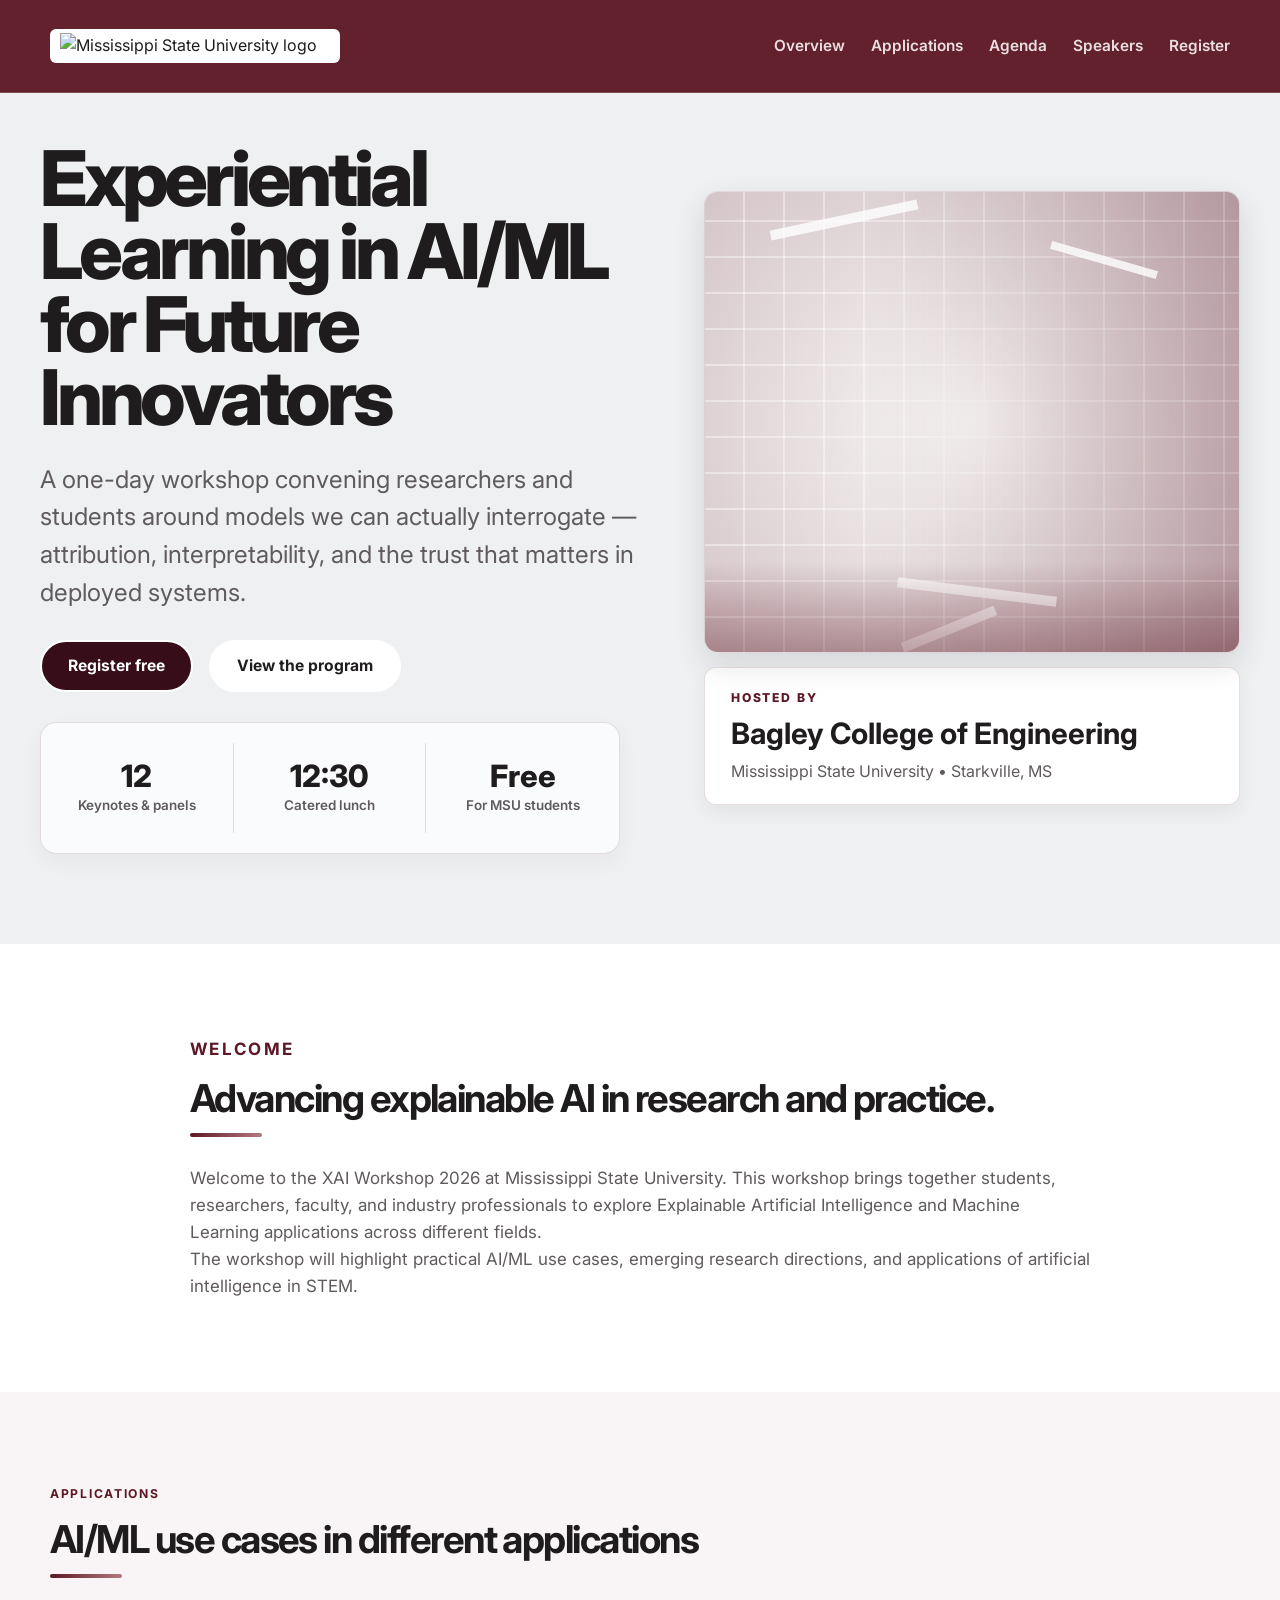
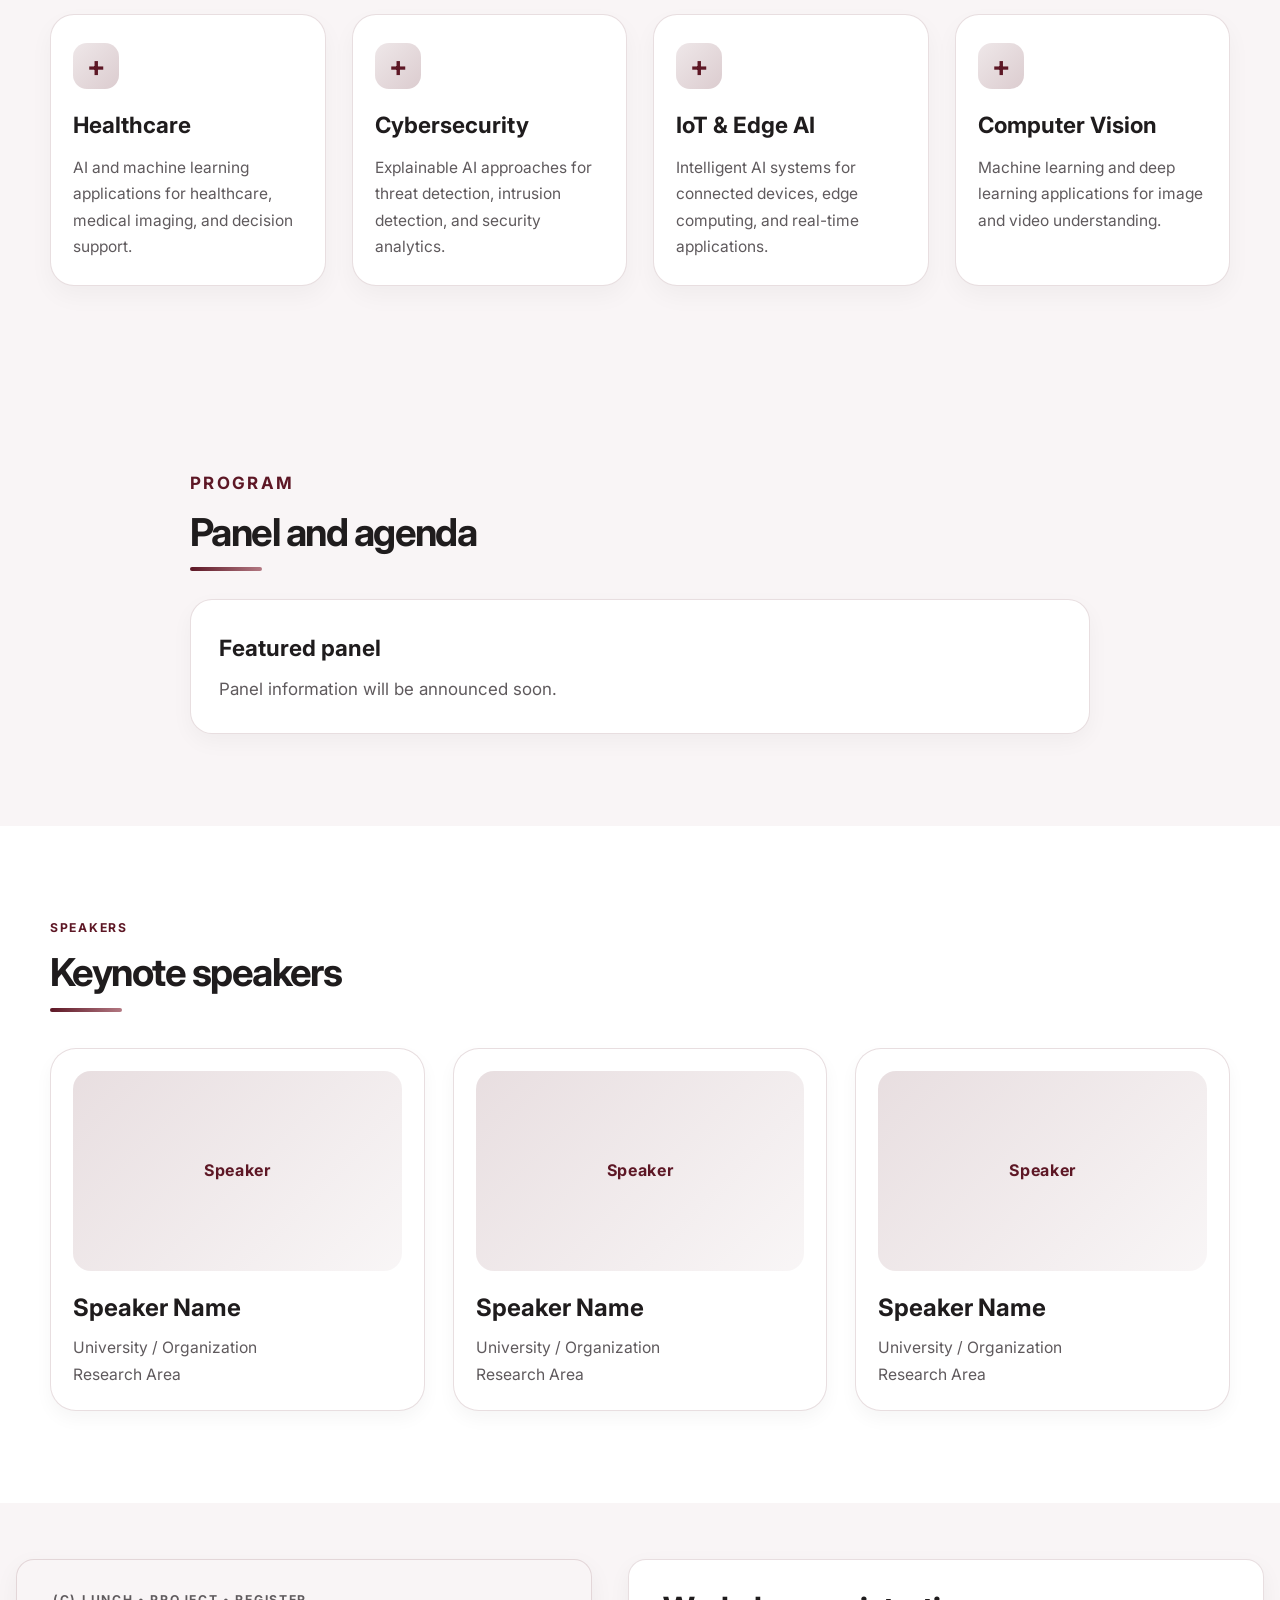
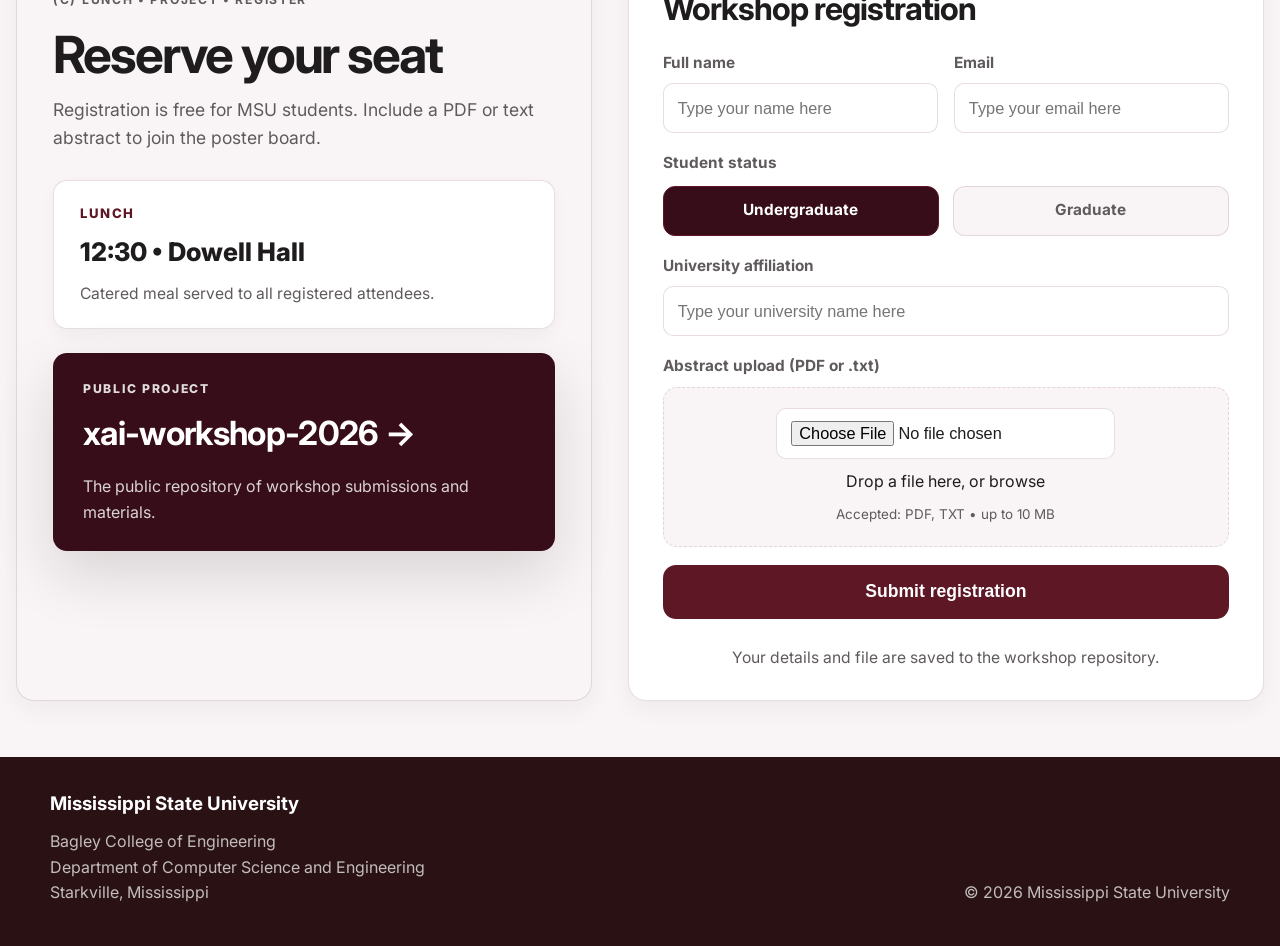
==== frontend/index.html @ 201084f4 "Add frontend and deployment structure" ====
﻿<!DOCTYPE html>
<html lang="en">

<head>
    <meta charset="UTF-8">
    <meta name="viewport" content="width=device-width, initial-scale=1.0">
    <meta name="description"
        content="XAI Workshop 2026 at Mississippi State University focusing on explainable AI, machine learning applications, and STEM innovation.">
    <title>XAI Workshop 2026 | Mississippi State University</title>
    <link rel="preconnect" href="https://fonts.googleapis.com">
    <link rel="preconnect" href="https://fonts.gstatic.com" crossorigin>
    <link href="https://fonts.googleapis.com/css2?family=Inter:wght@400;500;600;700;800&display=swap" rel="stylesheet">
    <link rel="stylesheet" href="style.css">
</head>

<body>
    <header class="topbar">
        <div class="topbar-inner container">
            <div class="brand-lockup">
                <img src="assets/msu-logo.jpg" alt="Mississippi State University logo" class="msu-logo">

            </div>
            <nav class="main-nav" aria-label="Main navigation">
                <a href="#overview">Overview</a>
                <a href="#applications">Applications</a>
                <a href="#agenda">Agenda</a>
                <a href="#speakers">Speakers</a>
                <a href="#registration">Register</a>
            </nav>
        </div>
    </header>

    <main>
        <section class="xai-hero">
            <div class="xai-hero-grid">
                <div class="xai-hero-copy">
                    <h1>Experiential Learning in AI/ML for Future Innovators</h1>

                    <p class="xai-hero-description">
                        A one-day workshop convening researchers and<br>
                        students around models we can actually interrogate —<br>
                        attribution, interpretability, and the trust that matters in<br>
                        deployed systems.
                    </p>

                    <div class="xai-hero-actions">
                        <a href="#registration" class="button xai-register-button">Register free</a>
                        <a href="#agenda" class="button xai-view-program-button">View the program</a>
                    </div>

                    <div class="xai-hero-stats">
                        <div class="xai-stat-box">
                            <span class="xai-stat-number">12</span>
                            <span class="xai-stat-label">Keynotes &amp; panels</span>
                        </div>
                        <div class="xai-stat-box">
                            <span class="xai-stat-number">12:30</span>
                            <span class="xai-stat-label">Catered lunch</span>
                        </div>
                        <div class="xai-stat-box">
                            <span class="xai-stat-number">Free</span>
                            <span class="xai-stat-label">For MSU students</span>
                        </div>
                    </div>
                </div>

                <div class="xai-hero-image-column">
                    <div class="xai-hero-image">
                        <div class="xai-hero-image-photo">
                            <span class="xai-photo-scan xai-photo-scan-one"></span>
                            <span class="xai-photo-scan xai-photo-scan-two"></span>
                            <span class="xai-photo-scan xai-photo-scan-three"></span>
                            <span class="xai-photo-scan xai-photo-scan-four"></span>
                            <span class="xai-room-shadow"></span>
                        </div>
                    </div>

                    <div class="xai-host-box">
                        <div class="xai-host-label">Hosted by</div>
                        <h3>Bagley College of Engineering</h3>
                        <p>Mississippi State University • Starkville, MS</p>
                    </div>
                </div>
            </div>
        </section>

        <section class="section intro" id="overview">
            <div class="container narrow">
                <p class="section-kicker">Welcome</p>
                <h2>Advancing explainable AI in research and practice.</h2>
                <div class="section-line"></div>
                <p>
                    Welcome to the XAI Workshop 2026 at Mississippi State University. This workshop brings together
                    students,
                    researchers, faculty, and industry professionals to explore Explainable Artificial Intelligence and
                    Machine
                    Learning applications across different fields.
                </p>
                <p>
                    The workshop will highlight practical AI/ML use cases, emerging research directions, and
                    applications of artificial
                    intelligence in STEM.
                </p>
            </div>
        </section>

        <section class="section applications" id="applications">
            <div class="container">
                <p class="section-kicker">Applications</p>
                <h2>AI/ML use cases in different applications</h2>
                <div class="section-line"></div>
                <div class="cards-grid">
                    <article class="feature-card">
                        <div class="card-icon">+</div>
                        <h3>Healthcare</h3>
                        <p>AI and machine learning applications for healthcare, medical imaging, and decision support.
                        </p>
                    </article>
                    <article class="feature-card">
                        <div class="card-icon">+</div>
                        <h3>Cybersecurity</h3>
                        <p>Explainable AI approaches for threat detection, intrusion detection, and security analytics.
                        </p>
                    </article>
                    <article class="feature-card">
                        <div class="card-icon">+</div>
                        <h3>IoT &amp; Edge AI</h3>
                        <p>Intelligent AI systems for connected devices, edge computing, and real-time applications.</p>
                    </article>
                    <article class="feature-card">
                        <div class="card-icon">+</div>
                        <h3>Computer Vision</h3>
                        <p>Machine learning and deep learning applications for image and video understanding.</p>
                    </article>
                </div>

                <!-- <div class="stem-section">
                    <p class="section-kicker">STEM impact</p>
                    <h2>AI/ML applications in STEM</h2>
                    <div class="section-line"></div>
                    <p class="lead">
                        Explore how artificial intelligence and machine learning are transforming science, technology,
                        engineering, and mathematics.
                    </p>
                    <div class="stem-grid">
                        <div class="stem-item">
                            <strong>Science</strong>
                            <span>Data-driven scientific discovery</span>
                        </div>
                        <div class="stem-item">
                            <strong>Technology</strong>
                            <span>AI systems and intelligent computing</span>
                        </div>
                        <div class="stem-item">
                            <strong>Engineering</strong>
                            <span>AI-powered engineering solutions</span>
                        </div>
                        <div class="stem-item">
                            <strong>Mathematics</strong>
                            <span>Data science and computational modeling</span>
                        </div>
                    </div>
                </div> -->
            </div>
        </section>

        <section class="section panel-section" id="agenda">
            <div class="container narrow">
                <p class="section-kicker">Program</p>
                <h2>Panel and agenda</h2>
                <div class="section-line"></div>
                <div class="agenda-box">
                    <h3>Featured panel</h3>
                    <p>Panel information will be announced soon.</p>
                </div>
            </div>
        </section>

        <section class="section speakers" id="speakers">
            <div class="container">
                <p class="section-kicker">Speakers</p>
                <h2>Keynote speakers</h2>
                <div class="section-line"></div>
                <div class="speaker-grid">
                    <article class="speaker-card">
                        <div class="speaker-image">Speaker</div>
                        <h3>Speaker Name</h3>
                        <p>University / Organization</p>
                        <p>Research Area</p>
                    </article>
                    <article class="speaker-card">
                        <div class="speaker-image">Speaker</div>
                        <h3>Speaker Name</h3>
                        <p>University / Organization</p>
                        <p>Research Area</p>
                    </article>
                    <article class="speaker-card">
                        <div class="speaker-image">Speaker</div>
                        <h3>Speaker Name</h3>
                        <p>University / Organization</p>
                        <p>Research Area</p>
                    </article>
                </div>
            </div>
        </section>

        <section class="registration-section" id="registration">
            <div class="registration-layout">
                <aside class="registration-intro">
                    <div class="crumbs">(C) Lunch • Project • Register</div>
                    <h1>Reserve your seat</h1>
                    <p class="intro-copy">Registration is free for MSU students. Include a PDF or text abstract to join
                        the poster board.</p>

                    <section class="lunch-card">
                        <div class="lunch-label">LUNCH</div>
                        <div class="lunch-detail">12:30 • Dowell Hall</div>
                        <p>Catered meal served to all registered attendees.</p>
                    </section>

                    <section class="project-card">
                        <div class="project-label">PUBLIC PROJECT</div>
                        <div class="project-title">xai-workshop-2026 →</div>
                        <p>The public repository of workshop submissions and materials.</p>
                    </section>
                </aside>

                <section class="registration-panel">
                    <h2>Workshop registration</h2>

                    <form class="reg-form" id="registration-form" action="/submit_registration" method="post"
                        enctype="multipart/form-data">
                        <div class="form-row">
                            <div class="field-block">
                                <label for="full-name">Full name</label>
                                <input type="text" id="full-name" name="full_name" placeholder="Type your name here">
                            </div>
                            <div class="field-block">
                                <label for="email">Email</label>
                                <input type="email" id="email" name="email" 
                                placeholder="Type your email here" required>
                            </div>
                        </div>

                        <div class="field-block student-status">
                            <label>Student status</label>
                            <div class="status-grid">
                                <label class="status-button selected">
                                    <input type="radio" name="student_status" value="Undergraduate" checked>
                                    <span>Undergraduate</span>
                                </label>
                                <label class="status-button">
                                    <input type="radio" name="student_status" value="Graduate">
                                    <span>Graduate</span>
                                </label>
                            </div>
                        </div>

                        <div class="field-block affiliation-block">
                            <label for="affiliation">University affiliation</label>
                            <input type="text" id="affiliation" name="university_affiliation"
                                placeholder="Type your university name here">
                        </div>

                        <div class="field-block file:///C:/Users/priya/OneDrive/Desktop/PhD-MSSTATE/Fall-2026/XAI/xai-workshop-2026/index.htmlabstract">
                            <label for="abstract-file">Abstract upload (PDF or .txt)</label>
                            <div class="upload-box">
                                <input type="file" id="abstract-file" name="file"
                                    accept=".pdf,.txt,text/plain,application/pdf>
                                <span class="upload-text">Drop a file here, or browse</span>
                                <span class="upload-hint">Accepted: PDF, TXT • up to 10 MB</span>
                            </div>
                        </div>

                        <button class="submit-button" type="submit">Submit registration</button>
                        <p id="registration-success" class="registration-success" role="status" hidden>Registration
                            done!</p>
                        <p class="notice">Your details and file are saved to the workshop repository.</p>
                    </form>
                </section>
            </div>
        </section>

        <script>
    const registrationForm = document.getElementById('registration-form');
    const registrationSuccess = document.getElementById('registration-success');

    registrationForm.addEventListener('submit', async function (event) {
        event.preventDefault();

        const formData = new FormData(registrationForm);

        try {
            const response = await fetch(
                'http://127.0.0.1:8000/submit_registration',
                {
                    method: 'POST',
                    body: formData
                }
            );

            const payload = await response.json();

            if (!response.ok) {
                throw new Error(payload.detail || 'Registration failed');
            }

            registrationSuccess.textContent =
                payload.message || 'Registration submitted successfully!';

            registrationSuccess.hidden = false;
            registrationSuccess.classList.add('visible');

            registrationForm.reset();

        } catch (error) {
            console.error(error);

            registrationSuccess.textContent =
                'Registration failed. Please try again.';

            registrationSuccess.hidden = false;
            registrationSuccess.classList.add('visible');
        }
    });
</script>



        <!-- <section class="section projects" id="projects">
            <div class="container narrow">
                <p class="section-kicker">Projects</p>
                <h2>Explore workshop projects</h2>
                <div class="section-line"></div>
                <p>Explore projects and resources presented during the XAI Workshop 2026.</p>
                <a href="#" class="button outline-button">View Public Projects</a>
            </div>
        </section> -->

        <!-- <section class="section affiliation" id="affiliation">
            <div class="container narrow">
                <p class="section-kicker">Affiliation</p>
                <h2>Hosted by Mississippi State University</h2>
                <div class="section-line"></div>
                <div class="affiliation-box">
                    <h3>Mississippi State University</h3>
                    <p>Bagley College of Engineering</p>
                    <p>Department of Computer Science and Engineering</p>
                    <p>Starkville, Mississippi</p>
                </div>
            </div>
        </section> -->
    </main>

    <footer class="site-footer">
        <div class="container footer-inner">
            <div>
                <h3>Mississippi State University</h3>
                <p>Bagley College of Engineering</p>
                <p>Department of Computer Science and Engineering</p>
                <p>Starkville, Mississippi</p>
            </div>
            <div class="footer-meta">
                <p>© 2026 Mississippi State University</p>
            </div>
        </div>
    </footer>
</body>

</html>
---- frontend/style.css ----
﻿:root {
    --msu-maroon: #5d1725;
    --msu-deep: #360d19;
    --msu-soft: #f5eef0;
    --msu-light: #f9f5f6;
    --text: #1f1c1d;
    --muted: #5f5a5d;
    --line: rgba(93, 23, 37, 0.14);
    --white: #ffffff;
    --shadow: 0 24px 60px rgba(21, 11, 14, 0.14);
}

* {
    margin: 0;
    padding: 0;
    box-sizing: border-box;
}

html {
    scroll-behavior: smooth;
}

body {
    font-family: "Inter", Arial, sans-serif;
    color: var(--text);
    background: var(--white);
    line-height: 1.6;
}

.xai-hero {
    background: #eef0f2;
    color: var(--text);
    min-height: 560px;
    padding: 40px 0 80px;
}

.xai-hero-grid {
    width: min(1500px, calc(100% - 80px));
    margin: 0 auto;
    display: grid;
    grid-template-columns: minmax(620px, 1.08fr) minmax(420px, 0.92fr);
    align-items: center;
    gap: 34px;
}

.xai-hero-copy {
    padding: 10px 0;
}

.xai-hero-copy h1 {
    font-size: clamp(4rem, 6vw, 6rem);
    line-height: 0.95;
    font-weight: 800;
    color: var(--text);
    letter-spacing: -0.055em;
    margin: 0 0 26px;
}

.xai-hero-description {
    color: var(--muted);
    font-size: clamp(1.2rem, 1.9vw, 1.7rem);
    line-height: 1.55;
    max-width: 760px;
}

.xai-hero-actions {
    display: flex;
    align-items: center;
    gap: 16px;
    flex-wrap: wrap;
    margin: 28px 0 30px;
}

.xai-register-button {
    background: var(--msu-deep);
    color: var(--white);
    border: 1px solid var(--msu-deep);
}

.xai-view-program-button {
    background: var(--white);
    color: var(--text);
    border: 1px solid var(--line);
}

.xai-hero-stats {
    background: rgba(255, 255, 255, 0.72);
    border-radius: 16px;
    border: 1px solid var(--line);
    box-shadow: 0 8px 22px rgba(31, 28, 29, 0.04);
    display: grid;
    grid-template-columns: repeat(3, minmax(100px, 1fr));
    gap: 0;
    padding: 20px 0;
    width: min(580px, 100%);
}

.xai-stat-box {
    padding: 0 26px;
    border-right: 1px solid var(--line);
    min-height: 90px;
    display: flex;
    flex-direction: column;
    align-items: center;
    justify-content: center;
}

.xai-stat-box:last-child {
    border-right: none;
}

.xai-stat-number {
    color: var(--text);
    font-size: clamp(1.8rem, 2.4vw, 2.6rem);
    font-weight: 800;
    line-height: 1.2;
}

.xai-stat-label {
    color: var(--muted);
    font-size: 0.84rem;
    text-align: center;
    font-weight: 600;
}

.xai-hero-image-column {
    display: flex;
    flex-direction: column;
    align-items: center;
    gap: 14px;
}

.xai-hero-image {
    min-height: 460px;
    border-radius: 14px;
    background:
        linear-gradient(90deg, rgba(255, 255, 255, 0.7), transparent),
        url("assets/bagle-logo1.jpg") center center / cover no-repeat;
    border: 1px solid var(--line);
    box-shadow: 0 12px 30px rgba(31, 28, 29, 0.12);
    width: min(560px, 100%);
    position: relative;
    overflow: hidden;
}

.xai-hero-image-photo {
    position: relative;
    min-height: 460px;
    background:
        linear-gradient(90deg, transparent 30%, rgba(93, 23, 37, 0.22)),
        repeating-linear-gradient(90deg, transparent 0 38px, rgba(255, 255, 255, 0.4) 38px 40px),
        repeating-linear-gradient(0deg, transparent 0 34px, rgba(255, 255, 255, 0.4) 34px 36px),
        radial-gradient(circle at center, rgba(252, 250, 248, 0.7), rgba(93, 23, 37, 0.24));
}

.xai-photo-scan {
    position: absolute;
    display: block;
    background: rgba(255, 255, 255, 0.8);
}

.xai-photo-scan-one {
    left: 12%;
    top: 5%;
    width: 150px;
    height: 10px;
    transform: rotate(-12deg);
}

.xai-photo-scan-two {
    right: 15%;
    top: 14%;
    width: 110px;
    height: 8px;
    transform: rotate(16deg);
}

.xai-photo-scan-three {
    left: 36%;
    bottom: 12%;
    width: 160px;
    height: 10px;
    transform: rotate(7deg);
}

.xai-photo-scan-four {
    right: 45%;
    bottom: 4%;
    width: 100px;
    height: 10px;
    transform: rotate(-22deg);
}

.xai-room-shadow {
    position: absolute;
    left: 0;
    right: 0;
    bottom: 0;
    height: 90px;
    background: linear-gradient(180deg, transparent, rgba(93, 23, 37, 0.38));
}

.xai-host-box {
    background: var(--white);
    border-radius: 12px;
    padding: 20px 26px;
    width: min(560px, 100%);
    border: 1px solid var(--line);
    box-shadow: 0 8px 18px rgba(31, 28, 29, 0.05);
}

.xai-host-label {
    font-size: 0.76rem;
    font-weight: 800;
    letter-spacing: 0.16em;
    color: var(--msu-maroon);
    text-transform: uppercase;
}

.xai-host-box h3 {
    color: var(--text);
    font-size: clamp(1.8rem, 2.3vw, 2.4rem);
    line-height: 1.2;
    margin: 8px 0 8px;
}

.xai-host-box p {
    color: var(--muted);
    font-size: 1rem;
}

img {
    max-width: 100%;
    display: block;
}

a {
    text-decoration: none;
    color: inherit;
}

p {
    color: var(--muted);
}

.container {
    width: min(1180px, calc(100% - 32px));
    margin: 0 auto;
}

.narrow {
    width: min(900px, calc(100% - 32px));
}

.topbar {
    position: sticky;
    top: 0;
    z-index: 20;
    background: rgba(93, 23, 37, 0.96);
    backdrop-filter: blur(10px);
    border-bottom: 1px solid rgba(255, 255, 255, 0.2);
}

.topbar-inner {
    display: flex;
    align-items: center;
    justify-content: space-between;
    min-height: 92px;
    gap: 24px;
}

.brand-lockup {
    display: flex;
    align-items: center;
    gap: 24px;
    flex-wrap: wrap;
}

.msu-logo {
    width: min(290px, 52vw);
    max-height: 72px;
    object-fit: contain;
    background: var(--white);
    border-radius: 6px;
    padding: 4px 10px;
}

.bagley-logo {
    width: min(220px, 30vw);
    max-height: 62px;
    object-fit: contain;
    background: var(--white);
    border-radius: 6px;
    padding: 4px 10px;
}

.main-nav {
    display: flex;
    align-items: center;
    gap: 26px;
    color: rgba(255, 255, 255, 0.86);
    font-size: 0.96rem;
    font-weight: 600;
}

.main-nav a {
    transition: color 0.2s ease;
}

.main-nav a:hover,
.main-nav a:focus-visible {
    color: var(--white);
}

.hero {
    background:
        radial-gradient(circle at top left, rgba(255, 255, 255, 0.12), transparent 30%),
        linear-gradient(120deg, #3b0d18 0%, #5d1725 48%, #711f34 100%);
    color: var(--white);
    padding: 72px 0 88px;
    position: relative;
    overflow: hidden;
}

.hero::before,
.hero::after {
    content: "";
    position: absolute;
    border-radius: 50%;
    background: rgba(255, 255, 255, 0.06);
    filter: blur(10px);
}

.hero::before {
    width: 440px;
    height: 440px;
    right: -50px;
    top: 40px;
}

.hero::after {
    width: 320px;
    height: 320px;
    left: -60px;
    bottom: -30px;
}

.hero-grid {
    position: relative;
    z-index: 1;
    display: grid;
    grid-template-columns: 1.15fr 0.85fr;
    align-items: center;
    gap: 56px;
}

.eyebrow,
.section-kicker {
    text-transform: uppercase;
    letter-spacing: 0.14em;
    font-size: 0.76rem;
    font-weight: 700;
    color: rgba(255, 255, 255, 0.75);
    margin-bottom: 18px;
}

.hero-copy h1 {
    font-size: clamp(2.8rem, 5vw, 5rem);
    line-height: 0.98;
    letter-spacing: -0.05em;
    margin-bottom: 18px;
    color: var(--white);
}

.hero-copy h2 {
    font-size: clamp(1.4rem, 2vw, 2.1rem);
    font-weight: 500;
    color: rgba(255, 255, 255, 0.88);
    margin-bottom: 18px;
}

.hero-description {
    color: rgba(255, 255, 255, 0.84);
    font-size: 1.18rem;
    line-height: 1.7;
    margin-bottom: 34px;
    max-width: 620px;
}

.hero-actions {
    display: flex;
    align-items: center;
    gap: 18px;
    flex-wrap: wrap;
}

.button {
    display: inline-flex;
    align-items: center;
    justify-content: center;
    min-height: 52px;
    padding: 0 26px;
    border-radius: 999px;
    border: 2px solid var(--white);
    font-weight: 700;
    font-size: 0.98rem;
    transition: transform 0.2s ease, box-shadow 0.2s ease, background 0.2s ease;
}

.button:hover,
.button:focus-visible {
    transform: translateY(-1px);
    box-shadow: 0 14px 30px rgba(0, 0, 0, 0.15);
}

.primary-button {
    background: var(--white);
    color: var(--msu-maroon);
}

.primary-button:hover,
.primary-button:focus-visible {
    background: rgba(255, 255, 255, 0.92);
}

.secondary-button {
    background: transparent;
    color: var(--white);
}

.secondary-button:hover,
.secondary-button:focus-visible {
    background: rgba(255, 255, 255, 0.08);
}

.light-alt {
    border-color: rgba(255, 255, 255, 0.7);
}

.hero-visual {
    position: relative;
    display: flex;
    justify-content: center;
    align-items: center;
    min-height: 420px;
}

.glass-card {
    width: min(420px, 100%);
    padding: 30px 28px 24px;
    border-radius: 28px;
    background: rgba(255, 255, 255, 0.08);
    border: 1px solid rgba(255, 255, 255, 0.18);
    box-shadow: var(--shadow);
    backdrop-filter: blur(10px);
}

.status-tag {
    display: inline-block;
    padding: 8px 12px;
    border-radius: 999px;
    background: rgba(255, 255, 255, 0.12);
    border: 1px solid rgba(255, 255, 255, 0.2);
    font-size: 0.72rem;
    letter-spacing: 0.08em;
    text-transform: uppercase;
    color: rgba(255, 255, 255, 0.9);
    margin-bottom: 18px;
}

.visual-card h3 {
    font-size: clamp(1.7rem, 2vw, 2.2rem);
    line-height: 1.2;
    margin-bottom: 28px;
    color: var(--white);
}

.mini-metrics {
    display: grid;
    grid-template-columns: repeat(3, minmax(0, 1fr));
    gap: 18px;
}

.mini-metrics div {
    background: rgba(255, 255, 255, 0.05);
    border: 1px solid rgba(255, 255, 255, 0.12);
    border-radius: 18px;
    padding: 18px 12px;
    text-align: center;
}

.mini-metrics strong {
    display: block;
    font-size: 1.8rem;
    margin-bottom: 4px;
    color: var(--white);
}

.mini-metrics span {
    color: rgba(255, 255, 255, 0.72);
    font-size: 0.82rem;
}

.floating-badge {
    position: absolute;
    right: 0;
    bottom: 26px;
    padding: 12px 18px;
    background: var(--white);
    color: var(--msu-maroon);
    border-radius: 999px;
    box-shadow: 0 18px 28px rgba(20, 10, 12, 0.16);
    font-size: 0.84rem;
    font-weight: 700;
}

.section {
    padding: 92px 0;
}

.intro,
.stem-section,
.speakers,
.affiliation {
    background: var(--white);
}

.applications,
.panel-section,
.lunch-section {
    background: var(--msu-light);
}

.section-kicker {
    color: var(--msu-maroon);
    margin-bottom: 14px;
}

.section h2 {
    color: var(--text);
    font-size: clamp(2.1rem, 3vw, 3rem);
    line-height: 1.1;
    letter-spacing: -0.04em;
    margin-bottom: 14px;
}

.section-line {
    width: 72px;
    height: 4px;
    background: linear-gradient(90deg, var(--msu-maroon), #b37882);
    border-radius: 999px;
    margin-bottom: 28px;
}

.intro p,
.projects p,
.affiliation p,
.lunch-section p,
.panel-section p {
    font-size: 1.06rem;
}

.cards-grid {
    display: grid;
    grid-template-columns: repeat(4, minmax(0, 1fr));
    gap: 26px;
    margin-top: 36px;
}

.feature-card {
    background: var(--white);
    border: 1px solid var(--line);
    border-radius: 24px;
    padding: 28px 22px 24px;
    box-shadow: 0 10px 25px rgba(31, 28, 29, 0.04);
    transition: transform 0.2s ease, box-shadow 0.2s ease;
}

.feature-card:hover {
    transform: translateY(-4px);
    box-shadow: 0 16px 35px rgba(31, 28, 29, 0.08);
}

.card-icon {
    width: 46px;
    height: 46px;
    border-radius: 14px;
    display: grid;
    place-items: center;
    background: linear-gradient(135deg, rgba(93, 23, 37, 0.1), rgba(93, 23, 37, 0.22));
    color: var(--msu-maroon);
    font-size: 1.75rem;
    font-weight: 700;
    margin-bottom: 18px;
}

.feature-card h3 {
    font-size: 1.4rem;
    color: var(--text);
    margin-bottom: 12px;
}

.feature-card p {
    font-size: 0.97rem;
    line-height: 1.7;
}

.lead {
    font-size: 1.08rem;
    max-width: 760px;
}

.stem-grid {
    display: grid;
    grid-template-columns: repeat(2, minmax(0, 1fr));
    gap: 22px;
    margin-top: 32px;
}

.stem-item {
    display: flex;
    flex-direction: column;
    gap: 8px;
    min-height: 150px;
    padding: 26px 24px;
    background: linear-gradient(180deg, rgba(93, 23, 37, 0.04), rgba(93, 23, 37, 0.01));
    border: 1px solid var(--line);
    border-radius: 22px;
}

.stem-item strong {
    font-size: 1.3rem;
    color: var(--msu-maroon);
}

.stem-item span {
    font-size: 1rem;
    color: var(--muted);
}

.agenda-box,
.event-box,
.affiliation-box {
    background: var(--white);
    border: 1px solid var(--line);
    border-radius: 22px;
    padding: 30px 28px;
    box-shadow: 0 8px 22px rgba(31, 28, 29, 0.04);
}

.agenda-box h3,
.event-box h3,
.affiliation-box h3 {
    font-size: 1.4rem;
    margin-bottom: 10px;
    color: var(--text);
}

.speaker-grid {
    display: grid;
    grid-template-columns: repeat(3, minmax(0, 1fr));
    gap: 28px;
    margin-top: 36px;
}

.speaker-card {
    background: var(--white);
    border: 1px solid var(--line);
    border-radius: 26px;
    padding: 22px;
    box-shadow: 0 8px 18px rgba(31, 28, 29, 0.04);
}

.speaker-image {
    display: grid;
    place-items: center;
    width: 100%;
    min-height: 200px;
    border-radius: 18px;
    background: linear-gradient(135deg, rgba(93, 23, 37, 0.14), rgba(93, 23, 37, 0.04));
    color: var(--msu-maroon);
    font-weight: 700;
    letter-spacing: 0.04em;
    margin-bottom: 18px;
}

.speaker-card h3 {
    font-size: 1.5rem;
    margin-bottom: 8px;
    color: var(--text);
}

.speaker-card p {
    margin: 0;
    font-size: 0.98rem;
    line-height: 1.7;
}

.projects a {
    margin-top: 14px;
}

.outline-button {
    border-color: var(--msu-maroon);
    color: var(--msu-maroon);
    background: transparent;
}

.outline-button:hover,
.outline-button:focus-visible {
    background: var(--msu-maroon);
    color: var(--white);
}

.registration-section {
    background: var(--msu-light);
    padding: 56px 0;
    color: var(--text);
}

.registration-layout {
    width: min(1440px, calc(100% - 32px));
    margin: 0 auto;
    display: grid;
    grid-template-columns: minmax(440px, 0.95fr) minmax(520px, 1.05fr);
    gap: 36px;
    align-items: stretch;
}

.registration-intro {
    background: var(--msu-light);
    border: 1px solid var(--line);
    border-radius: 18px;
    padding: 30px 36px;
    box-shadow: 0 8px 24px rgba(31, 28, 29, 0.05);
}

.crumbs {
    font-size: 0.76rem;
    font-weight: 700;
    letter-spacing: 0.14em;
    color: var(--muted);
    text-transform: uppercase;
    margin-bottom: 16px;
}

.registration-intro h1 {
    font-size: clamp(2.6rem, 4vw, 3.4rem);
    line-height: 1.1;
    color: var(--text);
    margin-bottom: 14px;
    letter-spacing: -0.04em;
}

.intro-copy {
    color: var(--muted);
    font-size: 1.1rem;
    line-height: 1.6;
    max-width: 540px;
    margin-bottom: 20px;
}

.lunch-card {
    background: var(--white);
    border: 1px solid var(--line);
    border-radius: 14px;
    padding: 22px 26px;
    margin-top: 28px;
    box-shadow: 0 6px 16px rgba(31, 28, 29, 0.04);
}

.lunch-label {
    color: var(--msu-maroon);
    font-size: 0.82rem;
    font-weight: 800;
    text-transform: uppercase;
    letter-spacing: 0.12em;
    margin-bottom: 8px;
}

.lunch-detail {
    color: var(--text);
    font-size: clamp(1.5rem, 2vw, 2rem);
    font-weight: 800;
    margin-bottom: 8px;
}

.lunch-card p {
    color: var(--muted);
    font-size: 0.98rem;
}

.project-card {
    background: var(--msu-deep);
    color: var(--white);
    border-radius: 14px;
    padding: 26px 30px;
    margin-top: 24px;
    min-height: 150px;
    display: flex;
    flex-direction: column;
    justify-content: center;
    box-shadow: var(--shadow);
}

.project-label {
    color: rgba(255, 255, 255, 0.86);
    font-size: 0.76rem;
    font-weight: 800;
    text-transform: uppercase;
    letter-spacing: 0.14em;
}

.project-title {
    color: var(--white);
    font-size: clamp(2rem, 2.6vw, 2.6rem);
    font-weight: 700;
    margin: 8px 0 14px;
    letter-spacing: -0.02em;
}

.project-card p {
    color: rgba(255, 255, 255, 0.82);
    font-size: 1rem;
}

.registration-panel {
    background: var(--white);
    border: 1px solid var(--line);
    border-radius: 18px;
    padding: 30px 34px;
    box-shadow: 0 8px 22px rgba(31, 28, 29, 0.05);
}

.registration-panel h2 {
    font-size: clamp(2rem, 2.4vw, 2.5rem);
    line-height: 1.2;
    color: var(--text);
    margin-bottom: 22px;
    letter-spacing: -0.03em;
}

.reg-form {
    display: flex;
    flex-direction: column;
    gap: 18px;
}

.form-row {
    display: grid;
    grid-template-columns: repeat(2, minmax(0, 1fr));
    gap: 16px;
}

.field-block {
    display: flex;
    flex-direction: column;
    gap: 8px;
}

.field-block label {
    color: var(--muted);
    font-size: 0.96rem;
    font-weight: 700;
}

.field-block input {
    min-height: 50px;
    background: var(--white);
    color: var(--text);
    border: 1px solid var(--line);
    border-radius: 10px;
    padding: 12px 14px;
    font-size: 1.02rem;
    box-shadow: inset 0 0 0 1px rgba(255, 255, 255, 0.6);
}

.field-block input:focus {
    outline: none;
    border-color: var(--msu-maroon);
    box-shadow: 0 0 0 3px rgba(93, 23, 37, 0.12);
}

.student-status {
    gap: 10px;
}

.status-grid {
    display: grid;
    grid-template-columns: repeat(2, minmax(0, 1fr));
    gap: 14px;
}

.status-grid input[type="radio"] {
    position: absolute;
    opacity: 0;
}

.status-button {
    min-height: 50px;
    border-radius: 12px;
    border: 1px solid var(--line);
    background: var(--msu-light);
    color: var(--text);
    font-size: 1.06rem;
    font-weight: 700;
    cursor: pointer;
    transition: 0.2s ease;
    display: flex;
    align-items: center;
    justify-content: center;
}

.status-button.selected {
    background: var(--msu-maroon);
    border-color: var(--msu-maroon);
    color: var(--white);
}

.status-button:hover,
.status-button:focus,
.status-button:has(input:checked) {
    background: var(--msu-deep);
    color: var(--white);
}

.affiliation-block input {
    min-width: 100%;
}

.upload-box {
    min-height: 120px;
    border-radius: 14px;
    border: 1.5px dashed var(--line);
    background: var(--msu-light);
    display: flex;
    flex-direction: column;
    align-items: center;
    justify-content: center;
    text-align: center;
    gap: 10px;
    padding: 20px;
}

.upload-text {
    color: var(--text);
    font-size: 1.08rem;
    font-weight: 700;
}

.upload-hint {
    color: var(--muted);
    font-size: 0.84rem;
}

.submit-button {
    min-height: 54px;
    border-radius: 13px;
    background: var(--msu-maroon);
    color: var(--white);
    font-size: 1.1rem;
    font-weight: 800;
    border: none;
    cursor: pointer;
    transition: transform 0.2s ease, box-shadow 0.2s ease;
}

.submit-button:hover,
.submit-button:focus {
    background: var(--msu-deep);
    box-shadow: 0 14px 28px rgba(31, 28, 29, 0.2);
}

.notice {
    color: var(--muted);
    font-size: 0.98rem;
    text-align: center;
    margin-top: 8px;
}

.registration-success {
    display: none;
    min-height: 48px;
    align-items: center;
    justify-content: center;
    border-radius: 12px;
    background: var(--msu-light);
    border: 1px solid var(--msu-maroon);
    color: var(--msu-maroon);
    font-size: 1rem;
    font-weight: 800;
    padding: 12px 16px;
    margin: 12px 0 0;
}

.registration-success.visible {
    display: flex;
}

.site-footer {
    background: #291114;
    color: rgba(255, 255, 255, 0.8);
    padding: 32px 0 40px;
}

.footer-inner {
    display: flex;
    align-items: end;
    justify-content: space-between;
    gap: 16px;
    flex-wrap: wrap;
}

.site-footer h3 {
    color: var(--white);
    margin-bottom: 10px;
}

.site-footer p {
    margin: 0;
    color: rgba(255, 255, 255, 0.72);
}

@media (max-width: 980px) {

    .hero-grid,
    .cards-grid,
    .speaker-grid {
        grid-template-columns: 1fr 1fr;
    }

    .hero-grid {
        grid-template-columns: 1fr;
    }

    .hero-copy {
        text-align: center;
    }

    .hero-description {
        margin-left: auto;
        margin-right: auto;
    }

    .hero-actions {
        justify-content: center;
    }

    .floating-badge {
        position: static;
        display: inline-flex;
        margin-top: 18px;
    }

    .hero-visual {
        min-height: auto;
        flex-direction: column;
    }
}

@media (max-width: 760px) {
    .topbar-inner {
        flex-direction: column;
        justify-content: center;
        padding: 20px 0;
    }

    .main-nav {
        flex-wrap: wrap;
        justify-content: center;
    }

    .cards-grid,
    .speaker-grid,
    .stem-grid {
        grid-template-columns: 1fr;
    }

    .section {
        padding: 72px 0;
    }

    .hero {
        padding-top: 56px;
    }

    .hero-copy h1 {
        font-size: 2.8rem;
    }

    .button {
        width: 100%;
    }

    .registration-buttons {
        flex-direction: column;
        align-items: stretch;
    }

    .footer-inner {
        flex-direction: column;
        align-items: flex-start;
    }
}

@media (prefers-reduced-motion: reduce) {
    html {
        scroll-behavior: auto;
    }

    *,
    *::before,
    *::after {
        animation-duration: 0.01ms !important;
        animation-iteration-count: 1 !important;
        transition-duration: 0.01ms !important;
        scroll-behavior: auto !important;
    }
}
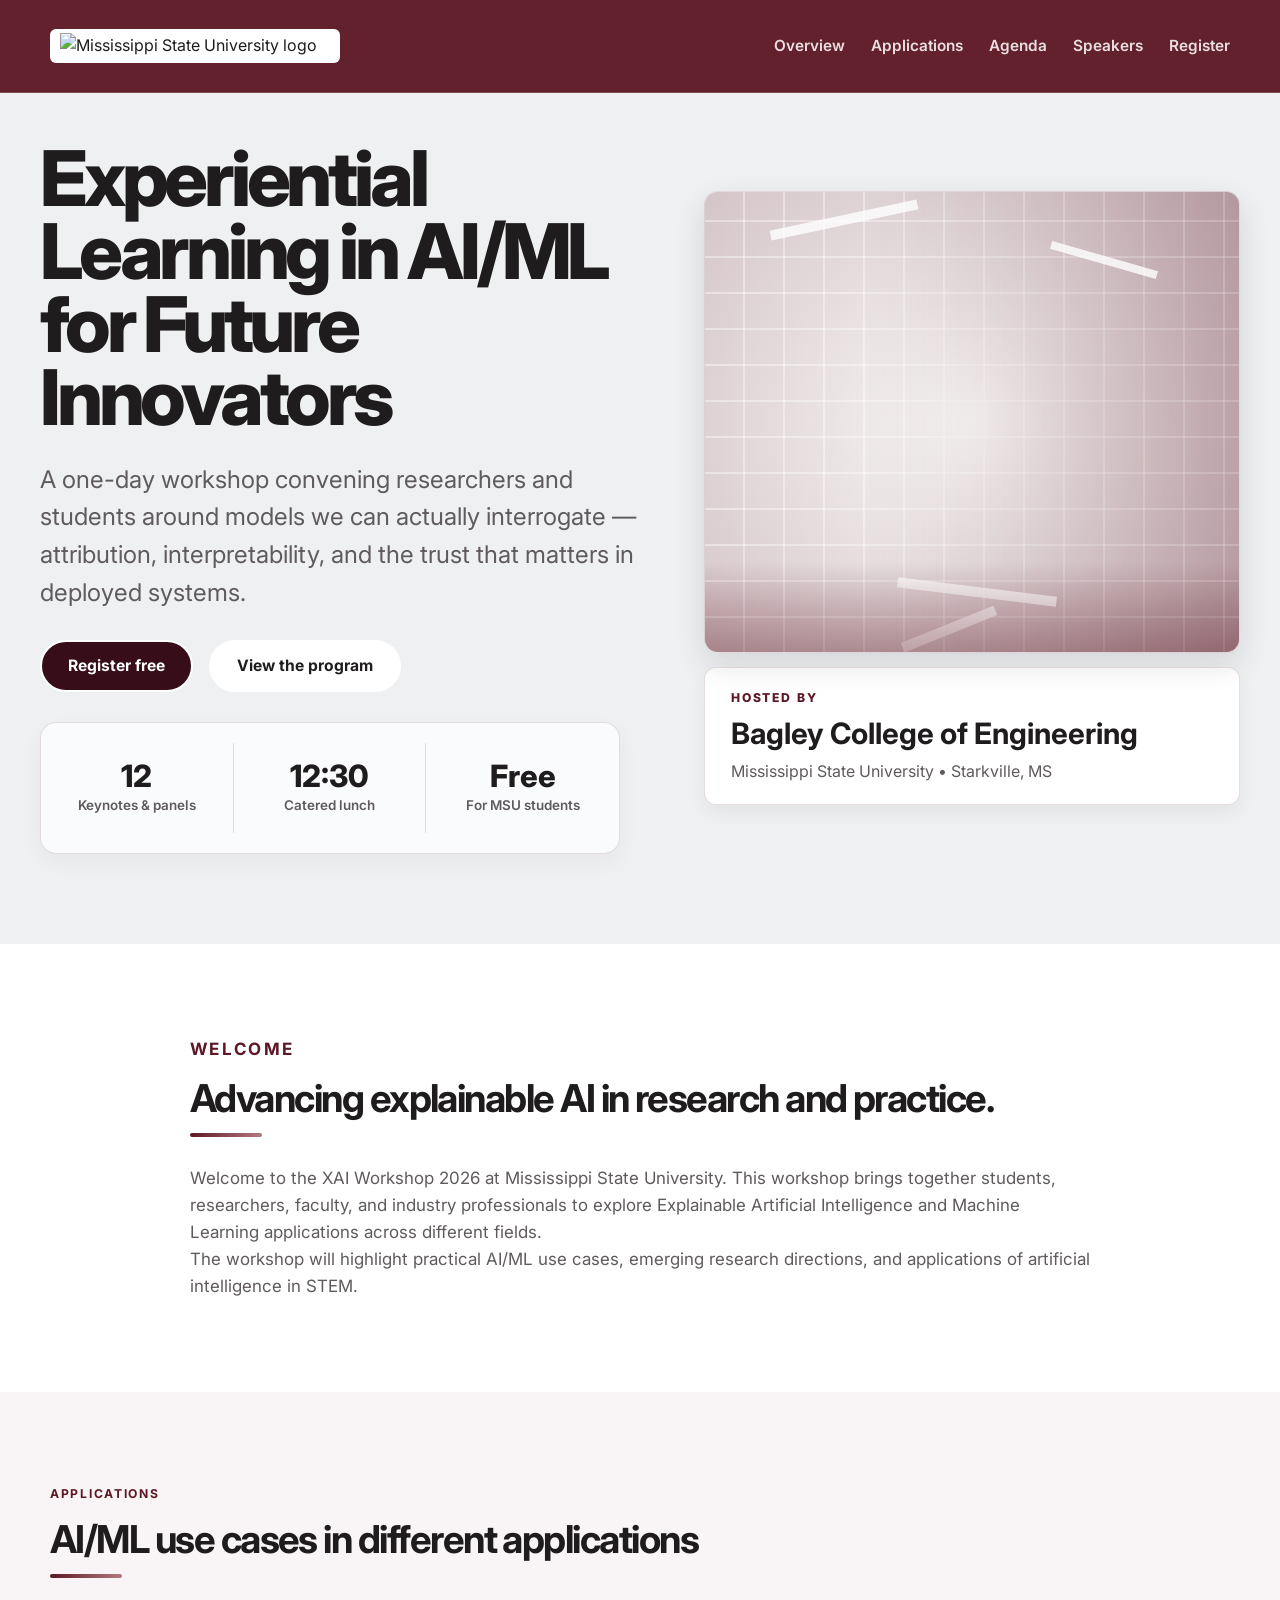
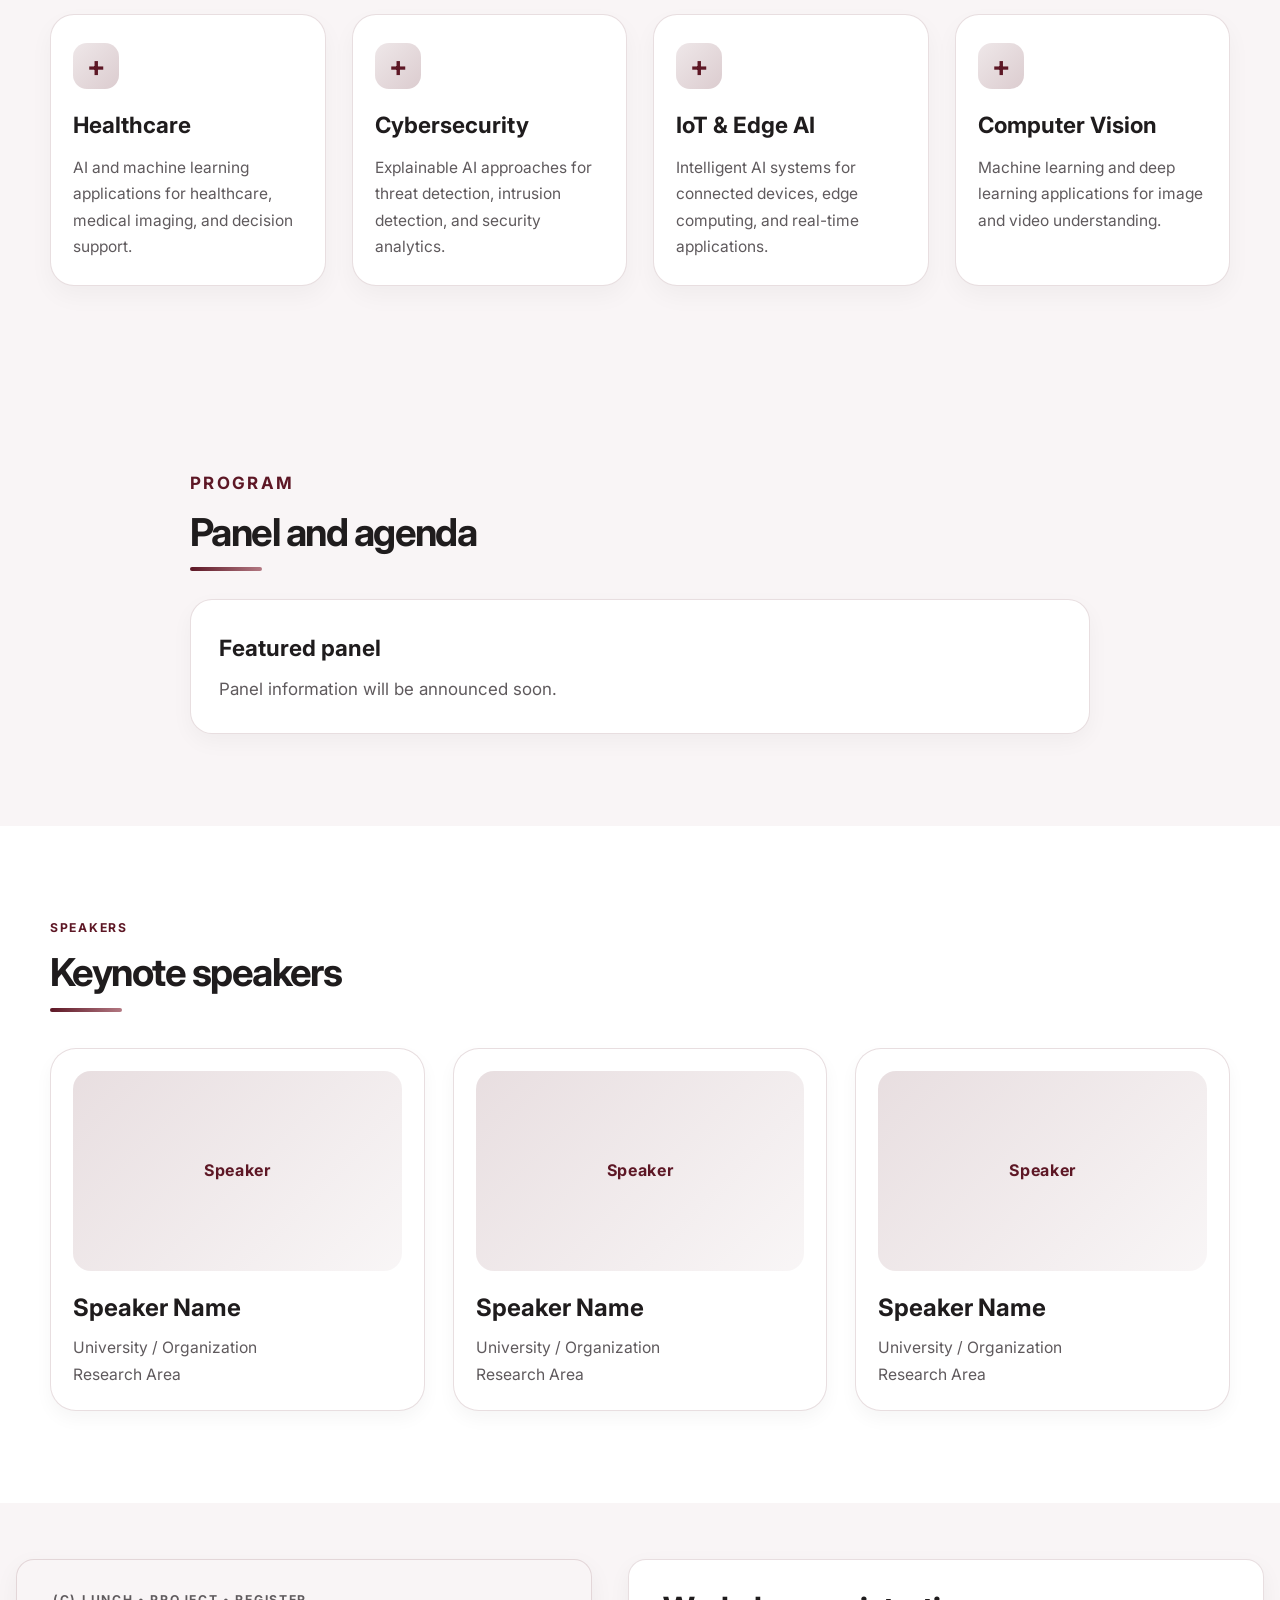
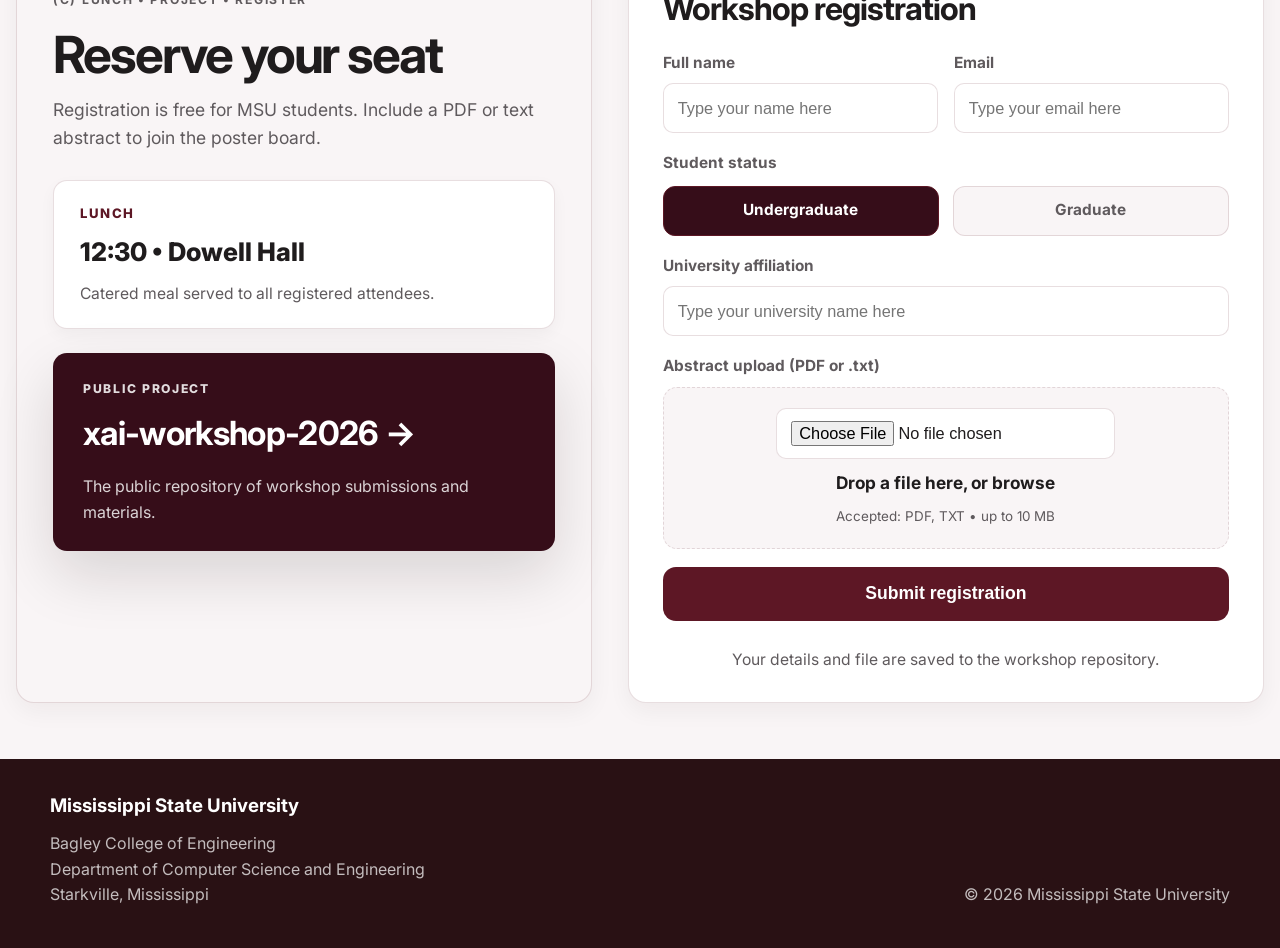
==== commit 9e934b95: "Connect frontend to Render backend" ====
--- a/frontend/index.html
+++ b/frontend/index.html
@@ -262,11 +262,11 @@
                                 placeholder="Type your university name here">
                         </div>
 
-                        <div class="field-block file:///C:/Users/priya/OneDrive/Desktop/PhD-MSSTATE/Fall-2026/XAI/xai-workshop-2026/index.htmlabstract">
+                        <div class="field-block">
                             <label for="abstract-file">Abstract upload (PDF or .txt)</label>
                             <div class="upload-box">
                                 <input type="file" id="abstract-file" name="file"
-                                    accept=".pdf,.txt,text/plain,application/pdf>
+                                    accept=".pdf,.txt,text/plain,application/pdf">
                                 <span class="upload-text">Drop a file here, or browse</span>
                                 <span class="upload-hint">Accepted: PDF, TXT • up to 10 MB</span>
                             </div>
@@ -292,7 +292,7 @@
 
         try {
             const response = await fetch(
-                'http://127.0.0.1:8000/submit_registration',
+                'https://xai-workshop-2026.onrender.com/submit_registration',
                 {
                     method: 'POST',
                     body: formData
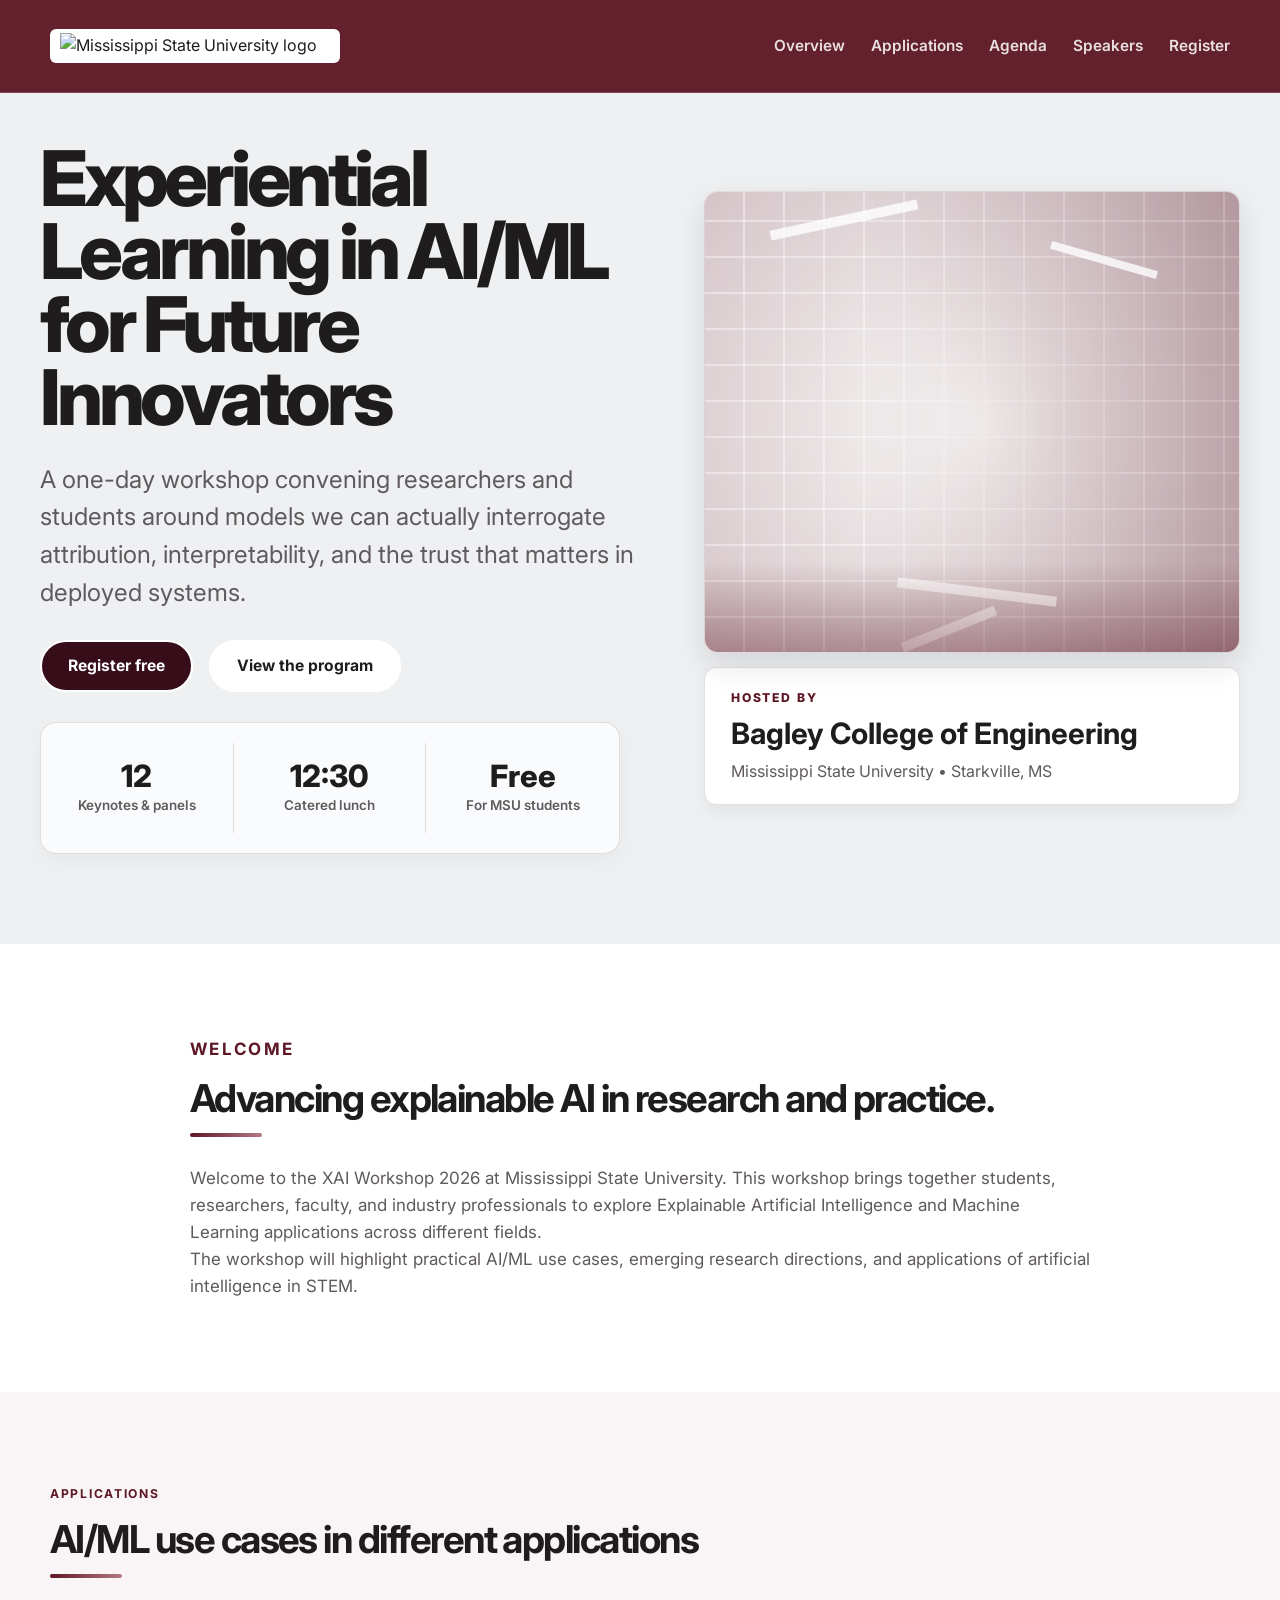
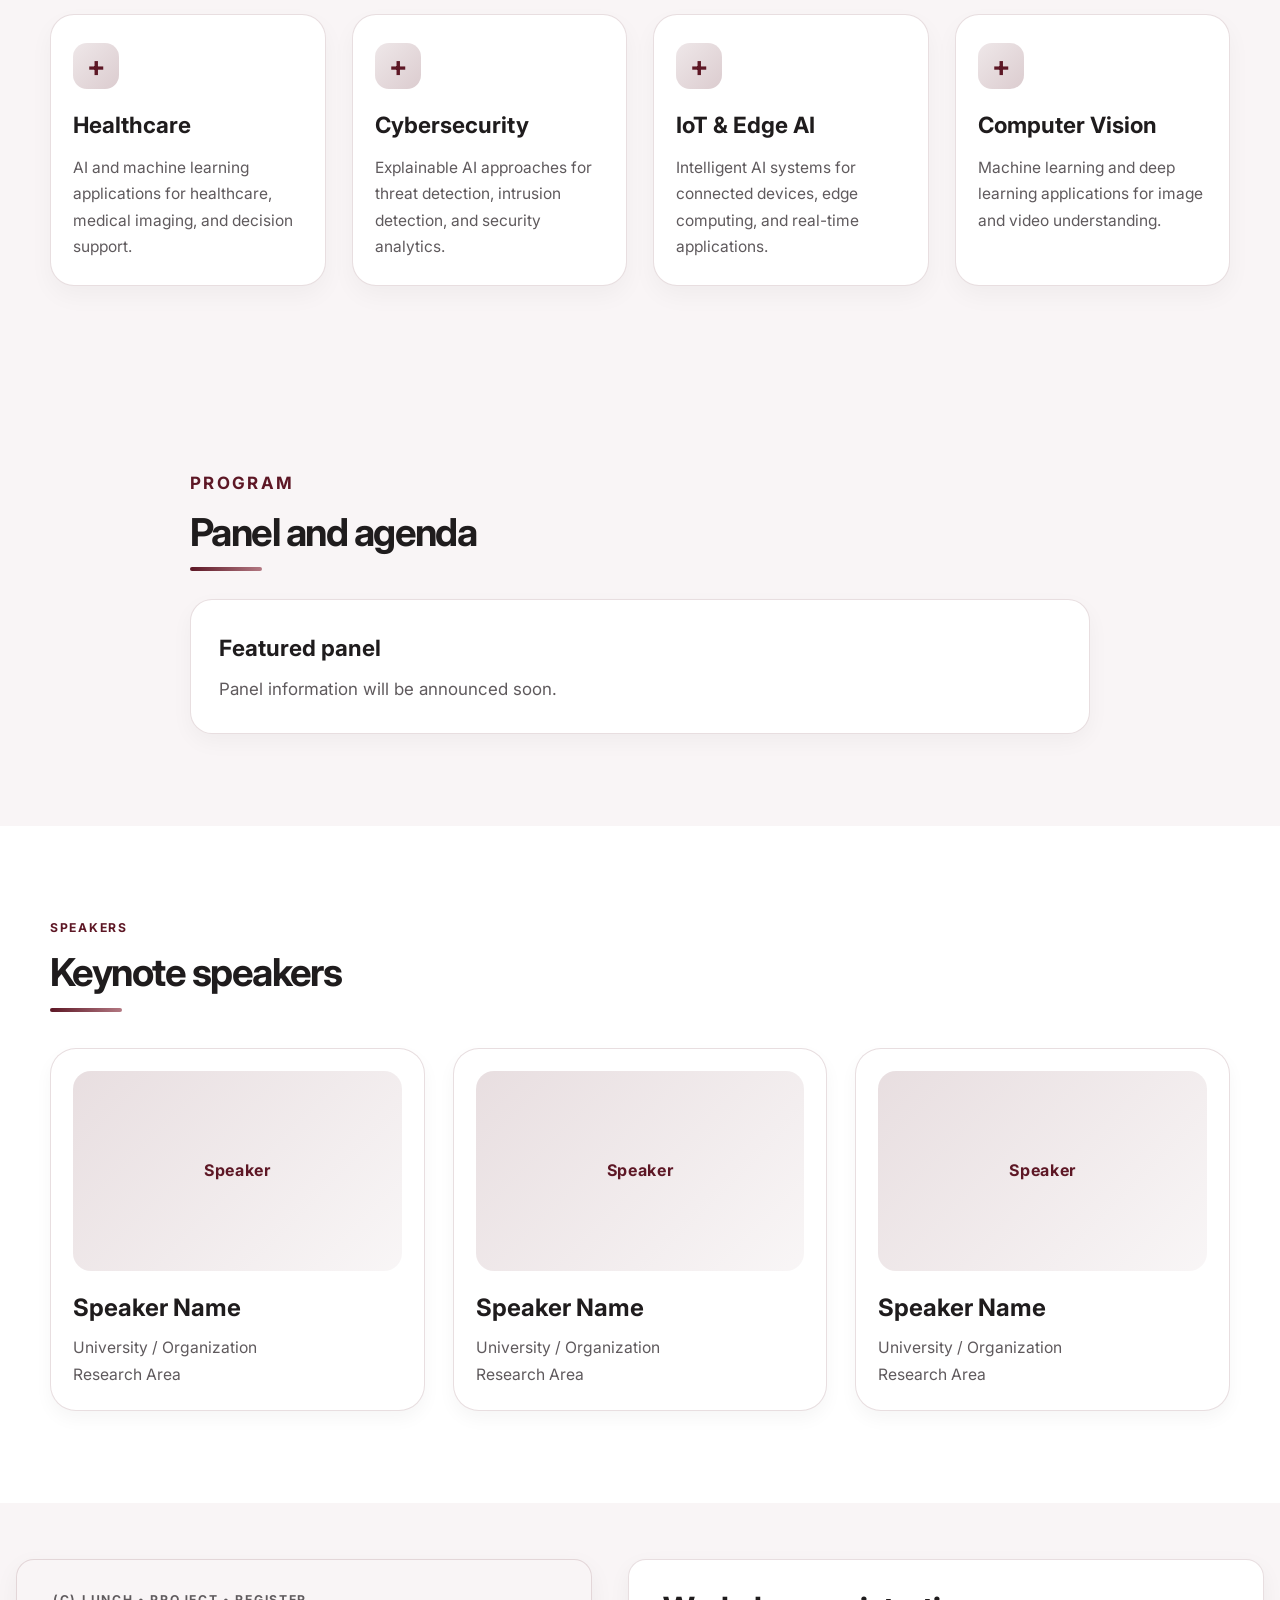
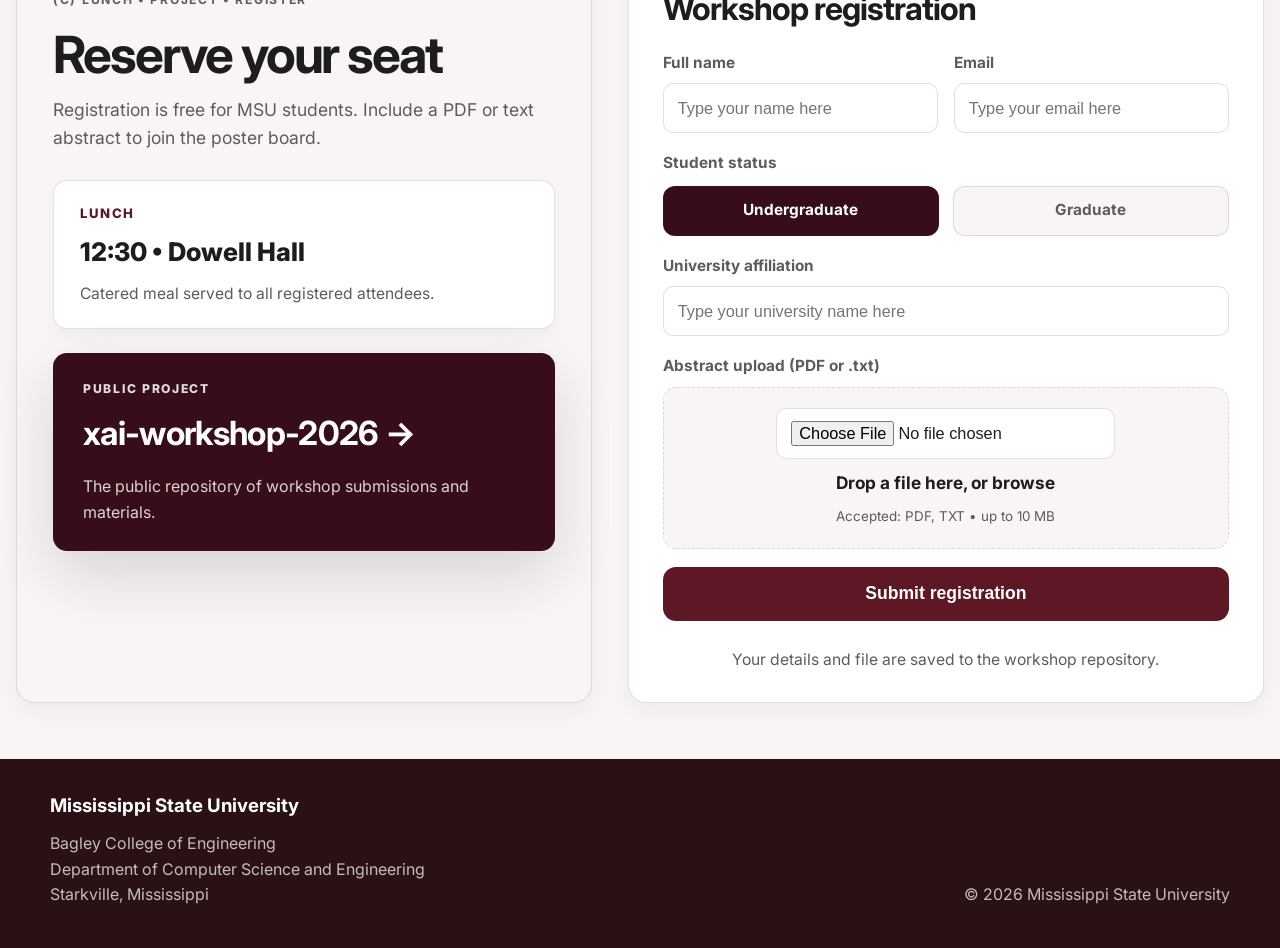
==== commit 175c94ac: "image and student status button" ====
--- a/frontend/index.html
+++ b/frontend/index.html
@@ -17,7 +17,7 @@
     <header class="topbar">
         <div class="topbar-inner container">
             <div class="brand-lockup">
-                <img src="assets/msu-logo.jpg" alt="Mississippi State University logo" class="msu-logo">
+                <img src="C:\Users\priya\OneDrive\Desktop\PhD-MSSTATE\Fall-2026\XAI\xai-workshop-2026\assets\msu-logo.jpg" alt="Mississippi State University logo" class="msu-logo">
 
             </div>
             <nav class="main-nav" aria-label="Main navigation">
@@ -38,8 +38,8 @@
 
                     <p class="xai-hero-description">
                         A one-day workshop convening researchers and<br>
-                        students around models we can actually interrogate —<br>
-                        attribution, interpretability, and the trust that matters in<br>
+                        students around models we can actually interrogate<br>
+                        attribution, interpretability, and the trust that matters in
                         deployed systems.
                     </p>
 
@@ -245,7 +245,7 @@
                         <div class="field-block student-status">
                             <label>Student status</label>
                             <div class="status-grid">
-                                <label class="status-button selected">
+                                <label class="status-button">
                                     <input type="radio" name="student_status" value="Undergraduate" checked>
                                     <span>Undergraduate</span>
                                 </label>
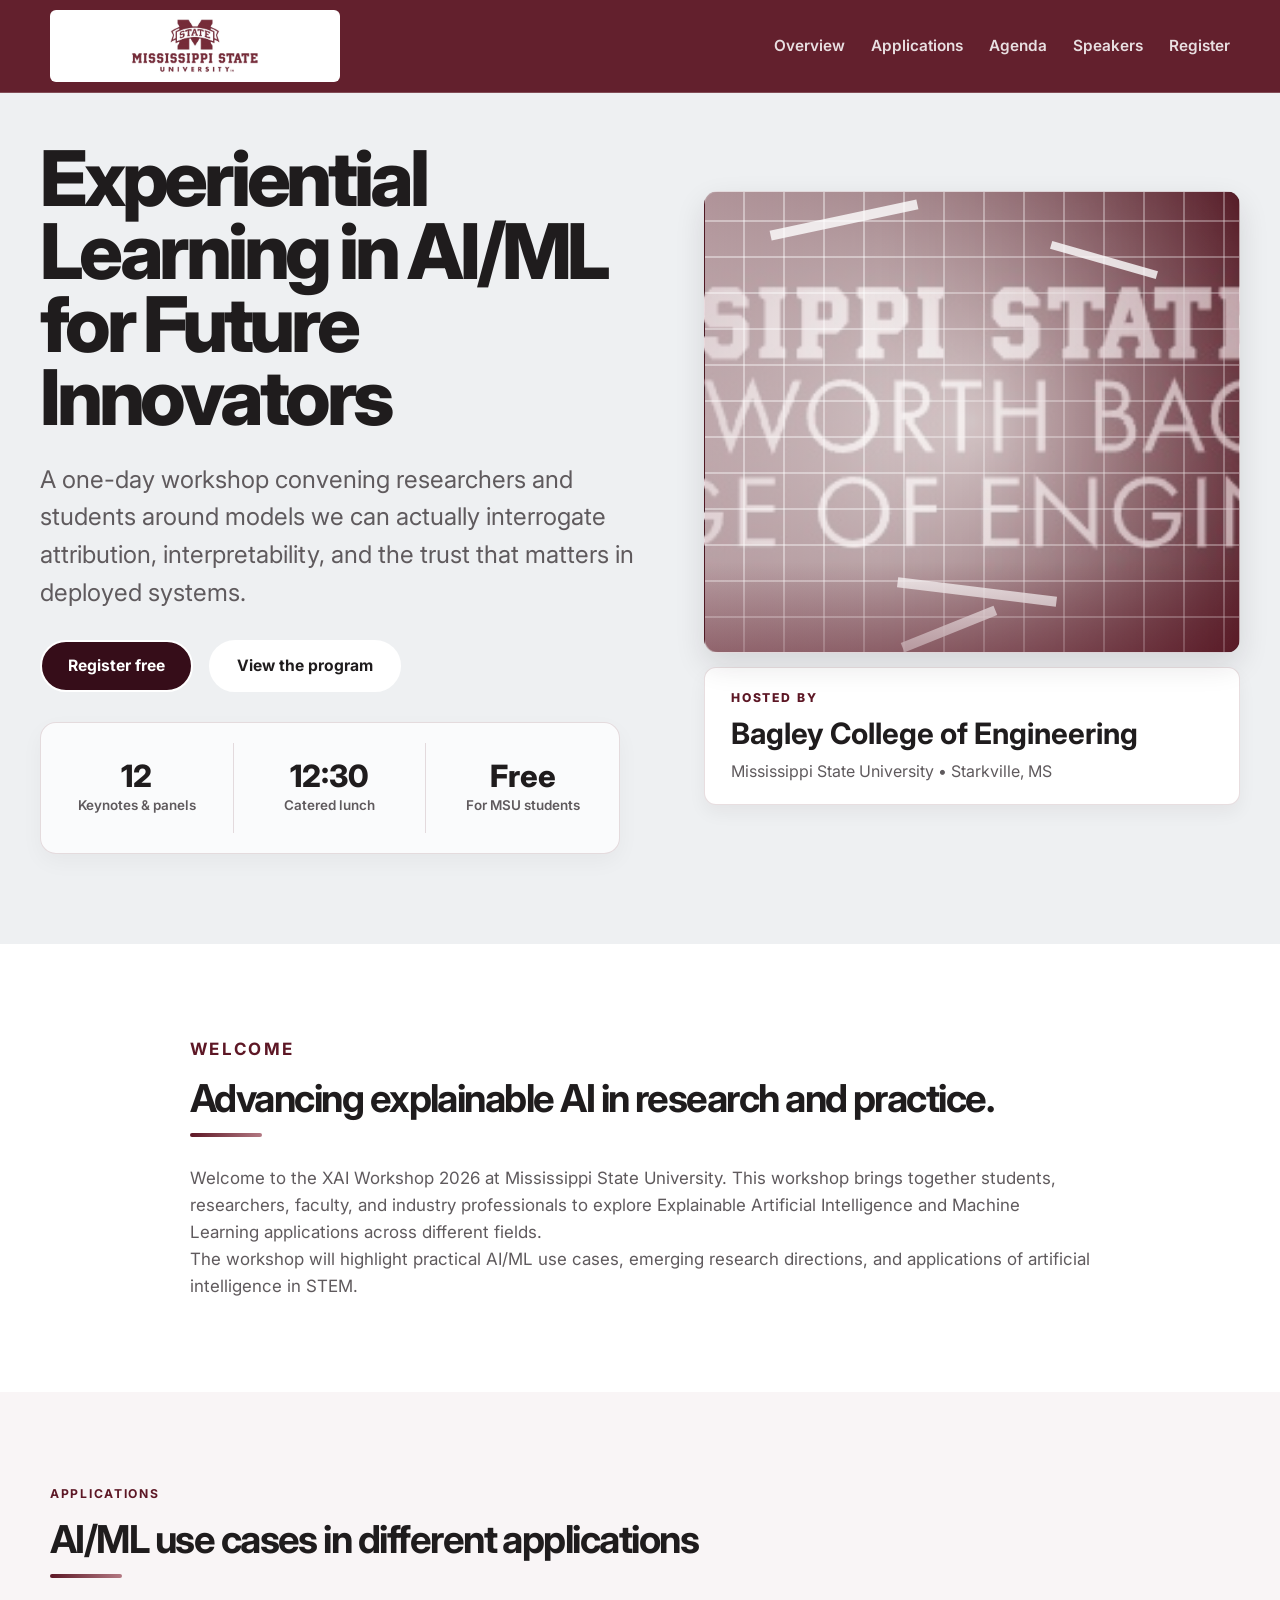
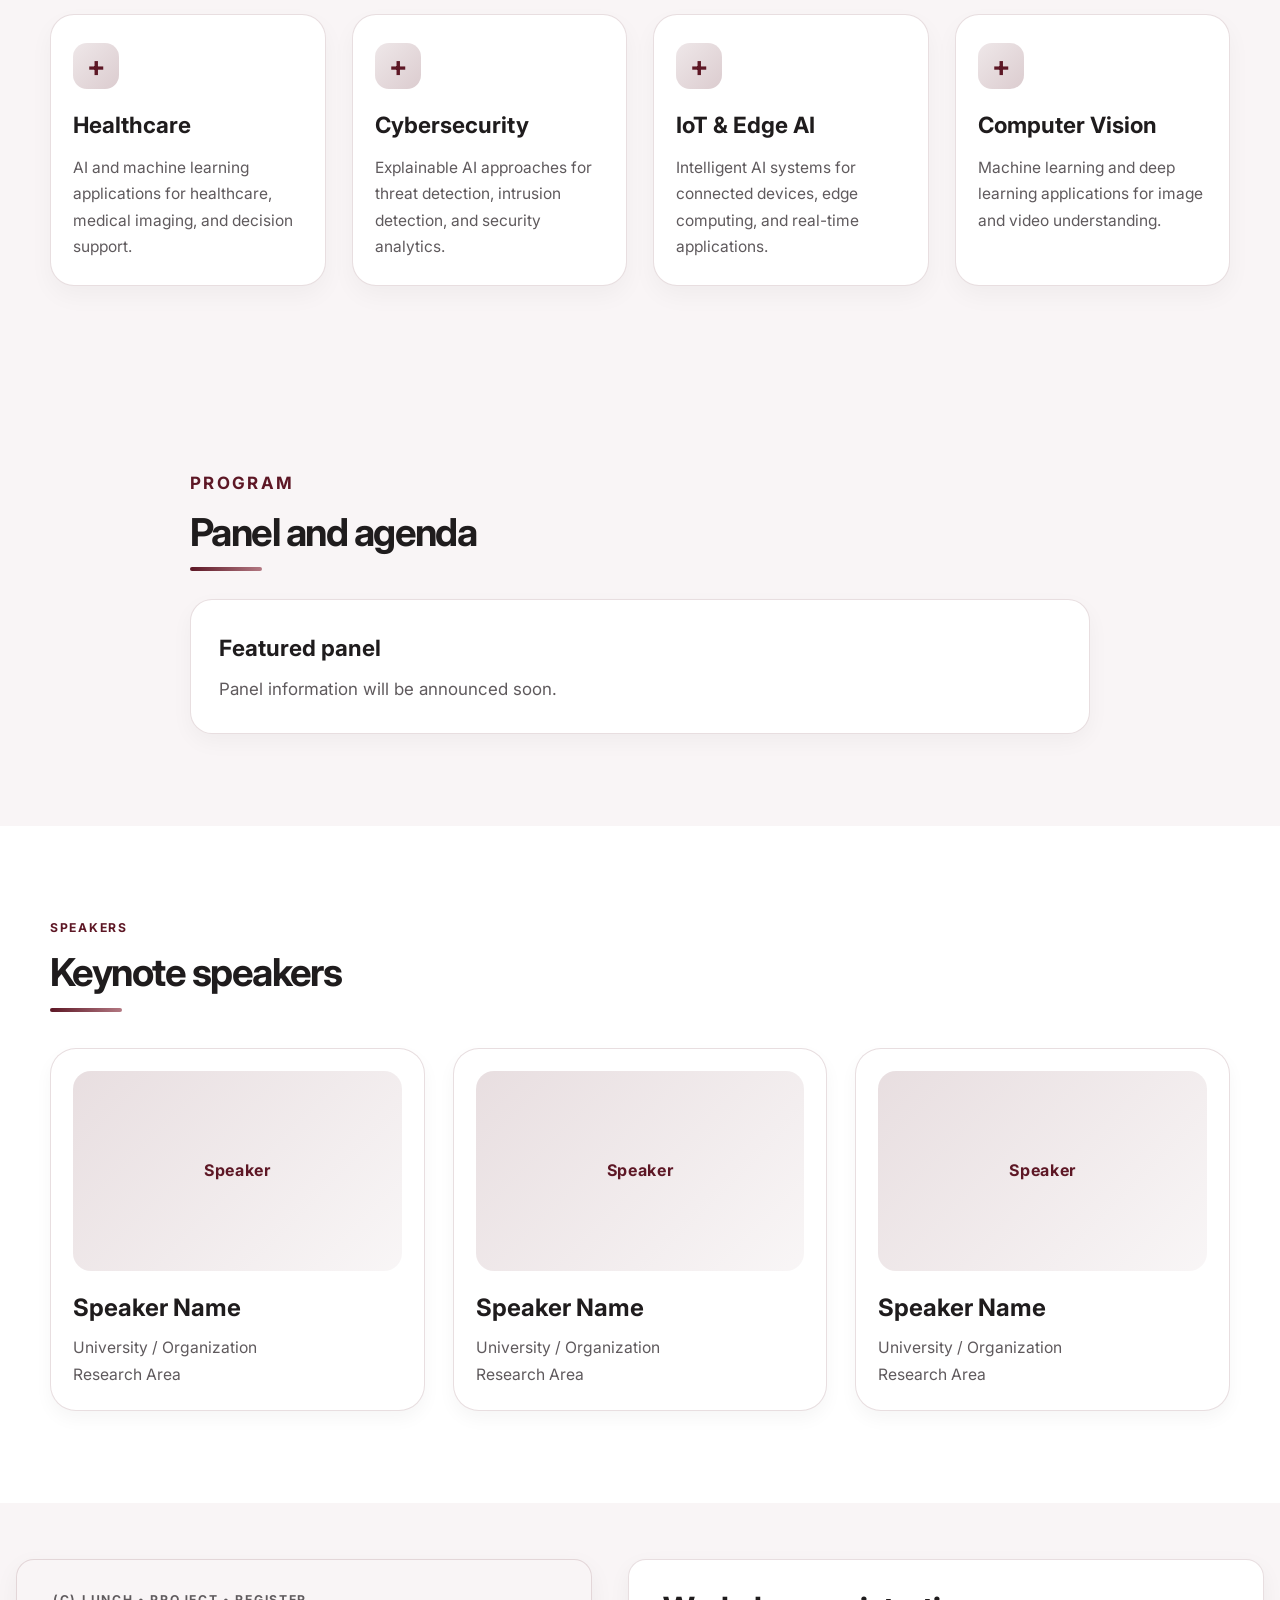
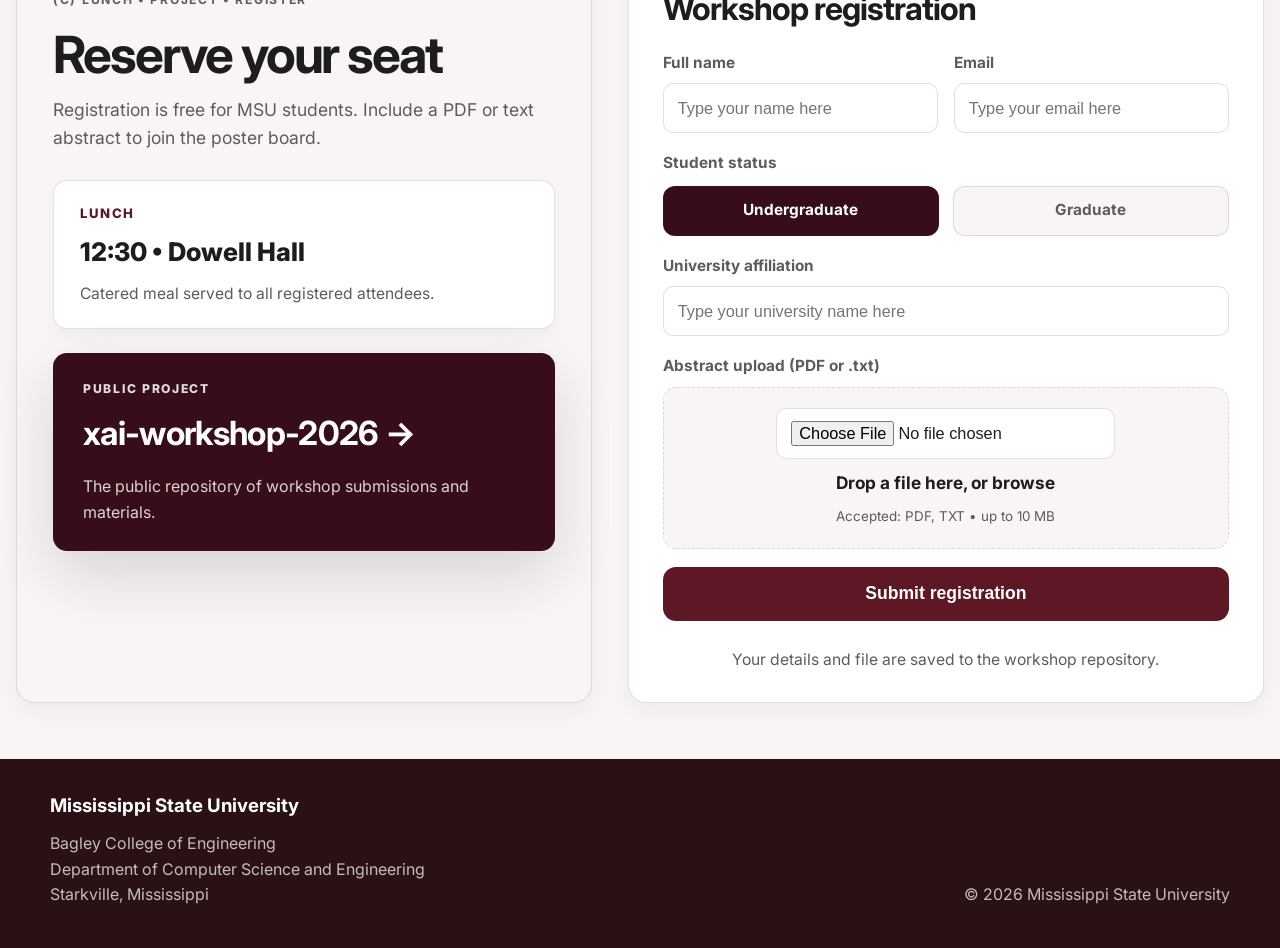
==== commit 5184fac9: "added images inside frontend" ====
--- a/frontend/index.html
+++ b/frontend/index.html
@@ -17,7 +17,7 @@
     <header class="topbar">
         <div class="topbar-inner container">
             <div class="brand-lockup">
-                <img src="C:\Users\priya\OneDrive\Desktop\PhD-MSSTATE\Fall-2026\XAI\xai-workshop-2026\assets\msu-logo.jpg" alt="Mississippi State University logo" class="msu-logo">
+                <img src="./assets/msu-logo.jpg" alt="Mississippi State University logo" class="msu-logo">
 
             </div>
             <nav class="main-nav" aria-label="Main navigation">
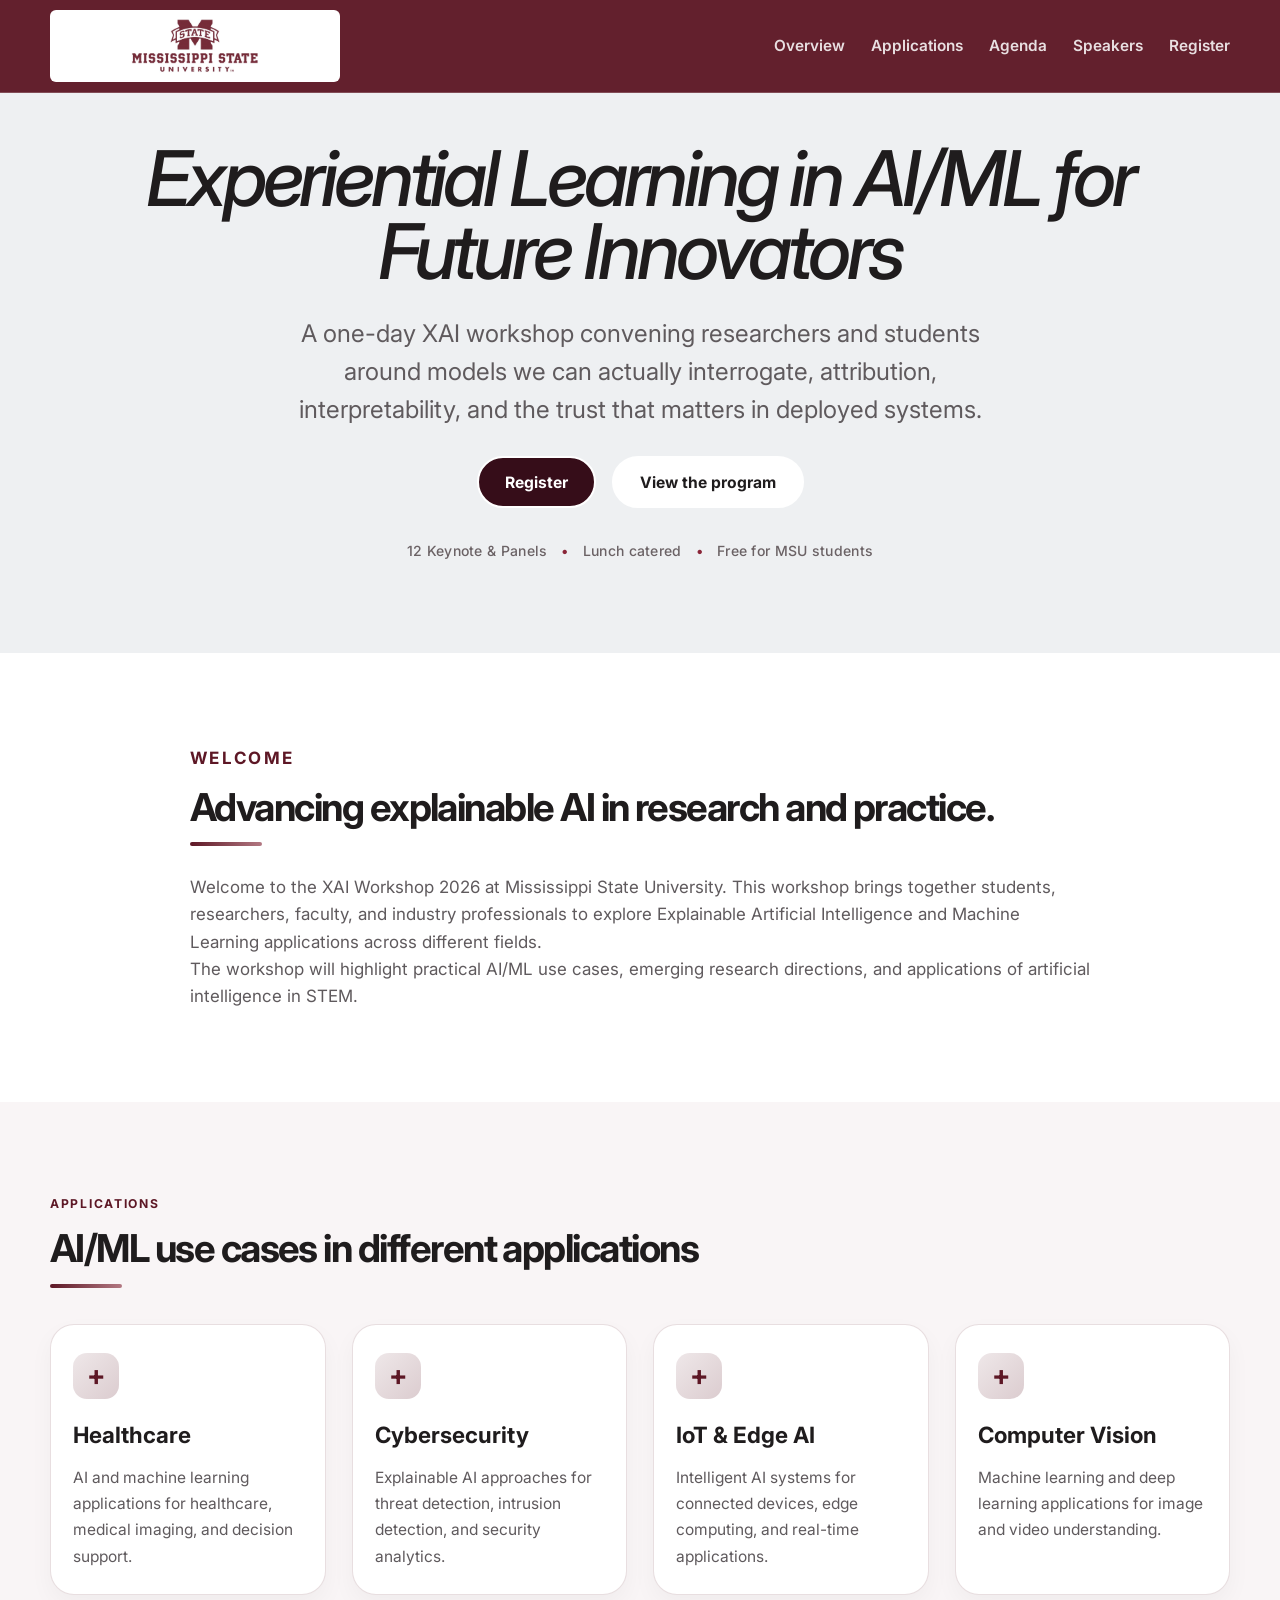
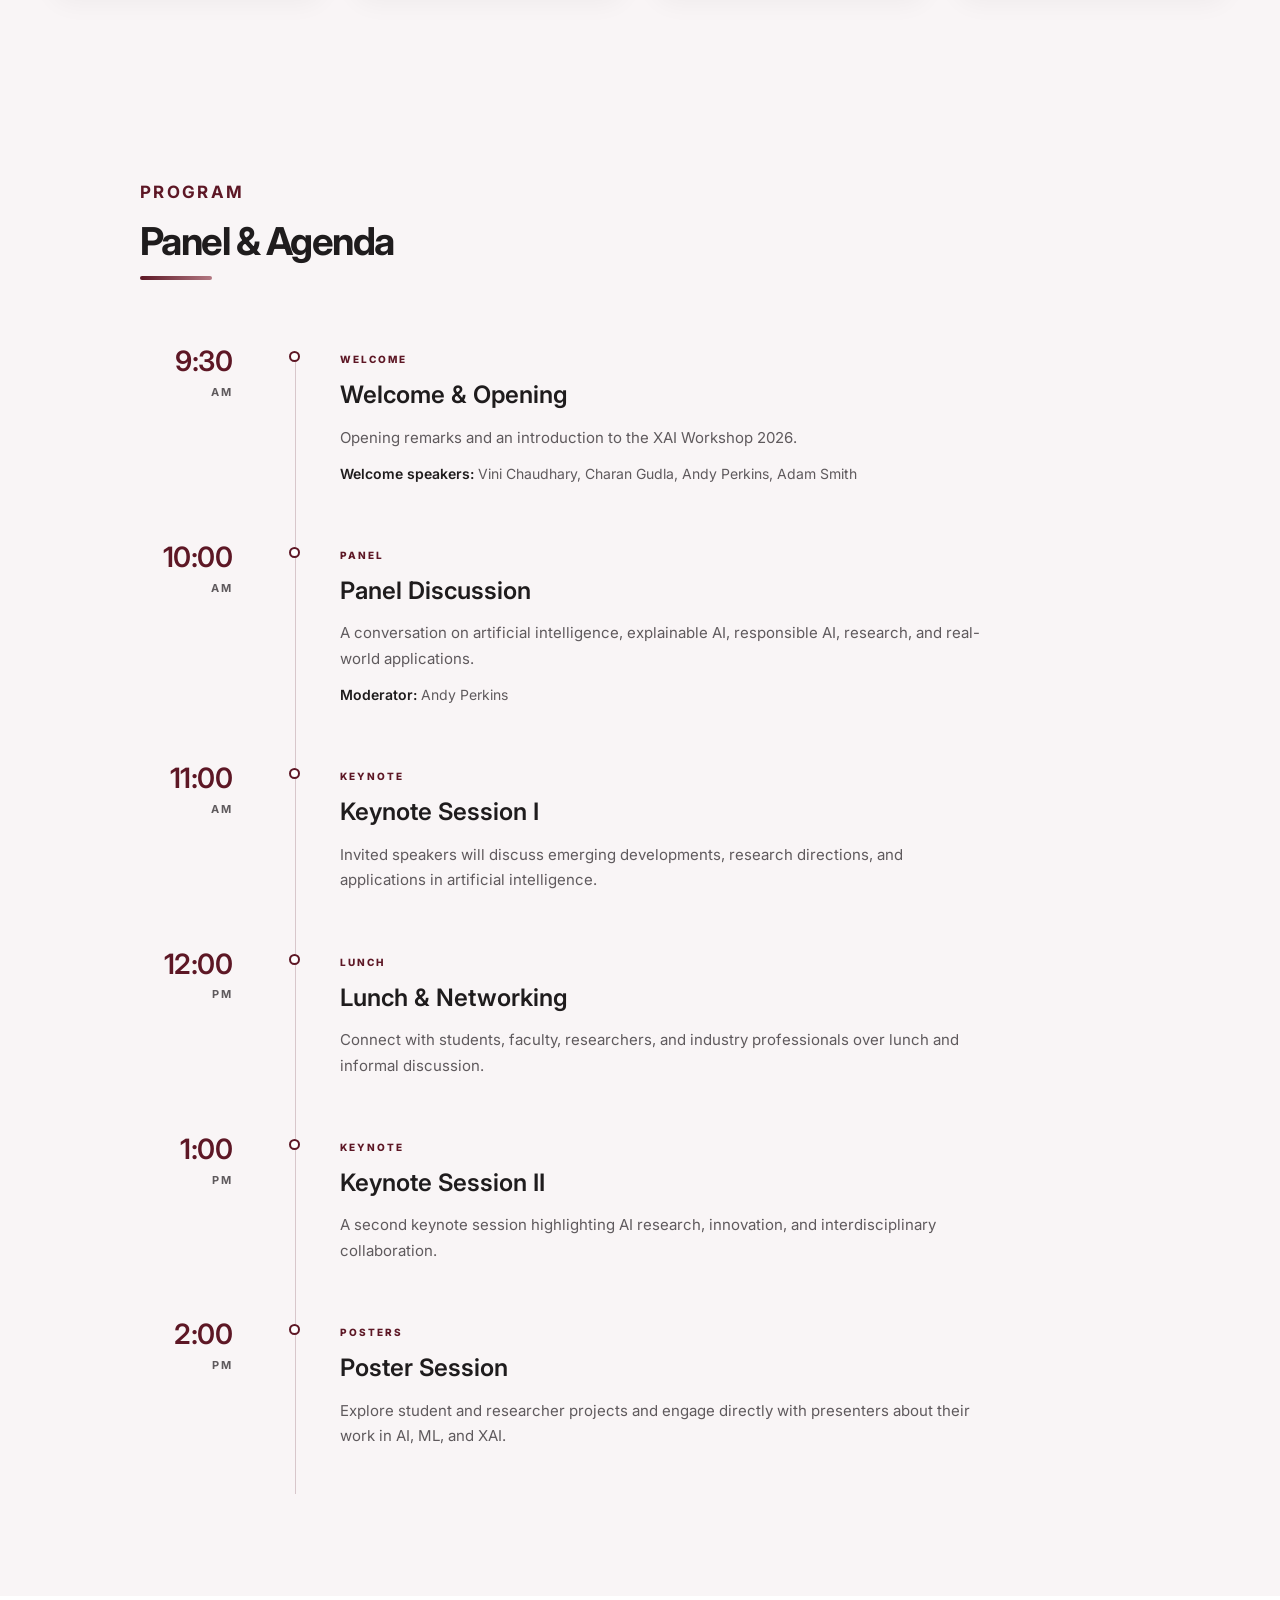
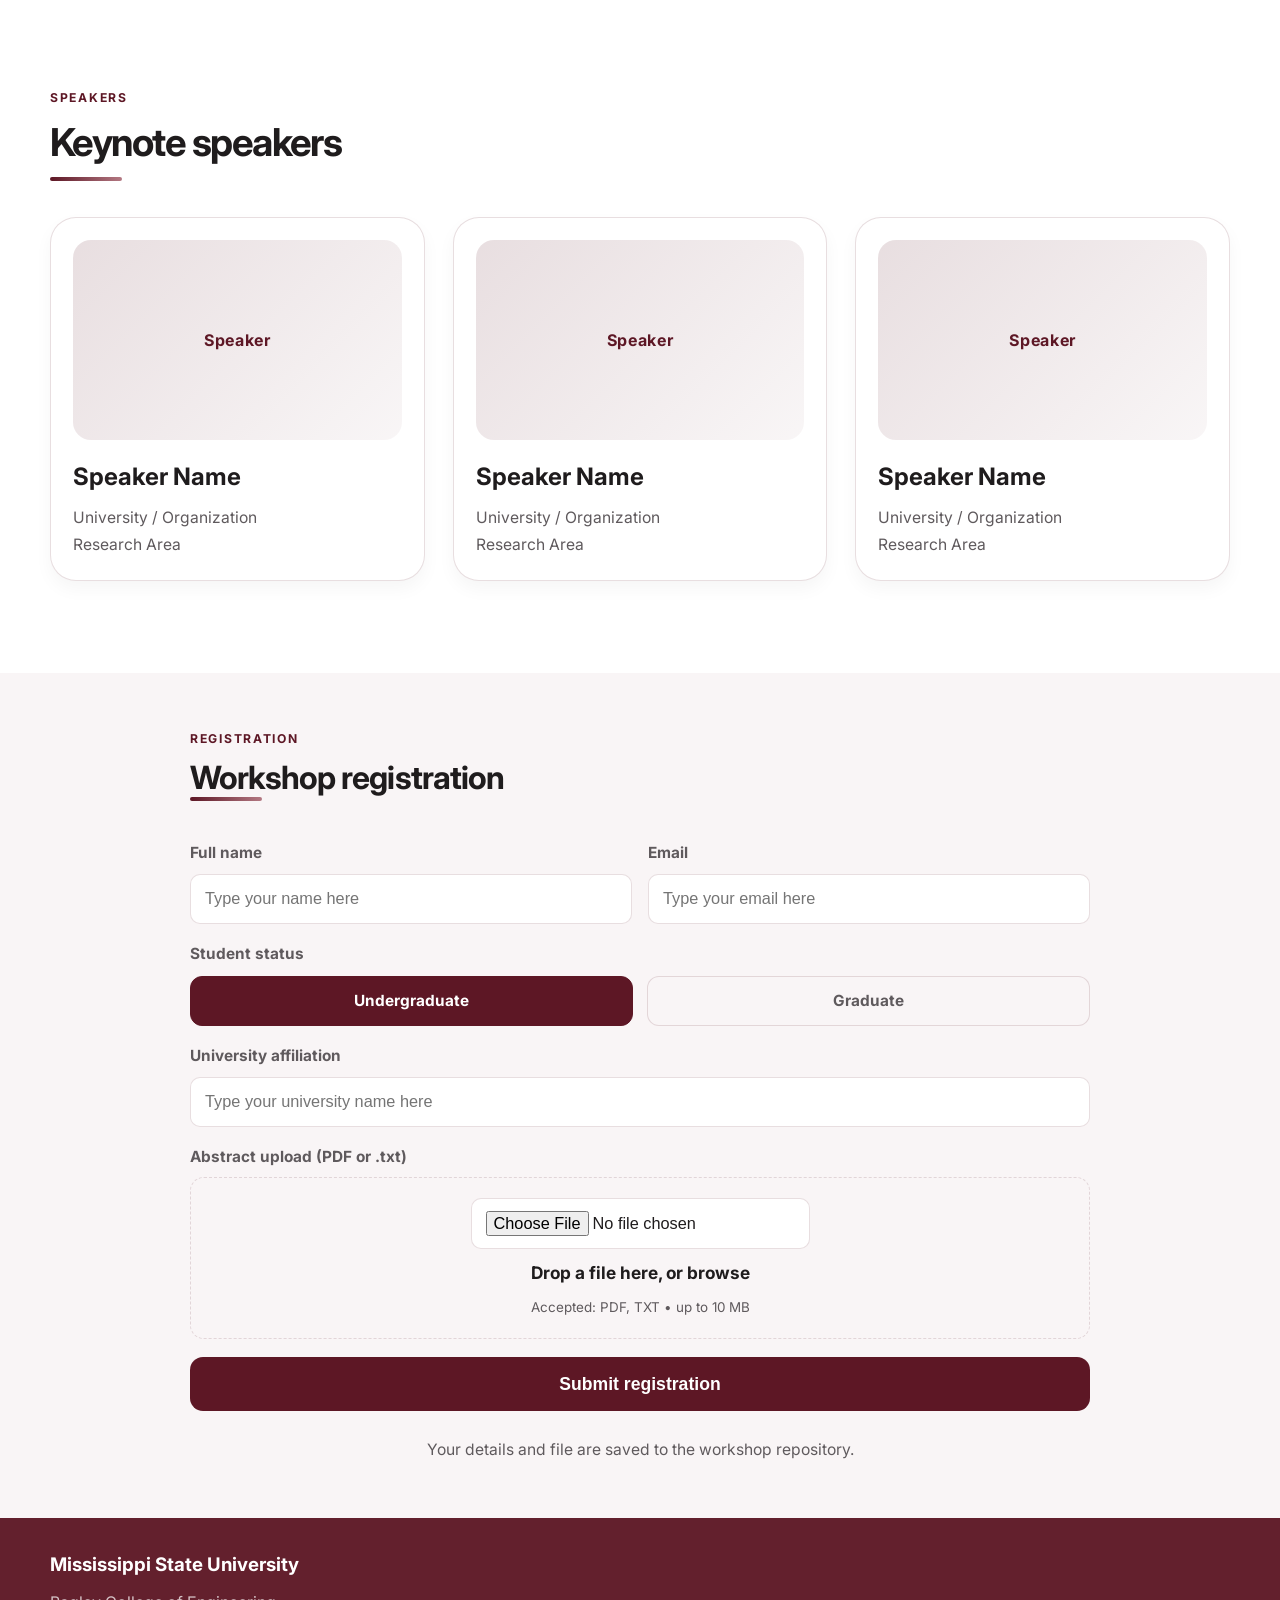
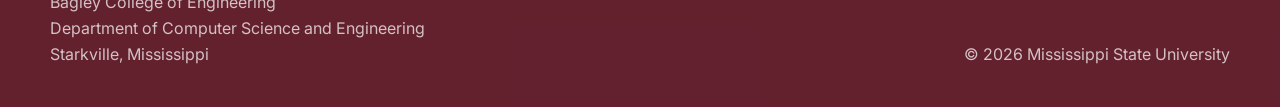
==== commit c9f5b427: "Make website responsive" ====
--- a/frontend/index.html
+++ b/frontend/index.html
@@ -4,22 +4,39 @@
 <head>
     <meta charset="UTF-8">
     <meta name="viewport" content="width=device-width, initial-scale=1.0">
+
     <meta name="description"
         content="XAI Workshop 2026 at Mississippi State University focusing on explainable AI, machine learning applications, and STEM innovation.">
+
     <title>XAI Workshop 2026 | Mississippi State University</title>
+
     <link rel="preconnect" href="https://fonts.googleapis.com">
     <link rel="preconnect" href="https://fonts.gstatic.com" crossorigin>
-    <link href="https://fonts.googleapis.com/css2?family=Inter:wght@400;500;600;700;800&display=swap" rel="stylesheet">
+
+    <link
+        href="https://fonts.googleapis.com/css2?family=Inter:wght@400;500;600;700;800&display=swap"
+        rel="stylesheet">
+
     <link rel="stylesheet" href="style.css">
 </head>
 
+
 <body>
+
+    <!-- =========================
+         HEADER
+    ========================== -->
+
     <header class="topbar">
         <div class="topbar-inner container">
+
             <div class="brand-lockup">
-                <img src="./assets/msu-logo.jpg" alt="Mississippi State University logo" class="msu-logo">
-
+                <img
+                    src="./assets/msu-logo.jpg"
+                    alt="Mississippi State University logo"
+                    class="msu-logo">
             </div>
+
             <nav class="main-nav" aria-label="Main navigation">
                 <a href="#overview">Overview</a>
                 <a href="#applications">Applications</a>
@@ -27,344 +44,921 @@
                 <a href="#speakers">Speakers</a>
                 <a href="#registration">Register</a>
             </nav>
+
         </div>
     </header>
 
+
     <main>
+
+        <!-- =========================
+             HERO
+        ========================== -->
+
         <section class="xai-hero">
+
             <div class="xai-hero-grid">
+
                 <div class="xai-hero-copy">
-                    <h1>Experiential Learning in AI/ML for Future Innovators</h1>
+
+                    <h1>
+                        Experiential Learning in AI/ML for Future Innovators
+                    </h1>
 
                     <p class="xai-hero-description">
-                        A one-day workshop convening researchers and<br>
-                        students around models we can actually interrogate<br>
-                        attribution, interpretability, and the trust that matters in
-                        deployed systems.
+                        A one-day XAI workshop convening researchers and students around
+                        models we can actually interrogate, attribution,
+                        interpretability, and the trust that matters in deployed systems.
                     </p>
 
                     <div class="xai-hero-actions">
-                        <a href="#registration" class="button xai-register-button">Register free</a>
-                        <a href="#agenda" class="button xai-view-program-button">View the program</a>
+
+                        <a
+                            href="#registration"
+                            class="button xai-register-button">
+                            Register 
+                        </a>
+
+                        <a
+                            href="#agenda"
+                            class="button xai-view-program-button">
+                            View the program
+                        </a>
+
                     </div>
 
-                    <div class="xai-hero-stats">
-                        <div class="xai-stat-box">
-                            <span class="xai-stat-number">12</span>
-                            <span class="xai-stat-label">Keynotes &amp; panels</span>
-                        </div>
-                        <div class="xai-stat-box">
-                            <span class="xai-stat-number">12:30</span>
-                            <span class="xai-stat-label">Catered lunch</span>
-                        </div>
-                        <div class="xai-stat-box">
-                            <span class="xai-stat-number">Free</span>
-                            <span class="xai-stat-label">For MSU students</span>
-                        </div>
+
+                    <div class="hero-event-info">
+
+                        <span>12 Keynote &amp; Panels</span>
+
+                        <span>•</span>
+
+                        <span>Lunch catered</span>
+
+                        <span>•</span>
+
+                        <span>Free for MSU students</span>
+
                     </div>
+
                 </div>
 
-                <div class="xai-hero-image-column">
-                    <div class="xai-hero-image">
-                        <div class="xai-hero-image-photo">
-                            <span class="xai-photo-scan xai-photo-scan-one"></span>
-                            <span class="xai-photo-scan xai-photo-scan-two"></span>
-                            <span class="xai-photo-scan xai-photo-scan-three"></span>
-                            <span class="xai-photo-scan xai-photo-scan-four"></span>
-                            <span class="xai-room-shadow"></span>
-                        </div>
-                    </div>
-
-                    <div class="xai-host-box">
-                        <div class="xai-host-label">Hosted by</div>
-                        <h3>Bagley College of Engineering</h3>
-                        <p>Mississippi State University • Starkville, MS</p>
-                    </div>
-                </div>
             </div>
+
         </section>
 
+
+        <!-- =========================
+             OVERVIEW
+        ========================== -->
+
         <section class="section intro" id="overview">
+
             <div class="container narrow">
-                <p class="section-kicker">Welcome</p>
-                <h2>Advancing explainable AI in research and practice.</h2>
+
+                <p class="section-kicker">
+                    Welcome
+                </p>
+
+                <h2>
+                    Advancing explainable AI in research and practice.
+                </h2>
+
                 <div class="section-line"></div>
+
                 <p>
-                    Welcome to the XAI Workshop 2026 at Mississippi State University. This workshop brings together
-                    students,
-                    researchers, faculty, and industry professionals to explore Explainable Artificial Intelligence and
-                    Machine
-                    Learning applications across different fields.
+                    Welcome to the XAI Workshop 2026 at Mississippi State University.
+                    This workshop brings together students, researchers, faculty,
+                    and industry professionals to explore Explainable Artificial
+                    Intelligence and Machine Learning applications across different fields.
                 </p>
+
                 <p>
-                    The workshop will highlight practical AI/ML use cases, emerging research directions, and
-                    applications of artificial
+                    The workshop will highlight practical AI/ML use cases,
+                    emerging research directions, and applications of artificial
                     intelligence in STEM.
                 </p>
+
             </div>
+
         </section>
 
+
+        <!-- =========================
+             APPLICATIONS
+        ========================== -->
+
         <section class="section applications" id="applications">
+
             <div class="container">
-                <p class="section-kicker">Applications</p>
-                <h2>AI/ML use cases in different applications</h2>
+
+                <p class="section-kicker">
+                    Applications
+                </p>
+
+                <h2>
+                    AI/ML use cases in different applications
+                </h2>
+
                 <div class="section-line"></div>
+
+
                 <div class="cards-grid">
+
                     <article class="feature-card">
-                        <div class="card-icon">+</div>
-                        <h3>Healthcare</h3>
-                        <p>AI and machine learning applications for healthcare, medical imaging, and decision support.
-                        </p>
-                    </article>
+
+                        <div class="card-icon">
+                            +
+                        </div>
+
+                        <h3>
+                            Healthcare
+                        </h3>
+
+                        <p>
+                            AI and machine learning applications for healthcare,
+                            medical imaging, and decision support.
+                        </p>
+
+                    </article>
+
+
                     <article class="feature-card">
-                        <div class="card-icon">+</div>
-                        <h3>Cybersecurity</h3>
-                        <p>Explainable AI approaches for threat detection, intrusion detection, and security analytics.
-                        </p>
-                    </article>
+
+                        <div class="card-icon">
+                            +
+                        </div>
+
+                        <h3>
+                            Cybersecurity
+                        </h3>
+
+                        <p>
+                            Explainable AI approaches for threat detection,
+                            intrusion detection, and security analytics.
+                        </p>
+
+                    </article>
+
+
                     <article class="feature-card">
-                        <div class="card-icon">+</div>
-                        <h3>IoT &amp; Edge AI</h3>
-                        <p>Intelligent AI systems for connected devices, edge computing, and real-time applications.</p>
-                    </article>
+
+                        <div class="card-icon">
+                            +
+                        </div>
+
+                        <h3>
+                            IoT &amp; Edge AI
+                        </h3>
+
+                        <p>
+                            Intelligent AI systems for connected devices,
+                            edge computing, and real-time applications.
+                        </p>
+
+                    </article>
+
+
                     <article class="feature-card">
-                        <div class="card-icon">+</div>
-                        <h3>Computer Vision</h3>
-                        <p>Machine learning and deep learning applications for image and video understanding.</p>
-                    </article>
+
+                        <div class="card-icon">
+                            +
+                        </div>
+
+                        <h3>
+                            Computer Vision
+                        </h3>
+
+                        <p>
+                            Machine learning and deep learning applications
+                            for image and video understanding.
+                        </p>
+
+                    </article>
+
                 </div>
 
-                <!-- <div class="stem-section">
-                    <p class="section-kicker">STEM impact</p>
-                    <h2>AI/ML applications in STEM</h2>
-                    <div class="section-line"></div>
-                    <p class="lead">
-                        Explore how artificial intelligence and machine learning are transforming science, technology,
-                        engineering, and mathematics.
-                    </p>
-                    <div class="stem-grid">
-                        <div class="stem-item">
-                            <strong>Science</strong>
-                            <span>Data-driven scientific discovery</span>
-                        </div>
-                        <div class="stem-item">
-                            <strong>Technology</strong>
-                            <span>AI systems and intelligent computing</span>
-                        </div>
-                        <div class="stem-item">
-                            <strong>Engineering</strong>
-                            <span>AI-powered engineering solutions</span>
-                        </div>
-                        <div class="stem-item">
-                            <strong>Mathematics</strong>
-                            <span>Data science and computational modeling</span>
-                        </div>
-                    </div>
-                </div> -->
             </div>
+
         </section>
 
+
+        <!-- =========================
+             AGENDA
+        ========================== -->
+
         <section class="section panel-section" id="agenda">
-            <div class="container narrow">
-                <p class="section-kicker">Program</p>
-                <h2>Panel and agenda</h2>
+
+            <div class="container agenda-container">
+
+                <p class="section-kicker">
+                    Program
+                </p>
+
+                <h2>
+                    Panel &amp; Agenda
+                </h2>
+
                 <div class="section-line"></div>
-                <div class="agenda-box">
-                    <h3>Featured panel</h3>
-                    <p>Panel information will be announced soon.</p>
+
+
+                <div class="agenda-list">
+
+
+                    <!-- 9:00 AM -->
+
+                    <article class="agenda-row">
+
+                        <div class="agenda-time">
+
+                            <strong>
+                                9:30
+                            </strong>
+
+                            <span>
+                                AM
+                            </span>
+
+                        </div>
+
+
+                        <div class="agenda-marker"></div>
+
+
+                        <div class="agenda-details">
+
+                            <span class="agenda-type">
+                                WELCOME
+                            </span>
+
+                            <h3>
+                                Welcome &amp; Opening
+                            </h3>
+
+                            <p>
+                                Opening remarks and an introduction to the
+                                XAI Workshop 2026.
+                            </p>
+
+                            <p class="agenda-people">
+
+                                <strong>
+                                    Welcome speakers:
+                                </strong>
+
+                                Vini Chaudhary, Charan Gudla,
+                                Andy Perkins, Adam Smith
+
+                            </p>
+
+                        </div>
+
+                    </article>
+
+
+                    <!-- 9:30 AM -->
+
+                    <article class="agenda-row">
+
+                        <div class="agenda-time">
+
+                            <strong>
+                                10:00
+                        
+                            </strong>
+
+                            <span>
+                                AM
+                            </span>
+
+                        </div>
+
+
+                        <div class="agenda-marker"></div>
+
+
+                        <div class="agenda-details">
+
+                            <span class="agenda-type">
+                                PANEL
+                            </span>
+
+                            <h3>
+                                Panel Discussion
+                            </h3>
+
+                            <p>
+                                A conversation on artificial intelligence,
+                                explainable AI, responsible AI, research,
+                                and real-world applications.
+                            </p>
+
+                            <p class="agenda-people">
+
+                                <strong>
+                                    Moderator:
+                                </strong>
+
+                                Andy Perkins
+
+                            </p>
+
+                        </div>
+
+                    </article>
+
+
+                    <!-- 11:00 AM -->
+
+                    <article class="agenda-row">
+
+                        <div class="agenda-time">
+
+                            <strong>
+                                11:00
+                            </strong>
+
+                            <span>
+                                AM
+                            </span>
+
+                        </div>
+
+
+                        <div class="agenda-marker"></div>
+
+
+                        <div class="agenda-details">
+
+                            <span class="agenda-type">
+                                KEYNOTE
+                            </span>
+
+                            <h3>
+                                Keynote Session I
+                            </h3>
+
+                            <p>
+                                Invited speakers will discuss emerging
+                                developments, research directions, and
+                                applications in artificial intelligence.
+                            </p>
+
+                        </div>
+
+                    </article>
+
+
+                    <!-- 12:00 PM -->
+
+                    <article class="agenda-row">
+
+                        <div class="agenda-time">
+
+                            <strong>
+                                12:00
+                            </strong>
+
+                            <span>
+                                PM
+                            </span>
+
+                        </div>
+
+
+                        <div class="agenda-marker"></div>
+
+
+                        <div class="agenda-details">
+
+                            <span class="agenda-type">
+                                LUNCH
+                            </span>
+
+                            <h3>
+                                Lunch &amp; Networking
+                            </h3>
+
+                            <p>
+                                Connect with students, faculty, researchers,
+                                and industry professionals over lunch and
+                                informal discussion.
+                            </p>
+
+                        </div>
+
+                    </article>
+
+
+                    <!-- 1:00 PM -->
+
+                    <article class="agenda-row">
+
+                        <div class="agenda-time">
+
+                            <strong>
+                                1:00
+                            </strong>
+
+                            <span>
+                                PM
+                            </span>
+
+                        </div>
+
+
+                        <div class="agenda-marker"></div>
+
+
+                        <div class="agenda-details">
+
+                            <span class="agenda-type">
+                                KEYNOTE
+                            </span>
+
+                            <h3>
+                                Keynote Session II
+                            </h3>
+
+                            <p>
+                                A second keynote session highlighting AI
+                                research, innovation, and interdisciplinary
+                                collaboration.
+                            </p>
+
+                        </div>
+
+                    </article>
+
+
+                    <!-- 2:00 PM -->
+
+                    <article class="agenda-row">
+
+                        <div class="agenda-time">
+
+                            <strong>
+                                2:00
+                            </strong>
+
+                            <span>
+                                PM
+                            </span>
+
+                        </div>
+
+
+                        <div class="agenda-marker"></div>
+
+
+                        <div class="agenda-details">
+
+                            <span class="agenda-type">
+                                POSTERS
+                            </span>
+
+                            <h3>
+                                Poster Session
+                            </h3>
+
+                            <p>
+                                Explore student and researcher projects and
+                                engage directly with presenters about their
+                                work in AI, ML, and XAI.
+                            </p>
+
+                        </div>
+
+                    </article>
+
+
                 </div>
+
             </div>
+
         </section>
 
+
+        <!-- =========================
+             SPEAKERS
+        ========================== -->
+
         <section class="section speakers" id="speakers">
+
             <div class="container">
-                <p class="section-kicker">Speakers</p>
-                <h2>Keynote speakers</h2>
+
+                <p class="section-kicker">
+                    Speakers
+                </p>
+
+                <h2>
+                    Keynote speakers
+                </h2>
+
                 <div class="section-line"></div>
+
+
                 <div class="speaker-grid">
+
+
                     <article class="speaker-card">
-                        <div class="speaker-image">Speaker</div>
-                        <h3>Speaker Name</h3>
-                        <p>University / Organization</p>
-                        <p>Research Area</p>
-                    </article>
+
+                        <div class="speaker-image">
+                            Speaker
+                        </div>
+
+                        <h3>
+                            Speaker Name
+                        </h3>
+
+                        <p>
+                            University / Organization
+                        </p>
+
+                        <p>
+                            Research Area
+                        </p>
+
+                    </article>
+
+
                     <article class="speaker-card">
-                        <div class="speaker-image">Speaker</div>
-                        <h3>Speaker Name</h3>
-                        <p>University / Organization</p>
-                        <p>Research Area</p>
-                    </article>
+
+                        <div class="speaker-image">
+                            Speaker
+                        </div>
+
+                        <h3>
+                            Speaker Name
+                        </h3>
+
+                        <p>
+                            University / Organization
+                        </p>
+
+                        <p>
+                            Research Area
+                        </p>
+
+                    </article>
+
+
                     <article class="speaker-card">
-                        <div class="speaker-image">Speaker</div>
-                        <h3>Speaker Name</h3>
-                        <p>University / Organization</p>
-                        <p>Research Area</p>
-                    </article>
+
+                        <div class="speaker-image">
+                            Speaker
+                        </div>
+
+                        <h3>
+                            Speaker Name
+                        </h3>
+
+                        <p>
+                            University / Organization
+                        </p>
+
+                        <p>
+                            Research Area
+                        </p>
+
+                    </article>
+
+
                 </div>
+
             </div>
+
         </section>
 
-        <section class="registration-section" id="registration">
-            <div class="registration-layout">
-                <aside class="registration-intro">
-                    <div class="crumbs">(C) Lunch • Project • Register</div>
-                    <h1>Reserve your seat</h1>
-                    <p class="intro-copy">Registration is free for MSU students. Include a PDF or text abstract to join
-                        the poster board.</p>
-
-                    <section class="lunch-card">
-                        <div class="lunch-label">LUNCH</div>
-                        <div class="lunch-detail">12:30 • Dowell Hall</div>
-                        <p>Catered meal served to all registered attendees.</p>
+
+        <!-- =========================
+             REGISTRATION
+        ========================== -->
+
+        <section class="section registration-section" id="registration">
+
+            <div class="container">
+
+                <div class="registration-layout">
+
+                    <!-- Registration Form -->
+
+                    <section class="registration-panel">
+
+                        <p class="section-kicker">
+                            Registration
+                        </p>
+
+                        <h2>
+                            Workshop registration
+                        </h2>
+
+                        <div class="section-line"></div>
+
+
+                        <form
+                            class="reg-form"
+                            id="registration-form"
+                            action="/submit_registration"
+                            method="post"
+                            enctype="multipart/form-data">
+
+
+                            <!-- Name + Email -->
+
+                            <div class="form-row">
+
+                                <div class="field-block">
+
+                                    <label for="full-name">
+                                        Full name
+                                    </label>
+
+                                    <input
+                                        type="text"
+                                        id="full-name"
+                                        name="full_name"
+                                        placeholder="Type your name here">
+
+                                </div>
+
+
+                                <div class="field-block">
+
+                                    <label for="email">
+                                        Email
+                                    </label>
+
+                                    <input
+                                        type="email"
+                                        id="email"
+                                        name="email"
+                                        placeholder="Type your email here"
+                                        required>
+
+                                </div>
+
+                            </div>
+
+
+                            <!-- Student Status -->
+
+                            <div class="field-block student-status">
+
+                                <label>
+                                    Student status
+                                </label>
+
+                                <div class="status-grid">
+
+                                    <label class="status-button">
+
+                                        <input
+                                            type="radio"
+                                            name="student_status"
+                                            value="Undergraduate"
+                                            checked>
+
+                                        <span>
+                                            Undergraduate
+                                        </span>
+
+                                    </label>
+
+
+                                    <label class="status-button">
+
+                                        <input
+                                            type="radio"
+                                            name="student_status"
+                                            value="Graduate">
+
+                                        <span>
+                                            Graduate
+                                        </span>
+
+                                    </label>
+
+                                </div>
+
+                            </div>
+
+
+                            <!-- University Affiliation -->
+
+                            <div class="field-block affiliation-block">
+
+                                <label for="affiliation">
+                                    University affiliation
+                                </label>
+
+                                <input
+                                    type="text"
+                                    id="affiliation"
+                                    name="university_affiliation"
+                                    placeholder="Type your university name here">
+
+                            </div>
+
+
+                            <!-- Abstract Upload -->
+
+                            <div class="field-block">
+
+                                <label for="abstract-file">
+                                    Abstract upload (PDF or .txt)
+                                </label>
+
+                                <div class="upload-box">
+
+                                    <input
+                                        type="file"
+                                        id="abstract-file"
+                                        name="file"
+                                        accept=".pdf,.txt,text/plain,application/pdf">
+
+                                    <span class="upload-text">
+                                        Drop a file here, or browse
+                                    </span>
+
+                                    <span class="upload-hint">
+                                        Accepted: PDF, TXT • up to 10 MB
+                                    </span>
+
+                                </div>
+
+                            </div>
+
+
+                            <!-- Submit -->
+
+                            <button
+                                class="submit-button"
+                                type="submit">
+
+                                Submit registration
+
+                            </button>
+
+
+                            <p
+                                id="registration-success"
+                                class="registration-success"
+                                role="status"
+                                hidden>
+
+                                Registration done!
+
+                            </p>
+
+
+                            <p class="notice">
+                                Your details and file are saved to the workshop repository.
+                            </p>
+
+
+                        </form>
+
                     </section>
 
-                    <section class="project-card">
-                        <div class="project-label">PUBLIC PROJECT</div>
-                        <div class="project-title">xai-workshop-2026 →</div>
-                        <p>The public repository of workshop submissions and materials.</p>
-                    </section>
-                </aside>
-
-                <section class="registration-panel">
-                    <h2>Workshop registration</h2>
-
-                    <form class="reg-form" id="registration-form" action="/submit_registration" method="post"
-                        enctype="multipart/form-data">
-                        <div class="form-row">
-                            <div class="field-block">
-                                <label for="full-name">Full name</label>
-                                <input type="text" id="full-name" name="full_name" placeholder="Type your name here">
-                            </div>
-                            <div class="field-block">
-                                <label for="email">Email</label>
-                                <input type="email" id="email" name="email" 
-                                placeholder="Type your email here" required>
-                            </div>
-                        </div>
-
-                        <div class="field-block student-status">
-                            <label>Student status</label>
-                            <div class="status-grid">
-                                <label class="status-button">
-                                    <input type="radio" name="student_status" value="Undergraduate" checked>
-                                    <span>Undergraduate</span>
-                                </label>
-                                <label class="status-button">
-                                    <input type="radio" name="student_status" value="Graduate">
-                                    <span>Graduate</span>
-                                </label>
-                            </div>
-                        </div>
-
-                        <div class="field-block affiliation-block">
-                            <label for="affiliation">University affiliation</label>
-                            <input type="text" id="affiliation" name="university_affiliation"
-                                placeholder="Type your university name here">
-                        </div>
-
-                        <div class="field-block">
-                            <label for="abstract-file">Abstract upload (PDF or .txt)</label>
-                            <div class="upload-box">
-                                <input type="file" id="abstract-file" name="file"
-                                    accept=".pdf,.txt,text/plain,application/pdf">
-                                <span class="upload-text">Drop a file here, or browse</span>
-                                <span class="upload-hint">Accepted: PDF, TXT • up to 10 MB</span>
-                            </div>
-                        </div>
-
-                        <button class="submit-button" type="submit">Submit registration</button>
-                        <p id="registration-success" class="registration-success" role="status" hidden>Registration
-                            done!</p>
-                        <p class="notice">Your details and file are saved to the workshop repository.</p>
-                    </form>
-                </section>
+                </div>
+
             </div>
+
         </section>
 
-        <script>
-    const registrationForm = document.getElementById('registration-form');
-    const registrationSuccess = document.getElementById('registration-success');
-
-    registrationForm.addEventListener('submit', async function (event) {
-        event.preventDefault();
-
-        const formData = new FormData(registrationForm);
-
-        try {
-            const response = await fetch(
-                'https://xai-workshop-2026.onrender.com/submit_registration',
-                {
-                    method: 'POST',
-                    body: formData
+    </main>
+
+
+    <!-- =========================
+         REGISTRATION SCRIPT
+    ========================== -->
+
+    <script>
+
+        const registrationForm =
+            document.getElementById('registration-form');
+
+        const registrationSuccess =
+            document.getElementById('registration-success');
+
+
+        registrationForm.addEventListener(
+            'submit',
+            async function (event) {
+
+                event.preventDefault();
+
+
+                const formData =
+                    new FormData(registrationForm);
+
+
+                try {
+
+                    const response = await fetch(
+                        'https://xai-workshop-2026.onrender.com/submit_registration',
+                        {
+                            method: 'POST',
+                            body: formData
+                        }
+                    );
+
+
+                    const payload =
+                        await response.json();
+
+
+                    if (!response.ok) {
+
+                        throw new Error(
+                            payload.detail ||
+                            'Registration failed'
+                        );
+
+                    }
+
+
+                    registrationSuccess.textContent =
+                        payload.message ||
+                        'Registration submitted successfully!';
+
+
+                    registrationSuccess.hidden = false;
+
+                    registrationSuccess.classList.add(
+                        'visible'
+                    );
+
+
+                    registrationForm.reset();
+
+
+                } catch (error) {
+
+                    console.error(error);
+
+
+                    registrationSuccess.textContent =
+                        'Registration failed. Please try again.';
+
+
+                    registrationSuccess.hidden = false;
+
+                    registrationSuccess.classList.add(
+                        'visible'
+                    );
+
                 }
-            );
-
-            const payload = await response.json();
-
-            if (!response.ok) {
-                throw new Error(payload.detail || 'Registration failed');
+
             }
-
-            registrationSuccess.textContent =
-                payload.message || 'Registration submitted successfully!';
-
-            registrationSuccess.hidden = false;
-            registrationSuccess.classList.add('visible');
-
-            registrationForm.reset();
-
-        } catch (error) {
-            console.error(error);
-
-            registrationSuccess.textContent =
-                'Registration failed. Please try again.';
-
-            registrationSuccess.hidden = false;
-            registrationSuccess.classList.add('visible');
-        }
-    });
-</script>
-
-
-
-        <!-- <section class="section projects" id="projects">
-            <div class="container narrow">
-                <p class="section-kicker">Projects</p>
-                <h2>Explore workshop projects</h2>
-                <div class="section-line"></div>
-                <p>Explore projects and resources presented during the XAI Workshop 2026.</p>
-                <a href="#" class="button outline-button">View Public Projects</a>
+        );
+
+    </script>
+
+
+    <!-- =========================
+         FOOTER
+    ========================== -->
+
+    <footer class="site-footer">
+
+        <div class="container footer-inner">
+
+            <div>
+
+                <h3>
+                    Mississippi State University
+                </h3>
+
+                <p>
+                    Bagley College of Engineering
+                </p>
+
+                <p>
+                    Department of Computer Science and Engineering
+                </p>
+
+                <p>
+                    Starkville, Mississippi
+                </p>
+
             </div>
-        </section> -->
-
-        <!-- <section class="section affiliation" id="affiliation">
-            <div class="container narrow">
-                <p class="section-kicker">Affiliation</p>
-                <h2>Hosted by Mississippi State University</h2>
-                <div class="section-line"></div>
-                <div class="affiliation-box">
-                    <h3>Mississippi State University</h3>
-                    <p>Bagley College of Engineering</p>
-                    <p>Department of Computer Science and Engineering</p>
-                    <p>Starkville, Mississippi</p>
-                </div>
+
+
+            <div class="footer-meta">
+
+                <p>
+                    © 2026 Mississippi State University
+                </p>
+
             </div>
-        </section> -->
-    </main>
-
-    <footer class="site-footer">
-        <div class="container footer-inner">
-            <div>
-                <h3>Mississippi State University</h3>
-                <p>Bagley College of Engineering</p>
-                <p>Department of Computer Science and Engineering</p>
-                <p>Starkville, Mississippi</p>
-            </div>
-            <div class="footer-meta">
-                <p>© 2026 Mississippi State University</p>
-            </div>
+
         </div>
+
     </footer>
+
 </body>
 
 </html>
--- a/frontend/style.css
+++ b/frontend/style.css
@@ -50,10 +50,12 @@
 .xai-hero-copy h1 {
     font-size: clamp(4rem, 6vw, 6rem);
     line-height: 0.95;
-    font-weight: 800;
+    font-weight: 500;
     color: var(--text);
     letter-spacing: -0.055em;
     margin: 0 0 26px;
+    text-align: center;
+    font-style: italic;
 }
 
 .xai-hero-description {
@@ -811,12 +813,21 @@
     letter-spacing: 0.14em;
 }
 
+/* .project-title {
+    color: var(--white);
+    font-size: clamp(2rem, 2.6vw, 2.6rem);
+    font-weight: 700;
+    margin: 8px 0 14px;
+    letter-spacing: -0.02em;
+    background:rgba(93, 23, 37, 0.96);
+} */
 .project-title {
     color: var(--white);
     font-size: clamp(2rem, 2.6vw, 2.6rem);
     font-weight: 700;
     margin: 8px 0 14px;
     letter-spacing: -0.02em;
+    background: transparent;
 }
 
 .project-card p {
@@ -825,11 +836,11 @@
 }
 
 .registration-panel {
-    background: var(--white);
-    border: 1px solid var(--line);
-    border-radius: 18px;
-    padding: 30px 34px;
-    box-shadow: 0 8px 22px rgba(31, 28, 29, 0.05);
+    background: transparent;
+    border: none;
+    border-radius: 0;
+    box-shadow: none;
+    padding: 0;
 }
 
 .registration-panel h2 {
@@ -916,14 +927,22 @@
     border-color: var(--msu-maroon);
     color: var(--white);
 }
-
+/* 
 .status-button:hover,
 .status-button:focus,
 .status-button:has(input:checked) {
     background: var(--msu-deep);
     color: var(--white);
-}
-
+} */
+.status-button:hover {
+    border-color: var(--msu-maroon);
+}
+
+.status-button:has(input:checked) {
+    background: var(--msu-maroon);
+    border-color: var(--msu-maroon);
+    color: var(--white);
+}
 .affiliation-block input {
     min-width: 100%;
 }
@@ -998,7 +1017,7 @@
 }
 
 .site-footer {
-    background: #291114;
+    background:rgba(93, 23, 37, 0.96);
     color: rgba(255, 255, 255, 0.8);
     padding: 32px 0 40px;
 }
@@ -1116,4 +1135,835 @@
         transition-duration: 0.01ms !important;
         scroll-behavior: auto !important;
     }
+}
+/* =========================================================
+   RESPONSIVE DESIGN FOR XAI WORKSHOP
+   ========================================================= */
+
+/* Prevent horizontal scrolling */
+html,
+body {
+    max-width: 100%;
+    overflow-x: hidden;
+}
+
+/* Make all elements calculate width correctly */
+*,
+*::before,
+*::after {
+    box-sizing: border-box;
+}
+
+/* Images should never overflow their containers */
+img {
+    max-width: 100%;
+    height: auto;
+}
+
+
+/* =========================================================
+   TABLET: 981px and below
+   ========================================================= */
+
+@media (max-width: 980px) {
+
+    /* ---------- HEADER ---------- */
+
+    .topbar-inner {
+        min-height: 80px;
+        gap: 18px;
+    }
+
+    .main-nav {
+        gap: 16px;
+        font-size: 0.9rem;
+    }
+
+    .msu-logo {
+        width: min(250px, 45vw);
+    }
+
+
+    /* ---------- XAI HERO ---------- */
+
+    .xai-hero {
+        padding: 50px 0 65px;
+    }
+
+    .xai-hero-grid {
+        width: min(100% - 40px, 900px);
+        grid-template-columns: 1fr;
+        gap: 40px;
+    }
+
+    .xai-hero-copy {
+        text-align: center;
+    }
+
+    .xai-hero-copy h1 {
+        font-size: clamp(3rem, 7vw, 4.5rem);
+    }
+
+    .xai-hero-description {
+        margin-left: auto;
+        margin-right: auto;
+        max-width: 700px;
+    }
+
+    .xai-hero-actions {
+        justify-content: center;
+    }
+
+    .xai-hero-stats {
+        margin-left: auto;
+        margin-right: auto;
+    }
+
+    .xai-hero-image-column {
+        width: 100%;
+    }
+
+    .xai-hero-image,
+    .xai-host-box {
+        width: min(650px, 100%);
+    }
+
+
+    /* ---------- APPLICATION CARDS ---------- */
+
+    .cards-grid {
+        grid-template-columns: repeat(2, minmax(0, 1fr));
+    }
+
+
+    /* ---------- SPEAKER CARDS ---------- */
+
+    .speaker-grid {
+        grid-template-columns: repeat(2, minmax(0, 1fr));
+    }
+
+
+    /* ---------- REGISTRATION ---------- */
+
+    .registration-layout {
+        width: min(100% - 40px, 900px);
+        grid-template-columns: 1fr;
+        gap: 28px;
+    }
+
+    .registration-intro,
+    .registration-panel {
+        width: 100%;
+    }
+}
+
+
+/* =========================================================
+   MOBILE: 760px and below
+   ========================================================= */
+
+@media (max-width: 760px) {
+
+    /* ---------- GENERAL ---------- */
+
+    .container {
+        width: calc(100% - 28px);
+    }
+
+    .narrow {
+        width: calc(100% - 28px);
+    }
+
+    .section {
+        padding: 60px 0;
+    }
+
+
+    /* ---------- HEADER ---------- */
+
+    .topbar-inner {
+        min-height: auto;
+        padding: 16px 0;
+        flex-direction: column;
+        align-items: center;
+        gap: 14px;
+    }
+
+    .brand-lockup {
+        width: 100%;
+        justify-content: center;
+    }
+
+    .msu-logo {
+        width: min(260px, 80vw);
+        max-height: 65px;
+    }
+
+    .main-nav {
+        width: 100%;
+        justify-content: center;
+        flex-wrap: wrap;
+        gap: 8px 16px;
+        font-size: 0.82rem;
+    }
+
+    .main-nav a {
+        padding: 4px 0;
+    }
+
+
+    /* ---------- XAI HERO ---------- */
+
+    .xai-hero {
+        min-height: auto;
+        padding: 45px 0 55px;
+    }
+
+    .xai-hero-grid {
+        width: calc(100% - 28px);
+        grid-template-columns: 1fr;
+        gap: 30px;
+    }
+
+    .xai-hero-copy {
+        padding: 0;
+    }
+
+    .xai-hero-copy h1 {
+        font-size: clamp(2.4rem, 10vw, 3.4rem);
+        line-height: 1;
+        letter-spacing: -0.045em;
+        margin-bottom: 22px;
+    }
+
+    .xai-hero-description {
+        font-size: 1rem;
+        line-height: 1.6;
+        max-width: 100%;
+    }
+
+    /* Remove the forced line breaks from your HTML on mobile */
+    .xai-hero-description br {
+        display: none;
+    }
+
+
+    /* ---------- HERO BUTTONS ---------- */
+
+    .xai-hero-actions {
+        width: 100%;
+        flex-direction: column;
+        gap: 12px;
+        margin: 24px 0 28px;
+    }
+
+    .xai-hero-actions .button {
+        width: 100%;
+        min-height: 50px;
+    }
+
+
+    /* ---------- HERO STATISTICS ---------- */
+
+    .xai-hero-stats {
+        width: 100%;
+        grid-template-columns: 1fr;
+        padding: 0;
+    }
+
+    .xai-stat-box {
+        min-height: 75px;
+        padding: 14px 20px;
+        border-right: none;
+        border-bottom: 1px solid var(--line);
+    }
+
+    .xai-stat-box:last-child {
+        border-bottom: none;
+    }
+
+    .xai-stat-number {
+        font-size: 1.8rem;
+    }
+
+
+    /* ---------- HERO IMAGE ---------- */
+
+    .xai-hero-image {
+        min-height: 300px;
+        width: 100%;
+    }
+
+    .xai-hero-image-photo {
+        min-height: 300px;
+    }
+
+    .xai-host-box {
+        width: 100%;
+        padding: 18px 20px;
+    }
+
+    .xai-host-box h3 {
+        font-size: 1.5rem;
+    }
+
+    .xai-host-box p {
+        font-size: 0.9rem;
+    }
+
+
+    /* ---------- SECTION HEADINGS ---------- */
+
+    .section h2 {
+        font-size: clamp(2rem, 8vw, 2.5rem);
+    }
+
+    .intro p,
+    .projects p,
+    .affiliation p,
+    .lunch-section p,
+    .panel-section p {
+        font-size: 1rem;
+    }
+
+
+    /* ---------- APPLICATION CARDS ---------- */
+
+    .cards-grid {
+        grid-template-columns: 1fr;
+        gap: 18px;
+        margin-top: 28px;
+    }
+
+    .feature-card {
+        padding: 24px 20px;
+    }
+
+
+    /* ---------- AGENDA ---------- */
+
+    .agenda-box {
+        padding: 24px 20px;
+    }
+
+
+    /* ---------- SPEAKERS ---------- */
+
+    .speaker-grid {
+        grid-template-columns: 1fr;
+        gap: 18px;
+        margin-top: 28px;
+    }
+
+    .speaker-card {
+        padding: 18px;
+    }
+
+    .speaker-image {
+        min-height: 180px;
+    }
+
+
+    /* ---------- REGISTRATION SECTION ---------- */
+
+    .registration-section {
+        padding: 40px 0;
+    }
+
+    .registration-layout {
+        width: calc(100% - 28px);
+        grid-template-columns: 1fr;
+        gap: 20px;
+    }
+
+    .registration-intro {
+        padding: 24px 20px;
+        border-radius: 16px;
+    }
+
+    .registration-intro h1 {
+        font-size: clamp(2.2rem, 9vw, 3rem);
+    }
+
+    .intro-copy {
+        font-size: 1rem;
+    }
+
+
+    /* ---------- LUNCH CARD ---------- */
+
+    .lunch-card {
+        padding: 20px;
+        margin-top: 22px;
+    }
+
+    .lunch-detail {
+        font-size: 1.45rem;
+    }
+
+
+    /* ---------- PROJECT CARD ---------- */
+
+    .project-card {
+        padding: 22px 20px;
+        min-height: 140px;
+    }
+
+    .project-title {
+        font-size: 1.8rem;
+        word-break: break-word;
+    }
+
+
+    /* ---------- REGISTRATION FORM ---------- */
+
+    .registration-panel {
+        padding: 24px 20px;
+        border-radius: 16px;
+    }
+
+    .registration-panel h2 {
+        font-size: 1.9rem;
+    }
+
+    .form-row {
+        grid-template-columns: 1fr;
+        gap: 18px;
+    }
+
+    .field-block input {
+        width: 100%;
+        min-width: 0;
+    }
+
+
+    /* ---------- STUDENT STATUS ---------- */
+
+    .status-grid {
+        grid-template-columns: 1fr;
+        gap: 10px;
+    }
+
+    .status-button {
+        min-height: 52px;
+    }
+
+
+    /* ---------- FILE UPLOAD ---------- */
+
+    .upload-box {
+        min-height: 130px;
+        padding: 18px 12px;
+        overflow: hidden;
+    }
+
+    .upload-text {
+        font-size: 1rem;
+    }
+
+    .upload-hint {
+        font-size: 0.78rem;
+    }
+
+
+    /* ---------- SUBMIT BUTTON ---------- */
+
+    .submit-button {
+        width: 100%;
+        min-height: 54px;
+    }
+
+    .notice {
+        font-size: 0.85rem;
+        line-height: 1.5;
+    }
+
+
+    /* ---------- FOOTER ---------- */
+
+    .footer-inner {
+        flex-direction: column;
+        align-items: flex-start;
+        gap: 24px;
+    }
+}
+
+
+/* =========================================================
+   SMALL PHONES: 480px and below
+   ========================================================= */
+
+@media (max-width: 480px) {
+
+    .container,
+    .narrow {
+        width: calc(100% - 24px);
+    }
+
+
+    /* Header */
+    .msu-logo {
+        width: min(230px, 85vw);
+    }
+
+    .main-nav {
+        gap: 6px 12px;
+        font-size: 0.78rem;
+    }
+
+
+    /* Hero */
+    .xai-hero {
+        padding: 36px 0 45px;
+    }
+
+    .xai-hero-grid {
+        width: calc(100% - 24px);
+    }
+
+    .xai-hero-copy h1 {
+        font-size: 2.35rem;
+    }
+
+    .xai-hero-description {
+        font-size: 0.95rem;
+    }
+
+    .xai-hero-image {
+        min-height: 250px;
+    }
+
+    .xai-hero-image-photo {
+        min-height: 250px;
+    }
+
+
+    /* Sections */
+    .section {
+        padding: 52px 0;
+    }
+
+    .section h2 {
+        font-size: 2rem;
+    }
+
+
+    /* Registration */
+    .registration-layout {
+        width: calc(100% - 24px);
+    }
+
+    .registration-intro,
+    .registration-panel {
+        padding: 20px 16px;
+    }
+
+    .registration-intro h1 {
+        font-size: 2.2rem;
+    }
+
+    .registration-panel h2 {
+        font-size: 1.75rem;
+    }
+
+    .lunch-card,
+    .project-card {
+        padding: 18px 16px;
+    }
+
+    .project-title {
+        font-size: 1.55rem;
+    }
+}
+/* Center the hero content */
+.xai-hero {
+    display: flex;
+    justify-content: center;
+}
+
+.xai-hero-grid {
+    width: 100%;
+    display: flex;
+    justify-content: center;
+}
+
+.xai-hero-copy {
+    width: 100%;
+    max-width: 1000px;
+    text-align: center;
+    margin: 0 auto;
+}
+
+.xai-hero-copy h1 {
+    text-align: center;
+    font-style: italic;
+    font-weight: 500;
+    margin-left: auto;
+    margin-right: auto;
+}
+
+.xai-hero-description {
+    text-align: center;
+    margin-left: auto;
+    margin-right: auto;
+}
+
+.xai-hero-actions {
+    display: flex;
+    justify-content: center;
+}
+
+.xai-hero-stats {
+    display: flex;
+    justify-content: center;
+}
+.hero-event-info {
+    margin-top: 32px;
+    display: flex;
+    justify-content: center;
+    align-items: center;
+    gap: 14px;
+    color: #6b6265;
+    font-size: 14px;
+    font-weight: 500;
+    letter-spacing: 0.3px;
+}
+
+.hero-event-info span:nth-child(even) {
+    color: #8a2639;
+}
+
+
+html {
+    scroll-behavior: smooth;
+}
+
+/* Keep the selected section below the header */
+#overview,
+#applications,
+#agenda,
+#speakers,
+#registration {
+    scroll-margin-top: 90px;
+}
+
+/* =========================================
+   PANEL & AGENDA
+========================================= */
+
+.agenda-container {
+    max-width: 1000px;
+}
+
+.agenda-list {
+    position: relative;
+    margin-top: 65px;
+}
+
+/* Vertical timeline line */
+.agenda-list::before {
+    content: "";
+    position: absolute;
+    left: 155px;
+    top: 10px;
+    bottom: 10px;
+    width: 1px;
+    background: #d8c7cb;
+}
+
+/* Individual agenda item */
+.agenda-row {
+    display: grid;
+    grid-template-columns: 120px 70px 1fr;
+    position: relative;
+    min-height: 145px;
+}
+
+/* Time */
+.agenda-time {
+    text-align: right;
+    padding-right: 28px;
+    padding-top: 2px;
+}
+
+.agenda-time strong {
+    display: inline-block;
+    font-size: 28px;
+    line-height: 1;
+    font-weight: 600;
+    color: var(--msu-maroon);
+    letter-spacing: -0.5px;
+}
+
+.agenda-time span {
+    display: block;
+    margin-top: 5px;
+    font-size: 11px;
+    font-weight: 700;
+    letter-spacing: 1.5px;
+    color: var(--muted);
+}
+
+/* Timeline marker */
+.agenda-marker {
+    position: relative;
+    z-index: 2;
+}
+
+.agenda-marker::before {
+    content: "";
+    position: absolute;
+    top: 6px;
+    left: 29px;
+    width: 11px;
+    height: 11px;
+    border-radius: 50%;
+    background: #ffffff;
+    border: 2px solid var(--msu-maroon);
+}
+
+/* Content */
+.agenda-details {
+    padding: 0 0 55px 10px;
+}
+
+.agenda-type {
+    display: inline-block;
+    margin-bottom: 9px;
+    font-size: 10px;
+    font-weight: 800;
+    letter-spacing: 2px;
+    color: var(--msu-maroon);
+}
+
+.agenda-details h3 {
+    margin: 0 0 10px;
+    font-size: 24px;
+    font-weight: 600;
+    color: var(--text);
+}
+
+.agenda-details p {
+    max-width: 650px;
+    margin: 0;
+    color: var(--muted);
+    font-size: 15px;
+    line-height: 1.7;
+}
+
+.agenda-details .agenda-people {
+    margin-top: 12px;
+    font-size: 14px;
+}
+
+.agenda-details strong {
+    color: var(--text);
+    font-weight: 600;
+}
+
+
+/* =========================================
+   MOBILE
+========================================= */
+
+@media (max-width: 700px) {
+
+    .agenda-list {
+        margin-top: 45px;
+    }
+
+    .agenda-list::before {
+        left: 9px;
+    }
+
+    .agenda-row {
+        grid-template-columns: 35px 1fr;
+        min-height: auto;
+    }
+
+    .agenda-time {
+        grid-column: 2;
+        grid-row: 1;
+        text-align: left;
+        padding: 0 0 8px 0;
+    }
+
+    .agenda-time strong {
+        font-size: 22px;
+    }
+
+    .agenda-time span {
+        display: inline;
+        margin-left: 5px;
+    }
+
+    .agenda-marker {
+        grid-column: 1;
+        grid-row: 1 / span 2;
+    }
+
+    .agenda-marker::before {
+        left: 3px;
+        top: 4px;
+    }
+
+    .agenda-details {
+        grid-column: 2;
+        padding: 0 0 40px 0;
+    }
+
+    .agenda-details h3 {
+        font-size: 21px;
+    }
+
+    .agenda-details p {
+        font-size: 14px;
+    }
+}
+.registration-panel .section-kicker {
+    margin-bottom: 10px;
+}
+
+.registration-panel h2 {
+    margin: 0;
+}
+
+.registration-panel .section-line {
+    margin-bottom: 40px;
+}
+/* Center registration heading */
+
+.registration-section > .container > .section-kicker,
+.registration-section > .container > h2,
+.registration-section > .container > .section-line {
+    text-align: center;
+}
+
+.registration-section > .container > .section-line {
+    margin-left: auto;
+    margin-right: auto;
+}
+
+
+
+/* =========================================
+   CENTER REGISTRATION FORM
+========================================= */
+
+.registration-section > .container {
+    text-align: center;
+}
+
+.registration-section .registration-layout {
+    width: 100%;
+    max-width: 900px;
+    margin: 0 auto;
+    display: block;
+    text-align: left;
+}
+
+.registration-panel {
+    width: 100%;
+    max-width: 900px;
+    margin: 0 auto;
 }
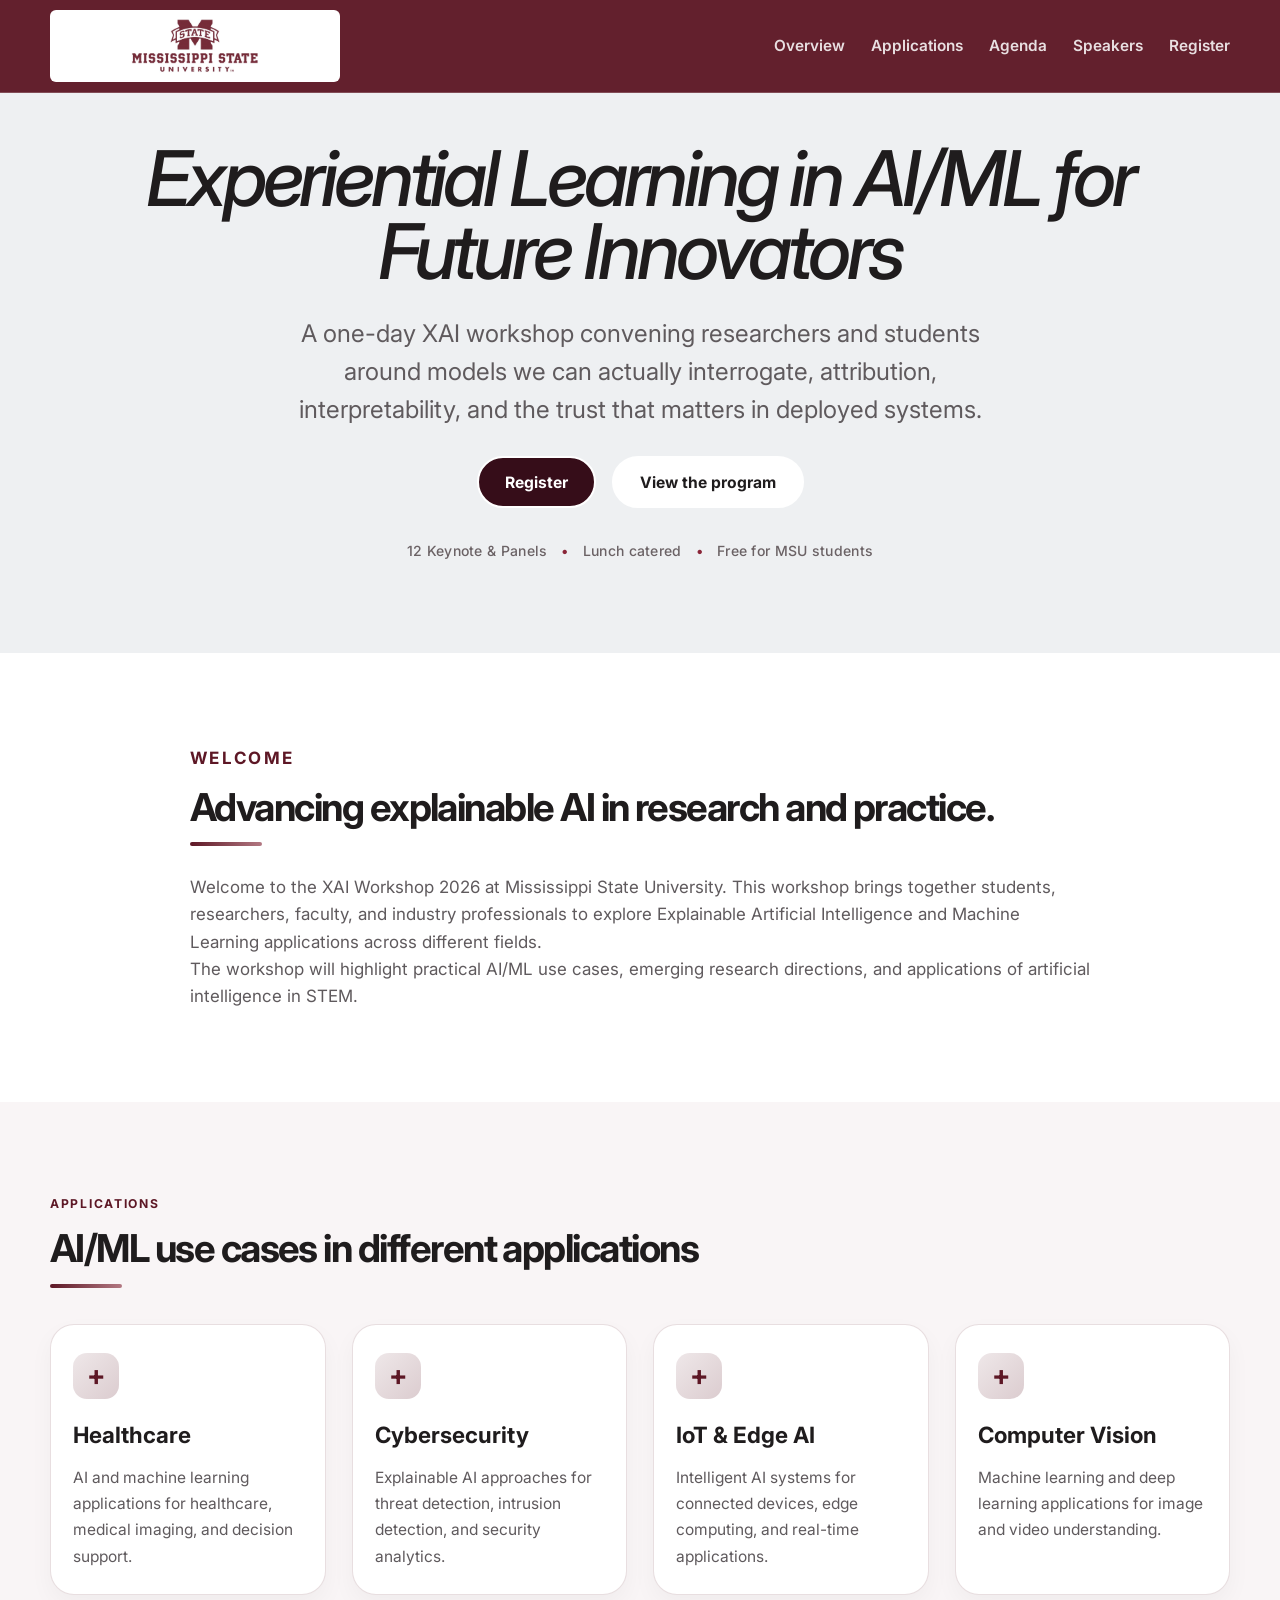
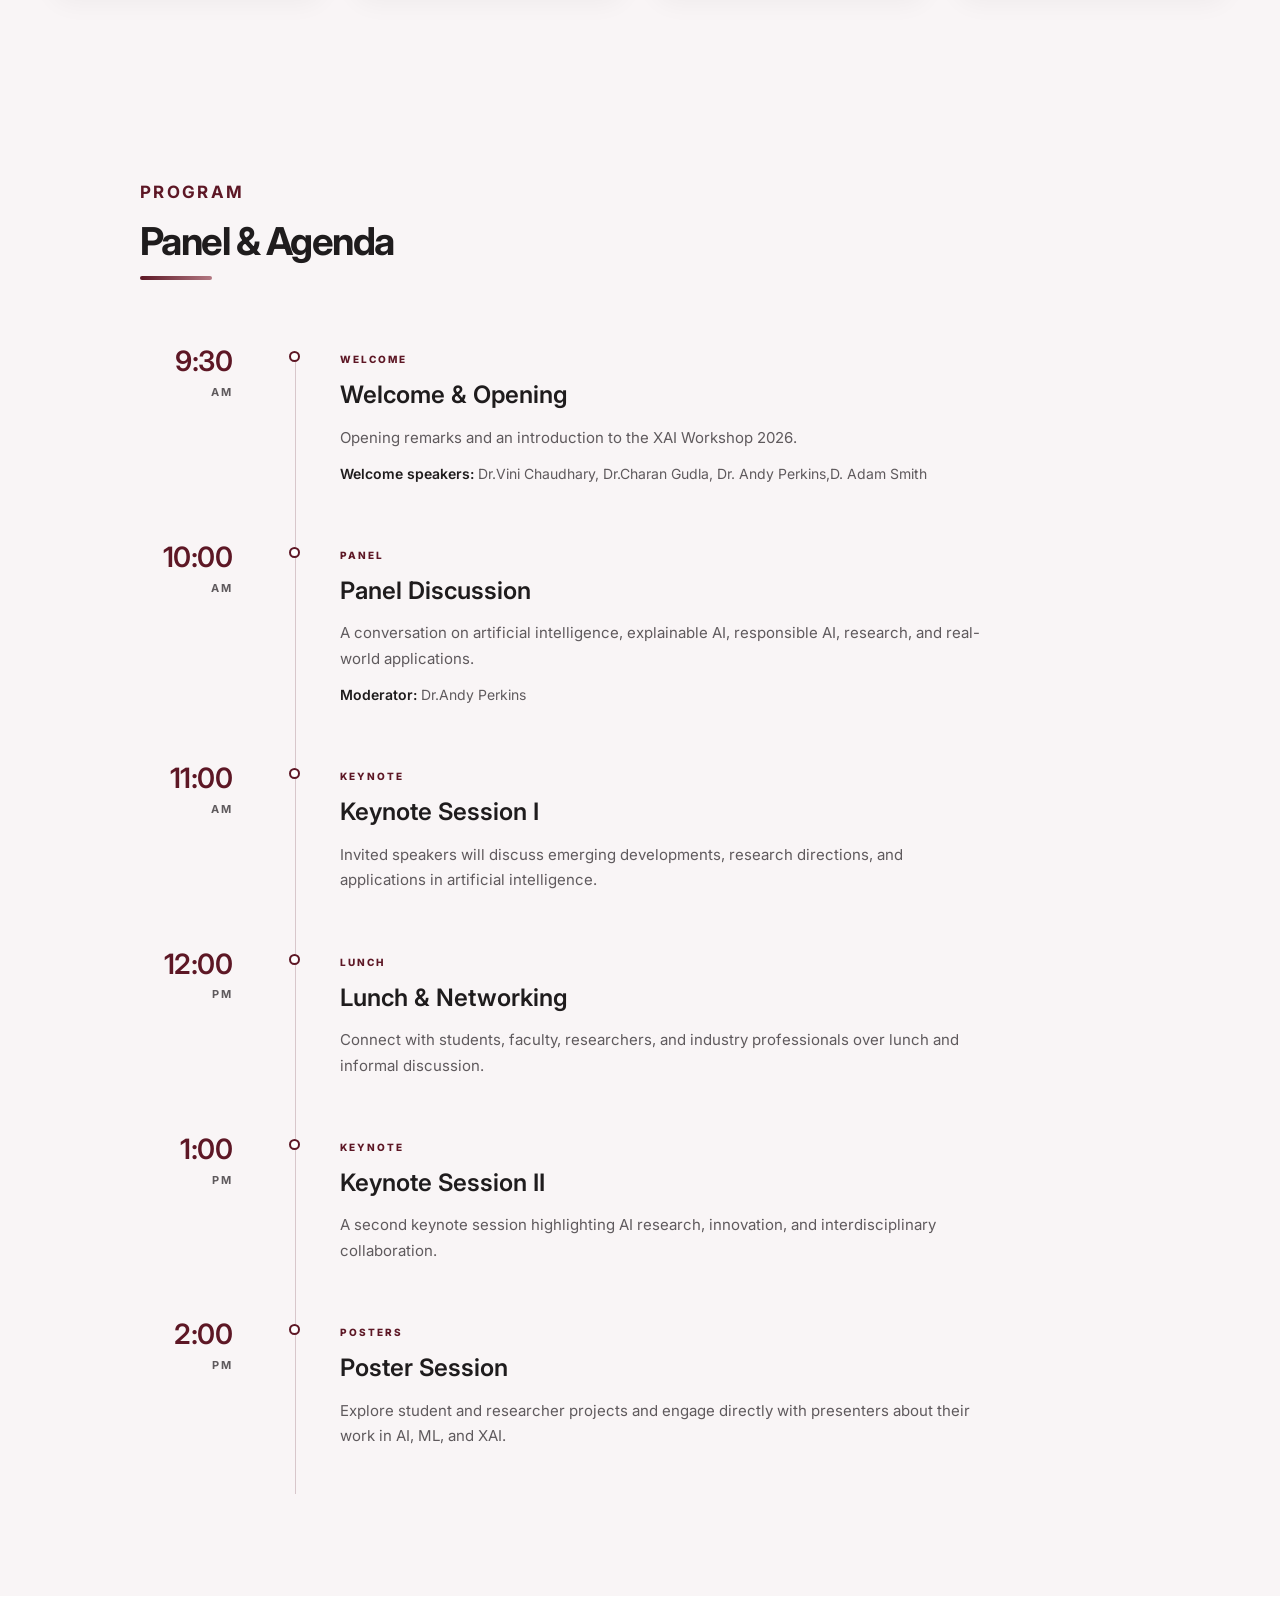
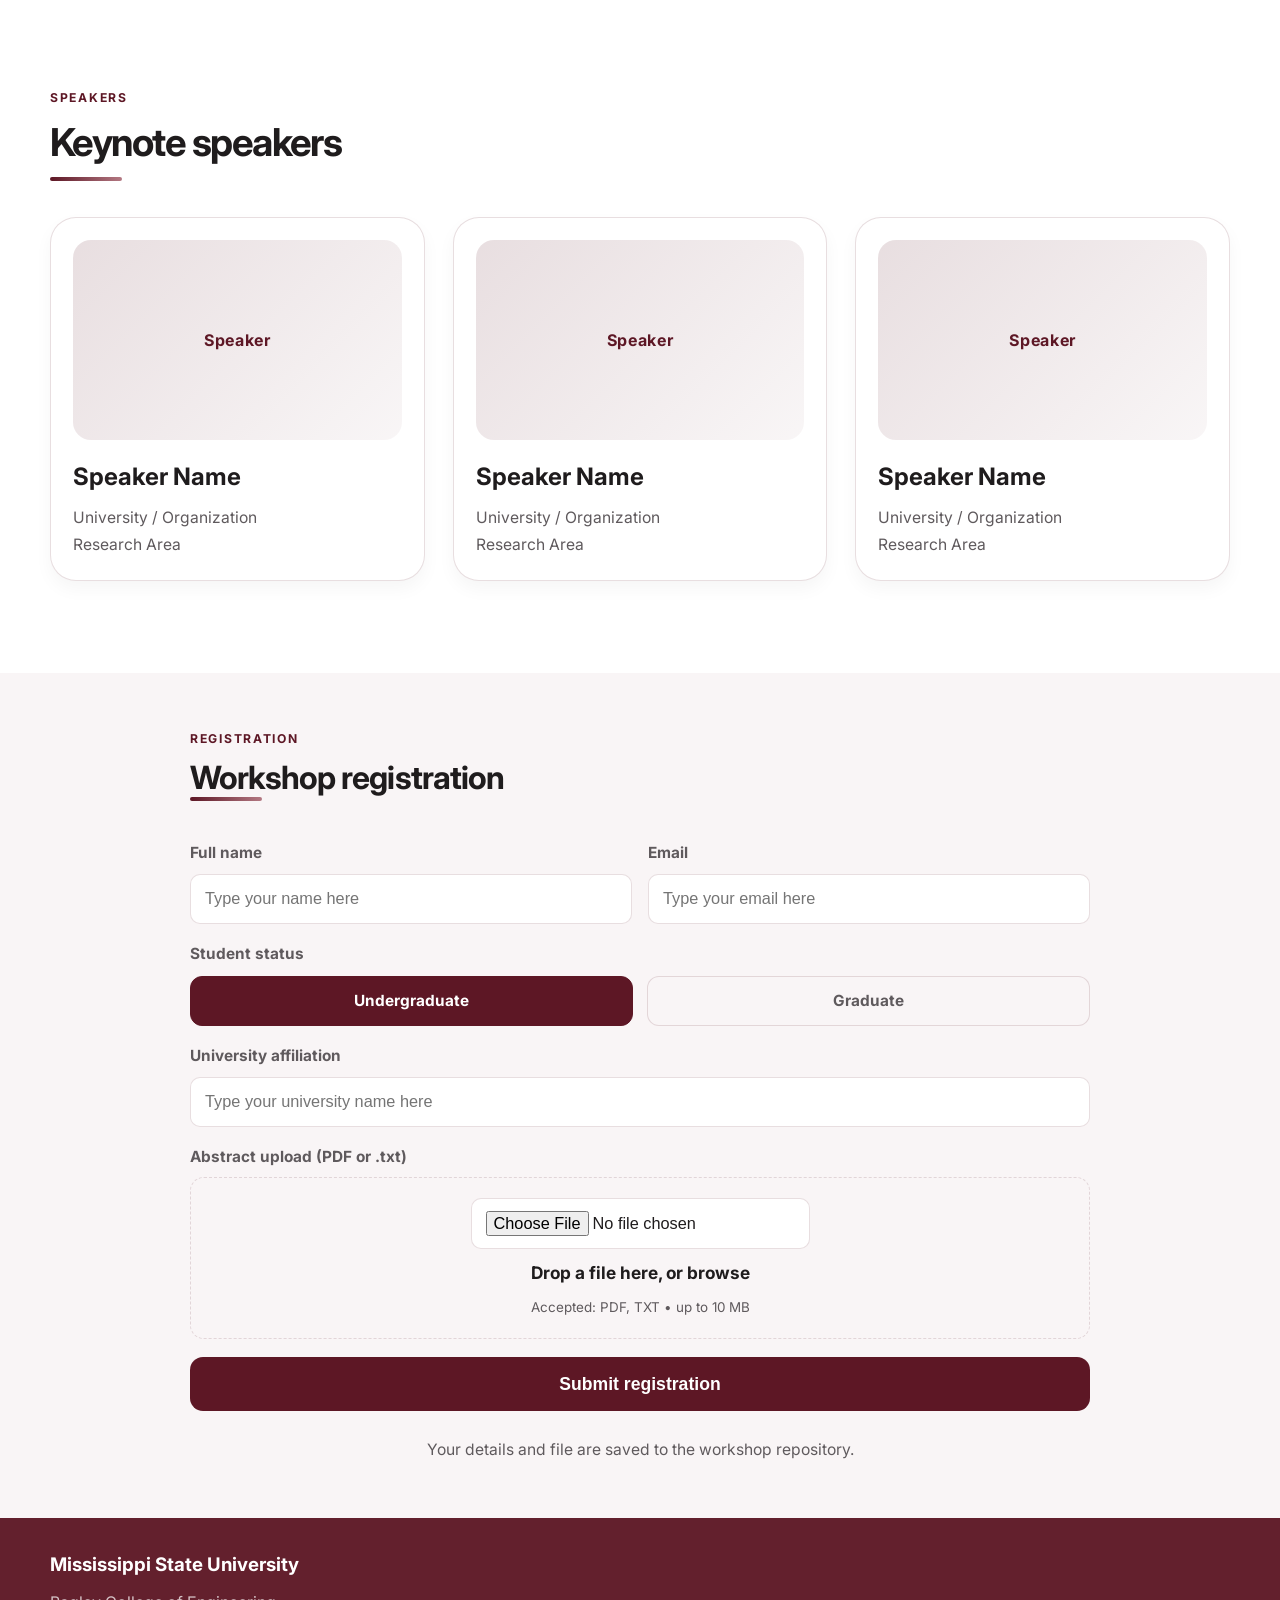
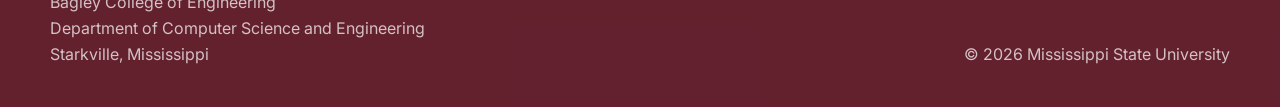
==== commit c80ada99: "make some frontend changes" ====
--- a/frontend/index.html
+++ b/frontend/index.html
@@ -307,8 +307,8 @@
                                     Welcome speakers:
                                 </strong>
 
-                                Vini Chaudhary, Charan Gudla,
-                                Andy Perkins, Adam Smith
+                                Dr.Vini Chaudhary, Dr.Charan Gudla,
+                               Dr. Andy Perkins,D. Adam Smith
 
                             </p>
 
@@ -360,7 +360,7 @@
                                     Moderator:
                                 </strong>
 
-                                Andy Perkins
+                                Dr.Andy Perkins
 
                             </p>
 
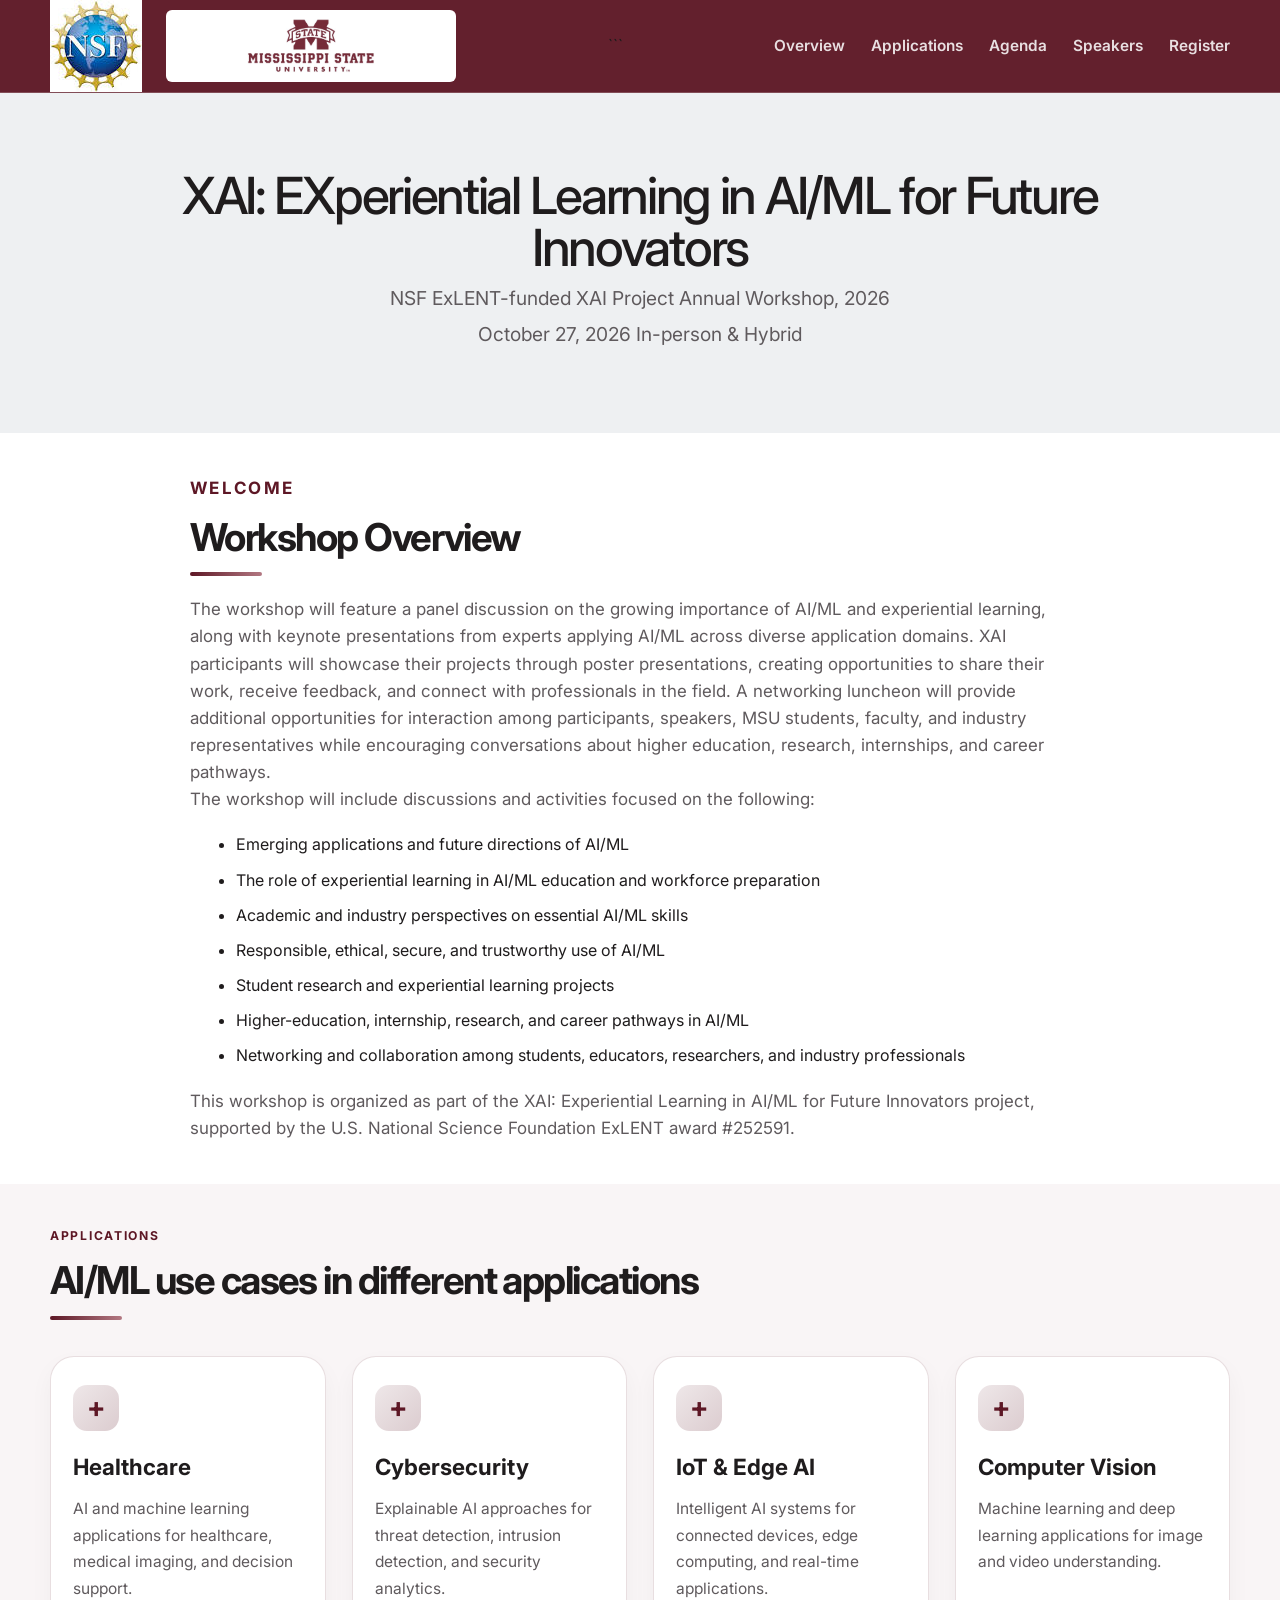
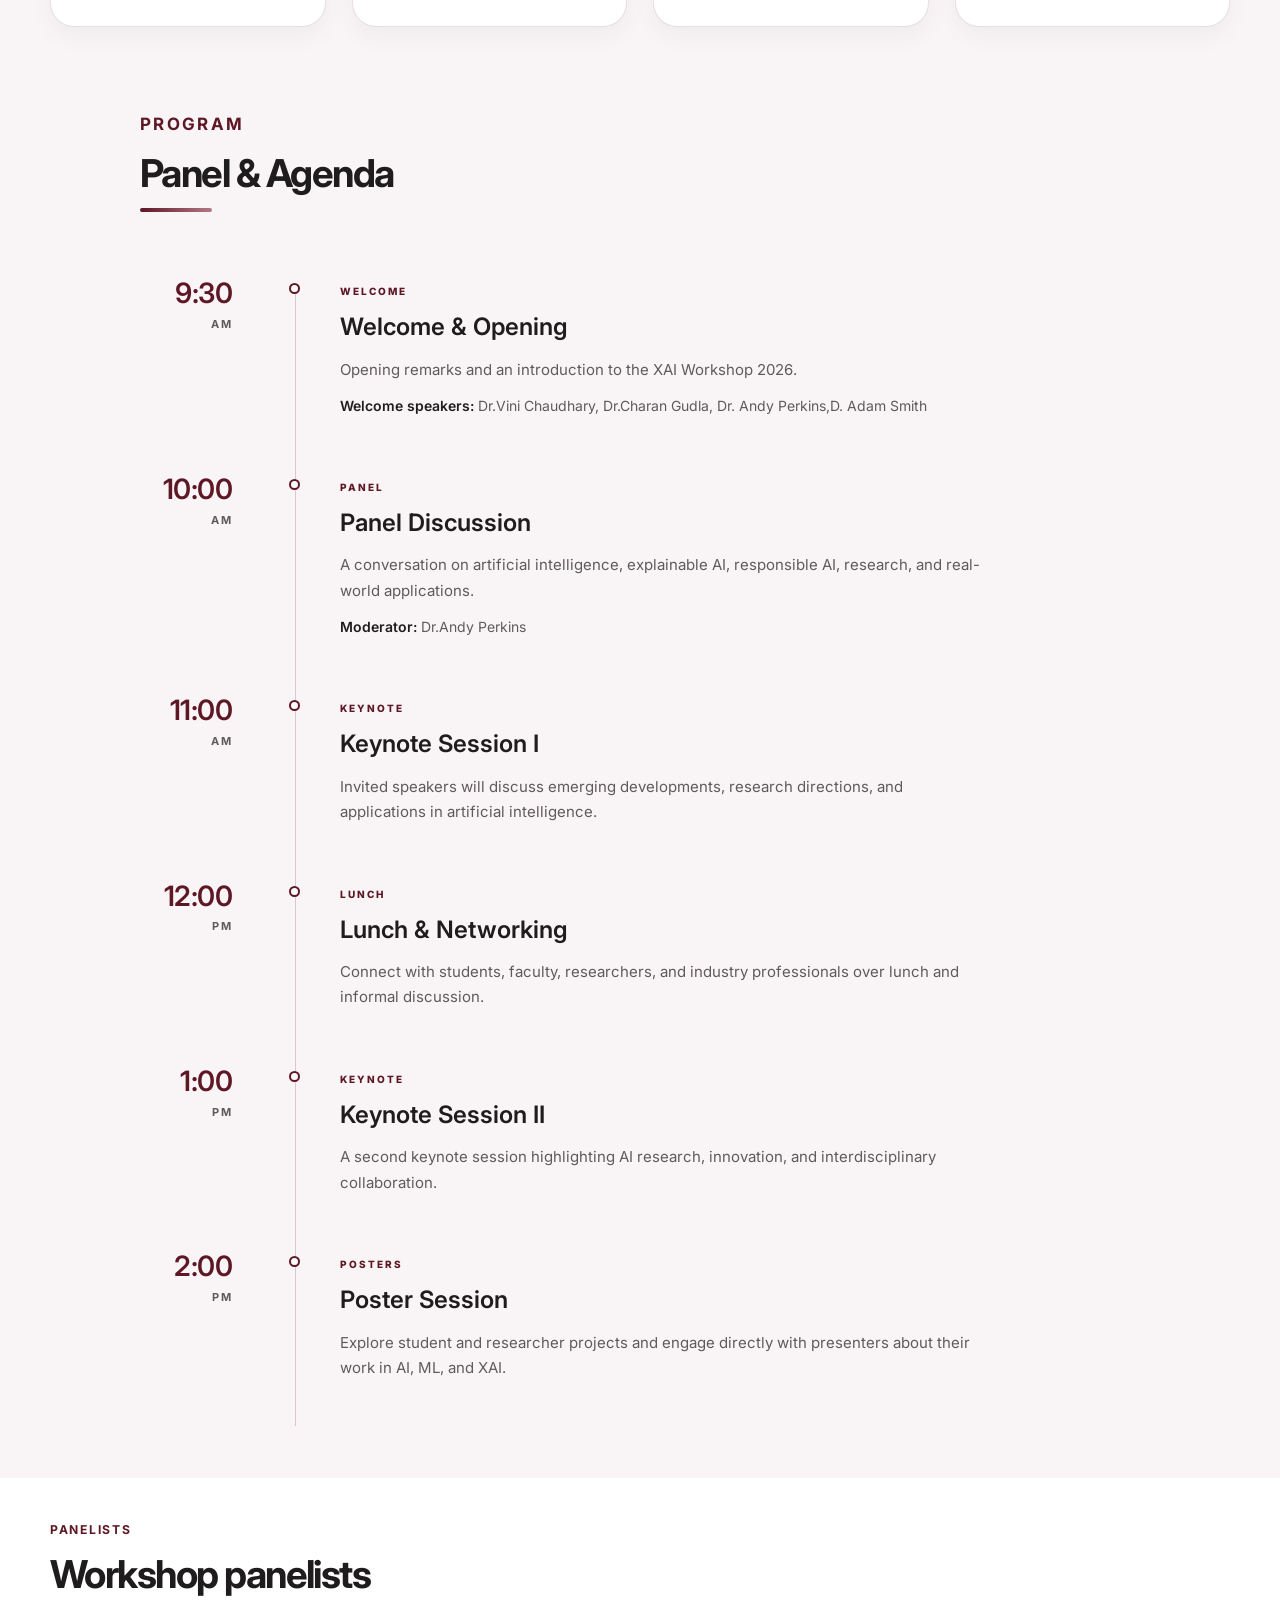
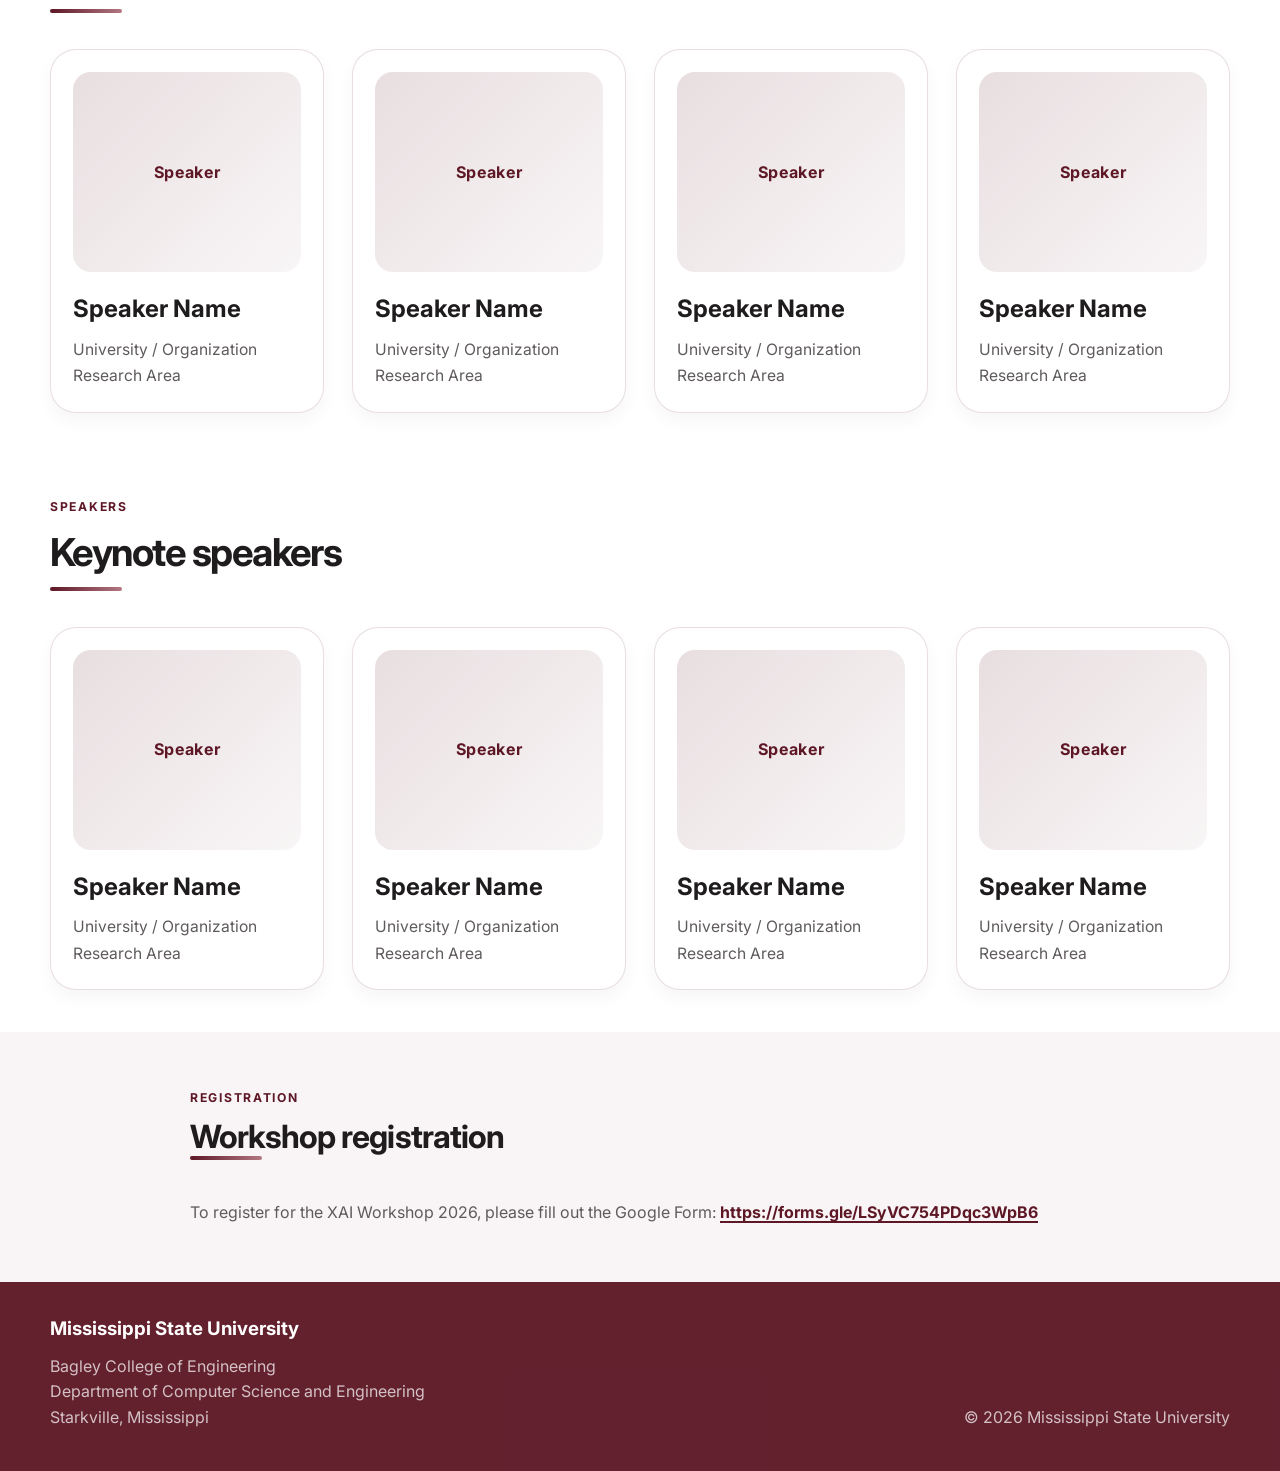
==== commit d82d3f45: "Update workshop overview bullet list" ====
--- a/frontend/index.html
+++ b/frontend/index.html
@@ -13,9 +13,7 @@
     <link rel="preconnect" href="https://fonts.googleapis.com">
     <link rel="preconnect" href="https://fonts.gstatic.com" crossorigin>
 
-    <link
-        href="https://fonts.googleapis.com/css2?family=Inter:wght@400;500;600;700;800&display=swap"
-        rel="stylesheet">
+    <link href="https://fonts.googleapis.com/css2?family=Inter:wght@400;500;600;700;800&display=swap" rel="stylesheet">
 
     <link rel="stylesheet" href="style.css">
 </head>
@@ -30,12 +28,18 @@
     <header class="topbar">
         <div class="topbar-inner container">
 
+
             <div class="brand-lockup">
-                <img
-                    src="./assets/msu-logo.jpg"
-                    alt="Mississippi State University logo"
-                    class="msu-logo">
+
+                <!-- NSF Logo -->
+                <img src="./assets/NSF3.jpg" alt="National Science Foundation logo" class="nsf-logo">
+
+                <!-- Mississippi State University Logo -->
+                <img src="./assets/msu-logo.jpg" alt="Mississippi State University logo" class="msu-logo">
+
             </div>
+            ```
+
 
             <nav class="main-nav" aria-label="Main navigation">
                 <a href="#overview">Overview</a>
@@ -62,45 +66,17 @@
                 <div class="xai-hero-copy">
 
                     <h1>
-                        Experiential Learning in AI/ML for Future Innovators
+                        XAI: EXperiential Learning in AI/ML for Future Innovators
                     </h1>
 
                     <p class="xai-hero-description">
-                        A one-day XAI workshop convening researchers and students around
-                        models we can actually interrogate, attribution,
-                        interpretability, and the trust that matters in deployed systems.
+                        NSF ExLENT-funded XAI Project Annual Workshop, 2026
                     </p>
 
-                    <div class="xai-hero-actions">
-
-                        <a
-                            href="#registration"
-                            class="button xai-register-button">
-                            Register 
-                        </a>
-
-                        <a
-                            href="#agenda"
-                            class="button xai-view-program-button">
-                            View the program
-                        </a>
-
-                    </div>
-
-
-                    <div class="hero-event-info">
-
-                        <span>12 Keynote &amp; Panels</span>
-
-                        <span>•</span>
-
-                        <span>Lunch catered</span>
-
-                        <span>•</span>
-
-                        <span>Free for MSU students</span>
-
-                    </div>
+
+                    <p class="xai-hero-description">
+                        October 27, 2026 In-person & Hybrid
+                    </p>
 
                 </div>
 
@@ -122,26 +98,41 @@
                 </p>
 
                 <h2>
-                    Advancing explainable AI in research and practice.
+                    Workshop Overview
                 </h2>
 
                 <div class="section-line"></div>
 
                 <p>
-                    Welcome to the XAI Workshop 2026 at Mississippi State University.
-                    This workshop brings together students, researchers, faculty,
-                    and industry professionals to explore Explainable Artificial
-                    Intelligence and Machine Learning applications across different fields.
+                    The workshop will feature a panel discussion on the growing importance of AI/ML and experiential
+                    learning, along with keynote presentations from experts applying AI/ML across diverse application
+                    domains. XAI participants will showcase their projects through poster presentations, creating
+                    opportunities to share their work, receive feedback, and connect with professionals in the field. A
+                    networking luncheon will provide additional opportunities for interaction among participants,
+                    speakers, MSU students, faculty, and industry representatives while encouraging conversations about
+                    higher education, research, internships, and career pathways.
                 </p>
 
                 <p>
-                    The workshop will highlight practical AI/ML use cases,
-                    emerging research directions, and applications of artificial
-                    intelligence in STEM.
-                </p>
-
+                    The workshop will include discussions and activities focused on the following:
+                </p>
+
+                <ul>
+                    <li>Emerging applications and future directions of AI/ML</li>
+                    <li>The role of experiential learning in AI/ML education and workforce preparation</li>
+                    <li>Academic and industry perspectives on essential AI/ML skills</li>
+                    <li>Responsible, ethical, secure, and trustworthy use of AI/ML</li>
+                    <li>Student research and experiential learning projects</li>
+                    <li>Higher-education, internship, research, and career pathways in AI/ML</li>
+                    <li>Networking and collaboration among students, educators, researchers, and industry professionals
+                    </li>
+                </ul>
+
+                <p>
+                    This workshop is organized as part of the XAI: Experiential Learning in AI/ML for Future Innovators
+                    project, supported by the U.S. National Science Foundation ExLENT award #252591.
+                </p>
             </div>
-
         </section>
 
 
@@ -308,7 +299,7 @@
                                 </strong>
 
                                 Dr.Vini Chaudhary, Dr.Charan Gudla,
-                               Dr. Andy Perkins,D. Adam Smith
+                                Dr. Andy Perkins,D. Adam Smith
 
                             </p>
 
@@ -325,7 +316,7 @@
 
                             <strong>
                                 10:00
-                        
+
                             </strong>
 
                             <span>
@@ -541,6 +532,113 @@
 
 
         <!-- =========================
+             PANELISTS
+        ========================== -->
+
+        <section class="section panelists" id="panelists">
+
+            <div class="container">
+
+                <p class="section-kicker">
+                    Panelists
+                </p>
+
+                <h2>
+                    Workshop panelists
+                </h2>
+
+                <div class="section-line"></div>
+
+                <div class="speaker-grid">
+
+                    <article class="speaker-card">
+
+                        <div class="speaker-image">
+                            Speaker
+                        </div>
+
+                        <h3>
+                            Speaker Name
+                        </h3>
+
+                        <p>
+                            University / Organization
+                        </p>
+
+                        <p>
+                            Research Area
+                        </p>
+
+                    </article>
+
+                    <article class="speaker-card">
+
+                        <div class="speaker-image">
+                            Speaker
+                        </div>
+
+                        <h3>
+                            Speaker Name
+                        </h3>
+
+                        <p>
+                            University / Organization
+                        </p>
+
+                        <p>
+                            Research Area
+                        </p>
+
+                    </article>
+
+                    <article class="speaker-card">
+
+                        <div class="speaker-image">
+                            Speaker
+                        </div>
+
+                        <h3>
+                            Speaker Name
+                        </h3>
+
+                        <p>
+                            University / Organization
+                        </p>
+
+                        <p>
+                            Research Area
+                        </p>
+
+                    </article>
+
+                    <article class="speaker-card">
+
+                        <div class="speaker-image">
+                            Speaker
+                        </div>
+
+                        <h3>
+                            Speaker Name
+                        </h3>
+
+                        <p>
+                            University / Organization
+                        </p>
+
+                        <p>
+                            Research Area
+                        </p>
+
+                    </article>
+
+                </div>
+
+            </div>
+
+        </section>
+
+
+        <!-- =========================
              SPEAKERS
         ========================== -->
 
@@ -623,7 +721,25 @@
                         </p>
 
                     </article>
-
+                    <article class="speaker-card">
+
+                        <div class="speaker-image">
+                            Speaker
+                        </div>
+
+                        <h3>
+                            Speaker Name
+                        </h3>
+
+                        <p>
+                            University / Organization
+                        </p>
+
+                        <p>
+                            Research Area
+                        </p>
+
+                    </article>
 
                 </div>
 
@@ -657,168 +773,18 @@
                         <div class="section-line"></div>
 
 
-                        <form
-                            class="reg-form"
-                            id="registration-form"
-                            action="/submit_registration"
-                            method="post"
-                            enctype="multipart/form-data">
-
-
-                            <!-- Name + Email -->
-
-                            <div class="form-row">
-
-                                <div class="field-block">
-
-                                    <label for="full-name">
-                                        Full name
-                                    </label>
-
-                                    <input
-                                        type="text"
-                                        id="full-name"
-                                        name="full_name"
-                                        placeholder="Type your name here">
-
-                                </div>
-
-
-                                <div class="field-block">
-
-                                    <label for="email">
-                                        Email
-                                    </label>
-
-                                    <input
-                                        type="email"
-                                        id="email"
-                                        name="email"
-                                        placeholder="Type your email here"
-                                        required>
-
-                                </div>
-
-                            </div>
-
-
-                            <!-- Student Status -->
-
-                            <div class="field-block student-status">
-
-                                <label>
-                                    Student status
-                                </label>
-
-                                <div class="status-grid">
-
-                                    <label class="status-button">
-
-                                        <input
-                                            type="radio"
-                                            name="student_status"
-                                            value="Undergraduate"
-                                            checked>
-
-                                        <span>
-                                            Undergraduate
-                                        </span>
-
-                                    </label>
-
-
-                                    <label class="status-button">
-
-                                        <input
-                                            type="radio"
-                                            name="student_status"
-                                            value="Graduate">
-
-                                        <span>
-                                            Graduate
-                                        </span>
-
-                                    </label>
-
-                                </div>
-
-                            </div>
-
-
-                            <!-- University Affiliation -->
-
-                            <div class="field-block affiliation-block">
-
-                                <label for="affiliation">
-                                    University affiliation
-                                </label>
-
-                                <input
-                                    type="text"
-                                    id="affiliation"
-                                    name="university_affiliation"
-                                    placeholder="Type your university name here">
-
-                            </div>
-
-
-                            <!-- Abstract Upload -->
-
-                            <div class="field-block">
-
-                                <label for="abstract-file">
-                                    Abstract upload (PDF or .txt)
-                                </label>
-
-                                <div class="upload-box">
-
-                                    <input
-                                        type="file"
-                                        id="abstract-file"
-                                        name="file"
-                                        accept=".pdf,.txt,text/plain,application/pdf">
-
-                                    <span class="upload-text">
-                                        Drop a file here, or browse
-                                    </span>
-
-                                    <span class="upload-hint">
-                                        Accepted: PDF, TXT • up to 10 MB
-                                    </span>
-
-                                </div>
-
-                            </div>
-
-
-                            <!-- Submit -->
-
-                            <button
-                                class="submit-button"
-                                type="submit">
-
-                                Submit registration
-
-                            </button>
-
-
-                            <p
-                                id="registration-success"
-                                class="registration-success"
-                                role="status"
-                                hidden>
-
-                                Registration done!
-
+                        <div class="registration-container">
+
+
+
+                            <p>
+                                To register for the XAI Workshop 2026, please fill out the Google Form:
+                                <a href="https://forms.gle/LSyVC754PDqc3WpB6" target="_blank" rel="noopener noreferrer">
+                                    https://forms.gle/LSyVC754PDqc3WpB6
+                                </a>
                             </p>
 
-
-                            <p class="notice">
-                                Your details and file are saved to the workshop repository.
-                            </p>
-
-
-                        </form>
+                        </div>
 
                     </section>
 
--- a/frontend/style.css
+++ b/frontend/style.css
@@ -30,8 +30,8 @@
 .xai-hero {
     background: #eef0f2;
     color: var(--text);
-    min-height: 560px;
-    padding: 40px 0 80px;
+    min-height: 340px;
+    padding: 16px 0 24px;
 }
 
 .xai-hero-grid {
@@ -40,29 +40,34 @@
     display: grid;
     grid-template-columns: minmax(620px, 1.08fr) minmax(420px, 0.92fr);
     align-items: center;
-    gap: 34px;
+    gap: 18px;
 }
 
 .xai-hero-copy {
-    padding: 10px 0;
+    padding: 0;
 }
 
 .xai-hero-copy h1 {
-    font-size: clamp(4rem, 6vw, 6rem);
-    line-height: 0.95;
+    font-size: clamp(2.5rem, 4vw, 4rem);
+    line-height: 1.02;
     font-weight: 500;
     color: var(--text);
-    letter-spacing: -0.055em;
-    margin: 0 0 26px;
+    letter-spacing: -0.045em;
+    margin: 0 0 12px;
     text-align: center;
-    font-style: italic;
+    font-style: normal;
 }
 
 .xai-hero-description {
     color: var(--muted);
-    font-size: clamp(1.2rem, 1.9vw, 1.7rem);
-    line-height: 1.55;
+    font-size: clamp(1rem, 1.5vw, 1.3rem);
+    line-height: 1.45;
     max-width: 760px;
+    margin: 0 0 8px;
+}
+
+.xai-hero-description:last-of-type {
+    margin-bottom: 0;
 }
 
 .xai-hero-actions {
@@ -517,11 +522,12 @@
 }
 
 .section {
-    padding: 92px 0;
+    padding: 42px 0;
 }
 
 .intro,
 .stem-section,
+.panelists,
 .speakers,
 .affiliation {
     background: var(--white);
@@ -551,7 +557,7 @@
     height: 4px;
     background: linear-gradient(90deg, var(--msu-maroon), #b37882);
     border-radius: 999px;
-    margin-bottom: 28px;
+    margin-bottom: 20px;
 }
 
 .intro p,
@@ -560,6 +566,17 @@
 .lunch-section p,
 .panel-section p {
     font-size: 1.06rem;
+}
+
+.intro ul {
+    margin: 18px 0 18px 28px;
+    padding-left: 18px;
+}
+
+.intro li {
+    margin-bottom: 8px;
+    line-height: 1.7;
+    color: var(--text);
 }
 
 .cards-grid {
@@ -660,7 +677,7 @@
 
 .speaker-grid {
     display: grid;
-    grid-template-columns: repeat(3, minmax(0, 1fr));
+    grid-template-columns: repeat(4, minmax(0, 1fr));
     gap: 28px;
     margin-top: 36px;
 }
@@ -927,6 +944,7 @@
     border-color: var(--msu-maroon);
     color: var(--white);
 }
+
 /* 
 .status-button:hover,
 .status-button:focus,
@@ -943,6 +961,7 @@
     border-color: var(--msu-maroon);
     color: var(--white);
 }
+
 .affiliation-block input {
     min-width: 100%;
 }
@@ -982,6 +1001,11 @@
     border: none;
     cursor: pointer;
     transition: transform 0.2s ease, box-shadow 0.2s ease;
+    margin-top: 10px;
+    display: inline-flex;
+    align-items: center;
+    justify-content: center;
+    text-align: center;
 }
 
 .submit-button:hover,
@@ -995,6 +1019,19 @@
     font-size: 0.98rem;
     text-align: center;
     margin-top: 8px;
+}
+
+.registration-container a {
+    color: var(--msu-maroon);
+    font-weight: 700;
+    text-decoration: underline;
+    text-underline-offset: 3px;
+    text-decoration-thickness: 2px;
+}
+
+.registration-container a:hover,
+.registration-container a:focus-visible {
+    color: var(--msu-deep);
 }
 
 .registration-success {
@@ -1017,7 +1054,7 @@
 }
 
 .site-footer {
-    background:rgba(93, 23, 37, 0.96);
+    background: rgba(93, 23, 37, 0.96);
     color: rgba(255, 255, 255, 0.8);
     padding: 32px 0 40px;
 }
@@ -1043,9 +1080,12 @@
 @media (max-width: 980px) {
 
     .hero-grid,
-    .cards-grid,
+    .cards-grid {
+        grid-template-columns: 1fr 1fr;
+    }
+
     .speaker-grid {
-        grid-template-columns: 1fr 1fr;
+        grid-template-columns: repeat(2, minmax(0, 1fr));
     }
 
     .hero-grid {
@@ -1096,7 +1136,7 @@
     }
 
     .section {
-        padding: 72px 0;
+        padding: 38px 0;
     }
 
     .hero {
@@ -1136,6 +1176,7 @@
         scroll-behavior: auto !important;
     }
 }
+
 /* =========================================================
    RESPONSIVE DESIGN FOR XAI WORKSHOP
    ========================================================= */
@@ -1275,7 +1316,7 @@
     }
 
     .section {
-        padding: 60px 0;
+        padding: 36px 0;
     }
 
 
@@ -1675,6 +1716,7 @@
         font-size: 1.55rem;
     }
 }
+
 /* Center the hero content */
 .xai-hero {
     display: flex;
@@ -1696,7 +1738,7 @@
 
 .xai-hero-copy h1 {
     text-align: center;
-    font-style: italic;
+    font-style: normal;
     font-weight: 500;
     margin-left: auto;
     margin-right: auto;
@@ -1717,6 +1759,7 @@
     display: flex;
     justify-content: center;
 }
+
 .hero-event-info {
     margin-top: 32px;
     display: flex;
@@ -1920,6 +1963,7 @@
         font-size: 14px;
     }
 }
+
 .registration-panel .section-kicker {
     margin-bottom: 10px;
 }
@@ -1931,15 +1975,16 @@
 .registration-panel .section-line {
     margin-bottom: 40px;
 }
+
 /* Center registration heading */
 
-.registration-section > .container > .section-kicker,
-.registration-section > .container > h2,
-.registration-section > .container > .section-line {
+.registration-section>.container>.section-kicker,
+.registration-section>.container>h2,
+.registration-section>.container>.section-line {
     text-align: center;
 }
 
-.registration-section > .container > .section-line {
+.registration-section>.container>.section-line {
     margin-left: auto;
     margin-right: auto;
 }
@@ -1950,7 +1995,7 @@
    CENTER REGISTRATION FORM
 ========================================= */
 
-.registration-section > .container {
+.registration-section>.container {
     text-align: center;
 }
 
